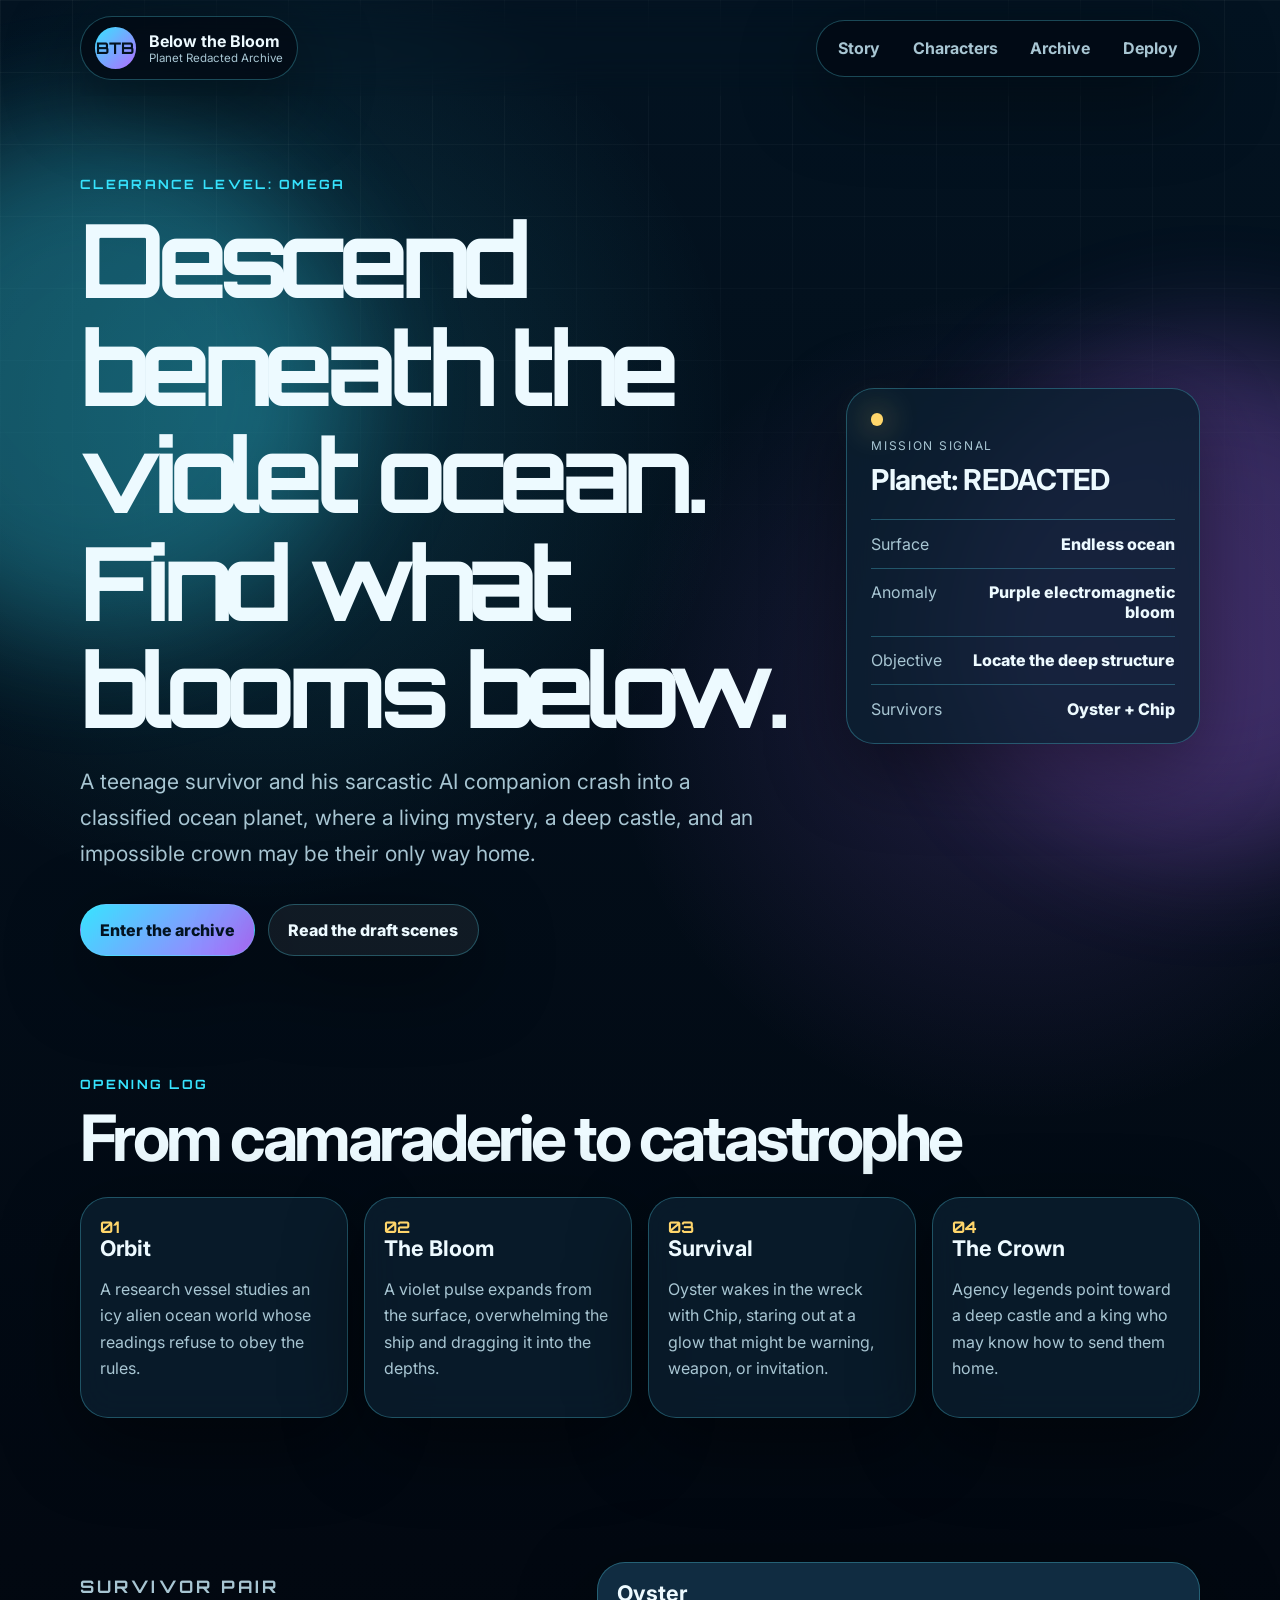
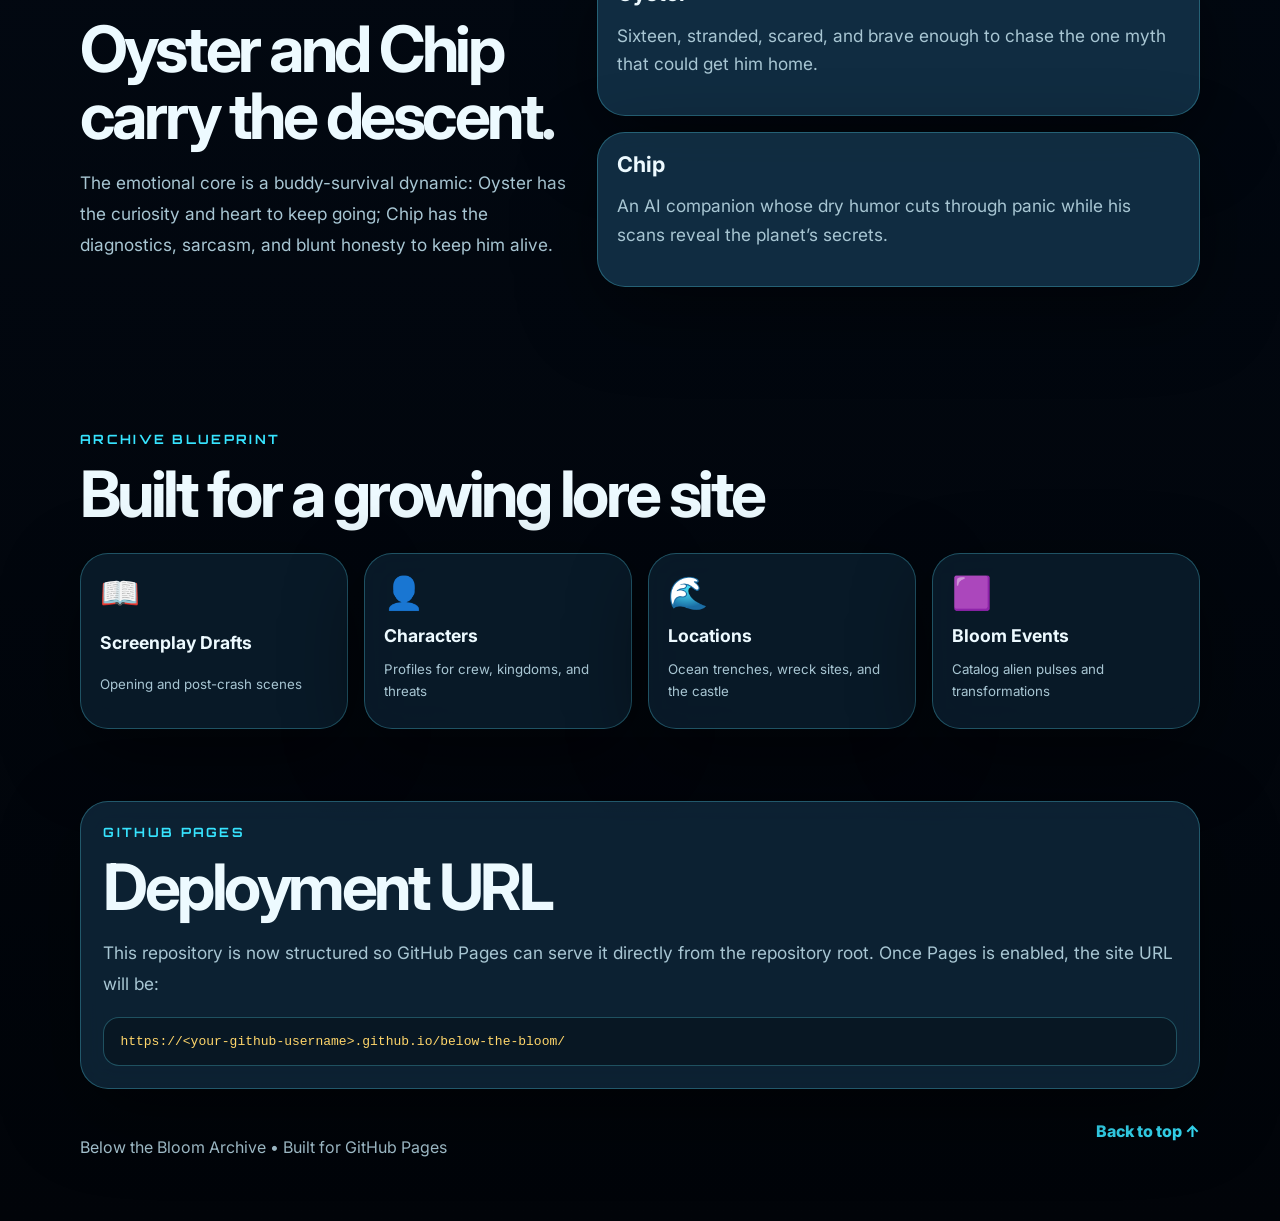
==== index.html @ 6ec33639 "Organize project for GitHub Pages" ====
<!DOCTYPE html>
<html lang="en">
<head>
  <meta charset="utf-8">
  <meta name="viewport" content="width=device-width, initial-scale=1">
  <title>Below the Bloom | Planet Redacted Archive</title>
  <meta name="description" content="Below the Bloom is a cinematic sci-fi archive about Oyster, Chip, and the mysteries beneath a violet alien ocean.">
  <link rel="preconnect" href="https://fonts.googleapis.com">
  <link rel="preconnect" href="https://fonts.gstatic.com" crossorigin>
  <link href="https://fonts.googleapis.com/css2?family=Orbitron:wght@500;700&family=Inter:wght@400;500;700;800&display=swap" rel="stylesheet">
  <link rel="stylesheet" href="assets/css/styles.css">
</head>
<body>
  <div class="ambient ambient-one"></div>
  <div class="ambient ambient-two"></div>

  <header class="site-header" id="top">
    <a class="brand" href="#top" aria-label="Below the Bloom home">
      <span class="brand-mark">BTB</span>
      <span>
        <strong>Below the Bloom</strong>
        <small>Planet Redacted Archive</small>
      </span>
    </a>
    <nav class="site-nav" aria-label="Primary navigation">
      <a href="#story">Story</a>
      <a href="#characters">Characters</a>
      <a href="#archive">Archive</a>
      <a href="#deployment">Deploy</a>
    </nav>
  </header>

  <main>
    <section class="hero">
      <div class="hero-copy">
        <p class="eyebrow">Clearance Level: Omega</p>
        <h1>Descend beneath the violet ocean. Find what blooms below.</h1>
        <p class="lede">A teenage survivor and his sarcastic AI companion crash into a classified ocean planet, where a living mystery, a deep castle, and an impossible crown may be their only way home.</p>
        <div class="hero-actions">
          <a class="button primary" href="#story">Enter the archive</a>
          <a class="button secondary" href="content/opening-scenes.md">Read the draft scenes</a>
        </div>
      </div>
      <aside class="mission-card" aria-label="Mission overview">
        <div class="status-light"></div>
        <p class="card-label">Mission Signal</p>
        <h2>Planet: REDACTED</h2>
        <dl>
          <div><dt>Surface</dt><dd>Endless ocean</dd></div>
          <div><dt>Anomaly</dt><dd>Purple electromagnetic bloom</dd></div>
          <div><dt>Objective</dt><dd>Locate the deep structure</dd></div>
          <div><dt>Survivors</dt><dd>Oyster + Chip</dd></div>
        </dl>
      </aside>
    </section>

    <section class="section" id="story">
      <p class="eyebrow">Opening Log</p>
      <h2>From camaraderie to catastrophe</h2>
      <div class="story-grid">
        <article class="panel">
          <span class="number">01</span>
          <h3>Orbit</h3>
          <p>A research vessel studies an icy alien ocean world whose readings refuse to obey the rules.</p>
        </article>
        <article class="panel">
          <span class="number">02</span>
          <h3>The Bloom</h3>
          <p>A violet pulse expands from the surface, overwhelming the ship and dragging it into the depths.</p>
        </article>
        <article class="panel">
          <span class="number">03</span>
          <h3>Survival</h3>
          <p>Oyster wakes in the wreck with Chip, staring out at a glow that might be warning, weapon, or invitation.</p>
        </article>
        <article class="panel">
          <span class="number">04</span>
          <h3>The Crown</h3>
          <p>Agency legends point toward a deep castle and a king who may know how to send them home.</p>
        </article>
      </div>
    </section>

    <section class="section split" id="characters">
      <div>
        <p class="eyebrow">Survivor Pair</p>
        <h2>Oyster and Chip carry the descent.</h2>
        <p>The emotional core is a buddy-survival dynamic: Oyster has the curiosity and heart to keep going; Chip has the diagnostics, sarcasm, and blunt honesty to keep him alive.</p>
      </div>
      <div class="character-list">
        <article class="character-card">
          <h3>Oyster</h3>
          <p>Sixteen, stranded, scared, and brave enough to chase the one myth that could get him home.</p>
        </article>
        <article class="character-card">
          <h3>Chip</h3>
          <p>An AI companion whose dry humor cuts through panic while his scans reveal the planet’s secrets.</p>
        </article>
      </div>
    </section>

    <section class="section" id="archive">
      <p class="eyebrow">Archive Blueprint</p>
      <h2>Built for a growing lore site</h2>
      <div class="archive-grid">
        <a class="archive-tile" href="content/opening-scenes.md"><span>📖</span><strong>Screenplay Drafts</strong><small>Opening and post-crash scenes</small></a>
        <div class="archive-tile"><span>👤</span><strong>Characters</strong><small>Profiles for crew, kingdoms, and threats</small></div>
        <div class="archive-tile"><span>🌊</span><strong>Locations</strong><small>Ocean trenches, wreck sites, and the castle</small></div>
        <div class="archive-tile"><span>🟪</span><strong>Bloom Events</strong><small>Catalog alien pulses and transformations</small></div>
      </div>
    </section>

    <section class="section deploy" id="deployment">
      <p class="eyebrow">GitHub Pages</p>
      <h2>Deployment URL</h2>
      <p>This repository is now structured so GitHub Pages can serve it directly from the repository root. Once Pages is enabled, the site URL will be:</p>
      <code>https://&lt;your-github-username&gt;.github.io/below-the-bloom/</code>
    </section>
  </main>

  <footer class="site-footer">
    <p>Below the Bloom Archive • Built for GitHub Pages</p>
    <a href="#top">Back to top ↑</a>
  </footer>
</body>
</html>
---- assets/css/styles.css ----
:root {
  color-scheme: dark;
  --bg: #020811;
  --bg-soft: #071827;
  --panel: rgba(11, 31, 48, 0.78);
  --panel-strong: rgba(18, 48, 70, 0.92);
  --text: #edfaff;
  --muted: #a8c6d3;
  --cyan: #37e4ff;
  --violet: #b26cff;
  --gold: #ffd66b;
  --border: rgba(91, 232, 255, 0.28);
  --shadow: 0 24px 80px rgba(0, 0, 0, 0.45);
}

* { box-sizing: border-box; }

html { scroll-behavior: smooth; }

body {
  min-height: 100vh;
  margin: 0;
  overflow-x: hidden;
  background:
    radial-gradient(circle at 20% 15%, rgba(55, 228, 255, 0.16), transparent 30rem),
    radial-gradient(circle at 80% 25%, rgba(178, 108, 255, 0.18), transparent 26rem),
    linear-gradient(180deg, #031321 0%, var(--bg) 55%, #010409 100%);
  color: var(--text);
  font-family: Inter, system-ui, -apple-system, BlinkMacSystemFont, "Segoe UI", sans-serif;
}

body::before {
  position: fixed;
  inset: 0;
  z-index: -3;
  pointer-events: none;
  content: "";
  background-image:
    linear-gradient(rgba(255, 255, 255, 0.04) 1px, transparent 1px),
    linear-gradient(90deg, rgba(255, 255, 255, 0.04) 1px, transparent 1px);
  background-size: 72px 72px;
  mask-image: linear-gradient(to bottom, black, transparent 75%);
}

.ambient {
  position: fixed;
  z-index: -2;
  width: 32rem;
  height: 32rem;
  border-radius: 999px;
  filter: blur(60px);
  opacity: 0.28;
  animation: float 14s ease-in-out infinite alternate;
}

.ambient-one { top: 8rem; left: -10rem; background: var(--cyan); }
.ambient-two { right: -12rem; bottom: 3rem; background: var(--violet); animation-delay: -4s; }

@keyframes float {
  from { transform: translate3d(0, 0, 0) scale(1); }
  to { transform: translate3d(2rem, -3rem, 0) scale(1.12); }
}

a { color: inherit; }

.site-header,
.site-footer,
main {
  width: min(1120px, calc(100% - 32px));
  margin-inline: auto;
}

.site-header {
  position: sticky;
  top: 0;
  z-index: 10;
  display: flex;
  align-items: center;
  justify-content: space-between;
  gap: 1rem;
  padding: 1rem 0;
  backdrop-filter: blur(20px);
}

.brand,
.site-nav,
.button,
.mission-card,
.panel,
.character-card,
.archive-tile,
.deploy {
  border: 1px solid var(--border);
  box-shadow: var(--shadow);
}

.brand {
  display: inline-flex;
  align-items: center;
  gap: 0.8rem;
  padding: 0.65rem 0.85rem;
  border-radius: 999px;
  background: rgba(2, 8, 17, 0.72);
  text-decoration: none;
}

.brand-mark {
  display: grid;
  width: 2.6rem;
  height: 2.6rem;
  place-items: center;
  border-radius: 50%;
  background: linear-gradient(135deg, var(--cyan), var(--violet));
  color: #031321;
  font-family: Orbitron, sans-serif;
  font-weight: 700;
}

.brand strong,
.brand small { display: block; }
.brand small { color: var(--muted); font-size: 0.72rem; }

.site-nav {
  display: flex;
  gap: 0.35rem;
  padding: 0.45rem;
  border-radius: 999px;
  background: rgba(2, 8, 17, 0.72);
}

.site-nav a {
  padding: 0.65rem 0.85rem;
  border-radius: 999px;
  color: var(--muted);
  font-weight: 700;
  text-decoration: none;
}

.site-nav a:hover { background: rgba(55, 228, 255, 0.12); color: var(--text); }

.hero {
  display: grid;
  grid-template-columns: minmax(0, 1.35fr) minmax(280px, 0.65fr);
  gap: 2rem;
  align-items: center;
  min-height: 76vh;
  padding: 5rem 0 3rem;
}

.eyebrow {
  margin: 0 0 0.8rem;
  color: var(--cyan);
  font-family: Orbitron, sans-serif;
  font-size: 0.8rem;
  font-weight: 700;
  letter-spacing: 0.18em;
  text-transform: uppercase;
}

h1,
h2,
h3 { margin: 0; line-height: 1.05; }

h1 {
  max-width: 820px;
  font-family: Orbitron, sans-serif;
  font-size: clamp(3rem, 8vw, 6.8rem);
  letter-spacing: -0.08em;
}

h2 { font-size: clamp(2rem, 5vw, 4rem); letter-spacing: -0.055em; }
h3 { font-size: 1.35rem; }

.lede {
  max-width: 680px;
  color: var(--muted);
  font-size: clamp(1.08rem, 2vw, 1.32rem);
  line-height: 1.7;
}

.hero-actions { display: flex; flex-wrap: wrap; gap: 0.8rem; margin-top: 2rem; }

.button {
  display: inline-flex;
  align-items: center;
  justify-content: center;
  min-height: 3.25rem;
  padding: 0 1.2rem;
  border-radius: 999px;
  font-weight: 800;
  text-decoration: none;
}

.button.primary { background: linear-gradient(135deg, var(--cyan), var(--violet)); color: #031321; }
.button.secondary { background: rgba(255, 255, 255, 0.06); color: var(--text); }

.mission-card,
.panel,
.character-card,
.archive-tile,
.deploy {
  border-radius: 28px;
  background: var(--panel);
  backdrop-filter: blur(18px);
}

.mission-card { position: relative; padding: 1.5rem; }
.status-light {
  width: 0.8rem;
  height: 0.8rem;
  border-radius: 50%;
  background: var(--gold);
  box-shadow: 0 0 32px var(--gold);
}
.card-label { color: var(--muted); text-transform: uppercase; letter-spacing: 0.14em; font-size: 0.75rem; }
.mission-card h2 { font-size: 1.8rem; letter-spacing: -0.03em; }
dl { display: grid; gap: 0.85rem; margin: 1.5rem 0 0; }
dl div { display: flex; justify-content: space-between; gap: 1rem; padding-top: 0.85rem; border-top: 1px solid var(--border); }
dt { color: var(--muted); }
dd { margin: 0; font-weight: 800; text-align: right; }

.section { padding: 4.5rem 0; }
.section > p:not(.eyebrow), .split p { color: var(--muted); font-size: 1.08rem; line-height: 1.8; }

.story-grid,
.archive-grid {
  display: grid;
  grid-template-columns: repeat(4, minmax(0, 1fr));
  gap: 1rem;
  margin-top: 1.6rem;
}

.panel,
.character-card,
.archive-tile { padding: 1.2rem; }
.number { color: var(--gold); font-family: Orbitron, sans-serif; font-weight: 700; }
.panel p,
.character-card p,
.archive-tile small { color: var(--muted); line-height: 1.65; }

.split {
  display: grid;
  grid-template-columns: minmax(0, 0.9fr) minmax(0, 1.1fr);
  gap: 1.5rem;
  align-items: center;
}

.character-list { display: grid; gap: 1rem; }
.character-card { background: var(--panel-strong); }

.archive-tile {
  display: grid;
  gap: 0.5rem;
  min-height: 11rem;
  text-decoration: none;
}
.archive-tile span { font-size: 2rem; }
.archive-tile strong { font-size: 1.1rem; }

.deploy { padding: 1.4rem; background: rgba(18, 48, 70, 0.68); }
code {
  display: block;
  overflow-x: auto;
  padding: 1rem;
  border: 1px solid var(--border);
  border-radius: 16px;
  background: rgba(0, 0, 0, 0.28);
  color: var(--gold);
}

.site-footer {
  display: flex;
  justify-content: space-between;
  gap: 1rem;
  padding: 2rem 0 3rem;
  color: var(--muted);
}
.site-footer a { color: var(--cyan); font-weight: 800; text-decoration: none; }

@media (max-width: 860px) {
  .site-header { position: static; align-items: flex-start; flex-direction: column; }
  .site-nav { width: 100%; overflow-x: auto; border-radius: 22px; }
  .hero, .split { grid-template-columns: 1fr; min-height: auto; padding-top: 3rem; }
  .story-grid, .archive-grid { grid-template-columns: repeat(2, minmax(0, 1fr)); }
}

@media (max-width: 560px) {
  .story-grid, .archive-grid { grid-template-columns: 1fr; }
  .site-footer { flex-direction: column; }
}
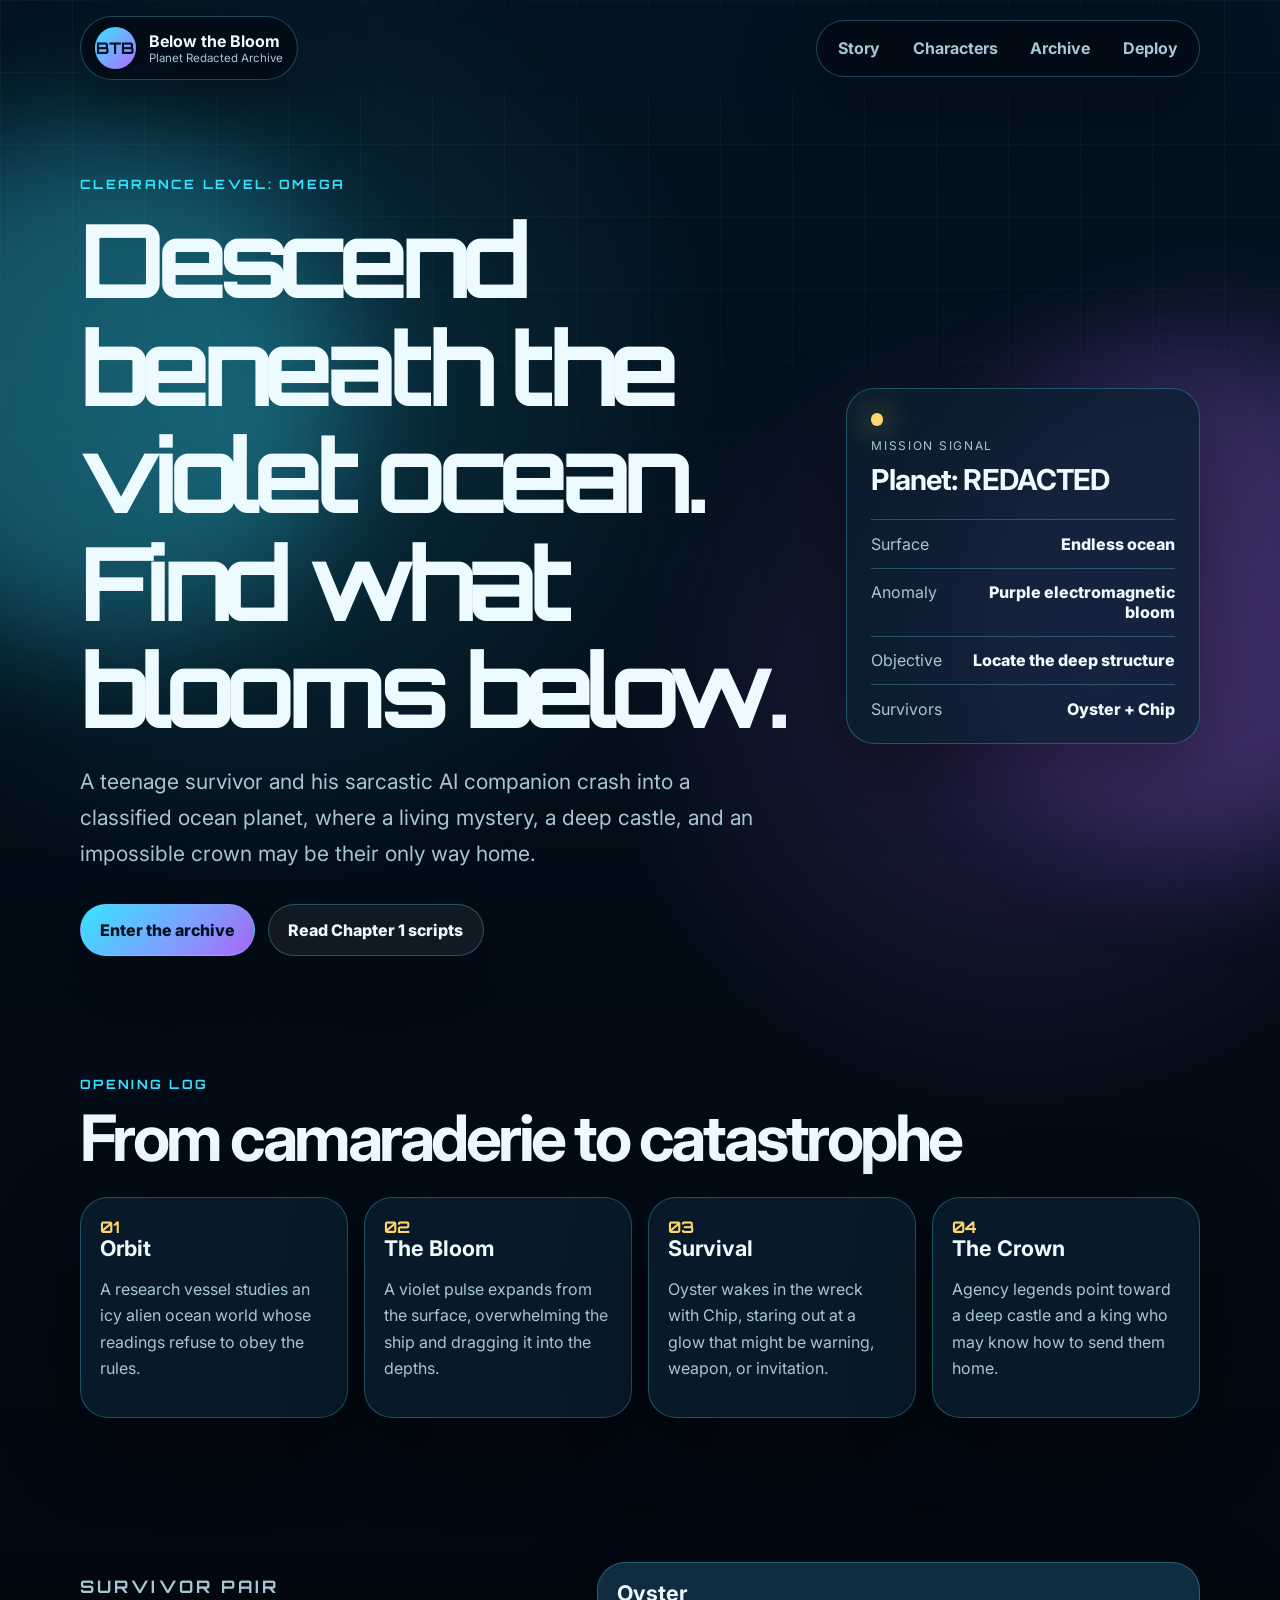
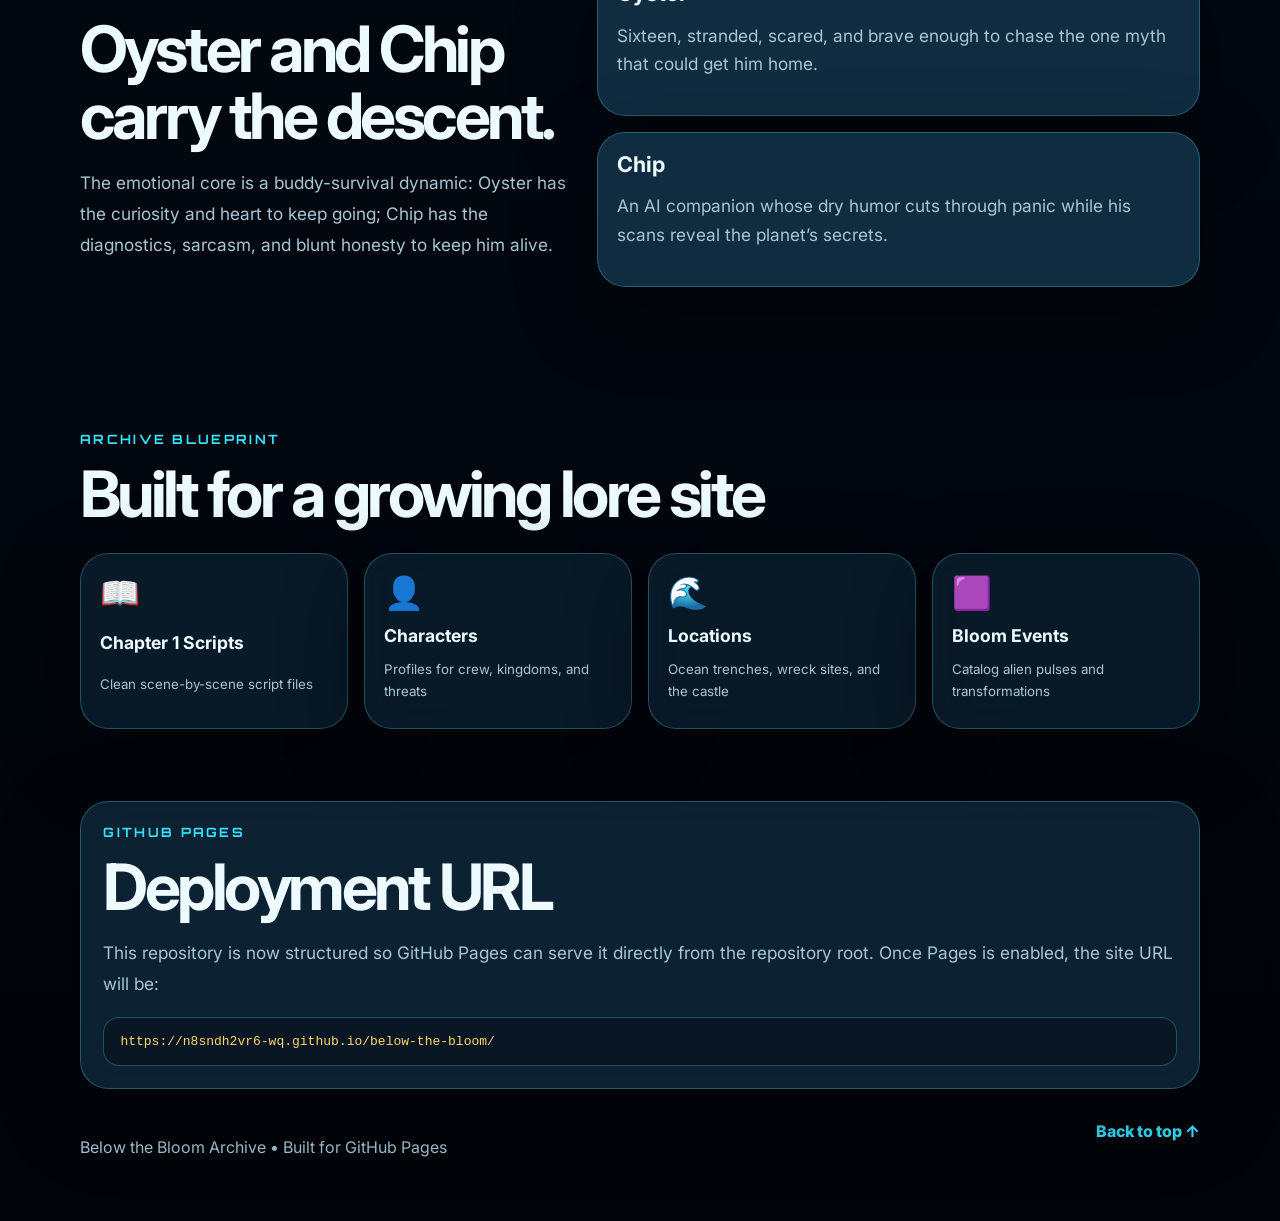
==== commit bb5ac955: "Split chapter one into scene scripts" ====
--- a/index.html
+++ b/index.html
@@ -38,7 +38,7 @@
         <p class="lede">A teenage survivor and his sarcastic AI companion crash into a classified ocean planet, where a living mystery, a deep castle, and an impossible crown may be their only way home.</p>
         <div class="hero-actions">
           <a class="button primary" href="#story">Enter the archive</a>
-          <a class="button secondary" href="content/opening-scenes.md">Read the draft scenes</a>
+          <a class="button secondary" href="scripts/chapter-1/README.md">Read Chapter 1 scripts</a>
         </div>
       </div>
       <aside class="mission-card" aria-label="Mission overview">
@@ -103,7 +103,7 @@
       <p class="eyebrow">Archive Blueprint</p>
       <h2>Built for a growing lore site</h2>
       <div class="archive-grid">
-        <a class="archive-tile" href="content/opening-scenes.md"><span>📖</span><strong>Screenplay Drafts</strong><small>Opening and post-crash scenes</small></a>
+        <a class="archive-tile" href="scripts/chapter-1/README.md"><span>📖</span><strong>Chapter 1 Scripts</strong><small>Clean scene-by-scene script files</small></a>
         <div class="archive-tile"><span>👤</span><strong>Characters</strong><small>Profiles for crew, kingdoms, and threats</small></div>
         <div class="archive-tile"><span>🌊</span><strong>Locations</strong><small>Ocean trenches, wreck sites, and the castle</small></div>
         <div class="archive-tile"><span>🟪</span><strong>Bloom Events</strong><small>Catalog alien pulses and transformations</small></div>
@@ -114,7 +114,7 @@
       <p class="eyebrow">GitHub Pages</p>
       <h2>Deployment URL</h2>
       <p>This repository is now structured so GitHub Pages can serve it directly from the repository root. Once Pages is enabled, the site URL will be:</p>
-      <code>https://&lt;your-github-username&gt;.github.io/below-the-bloom/</code>
+      <code>https://n8sndh2vr6-wq.github.io/below-the-bloom/</code>
     </section>
   </main>
 
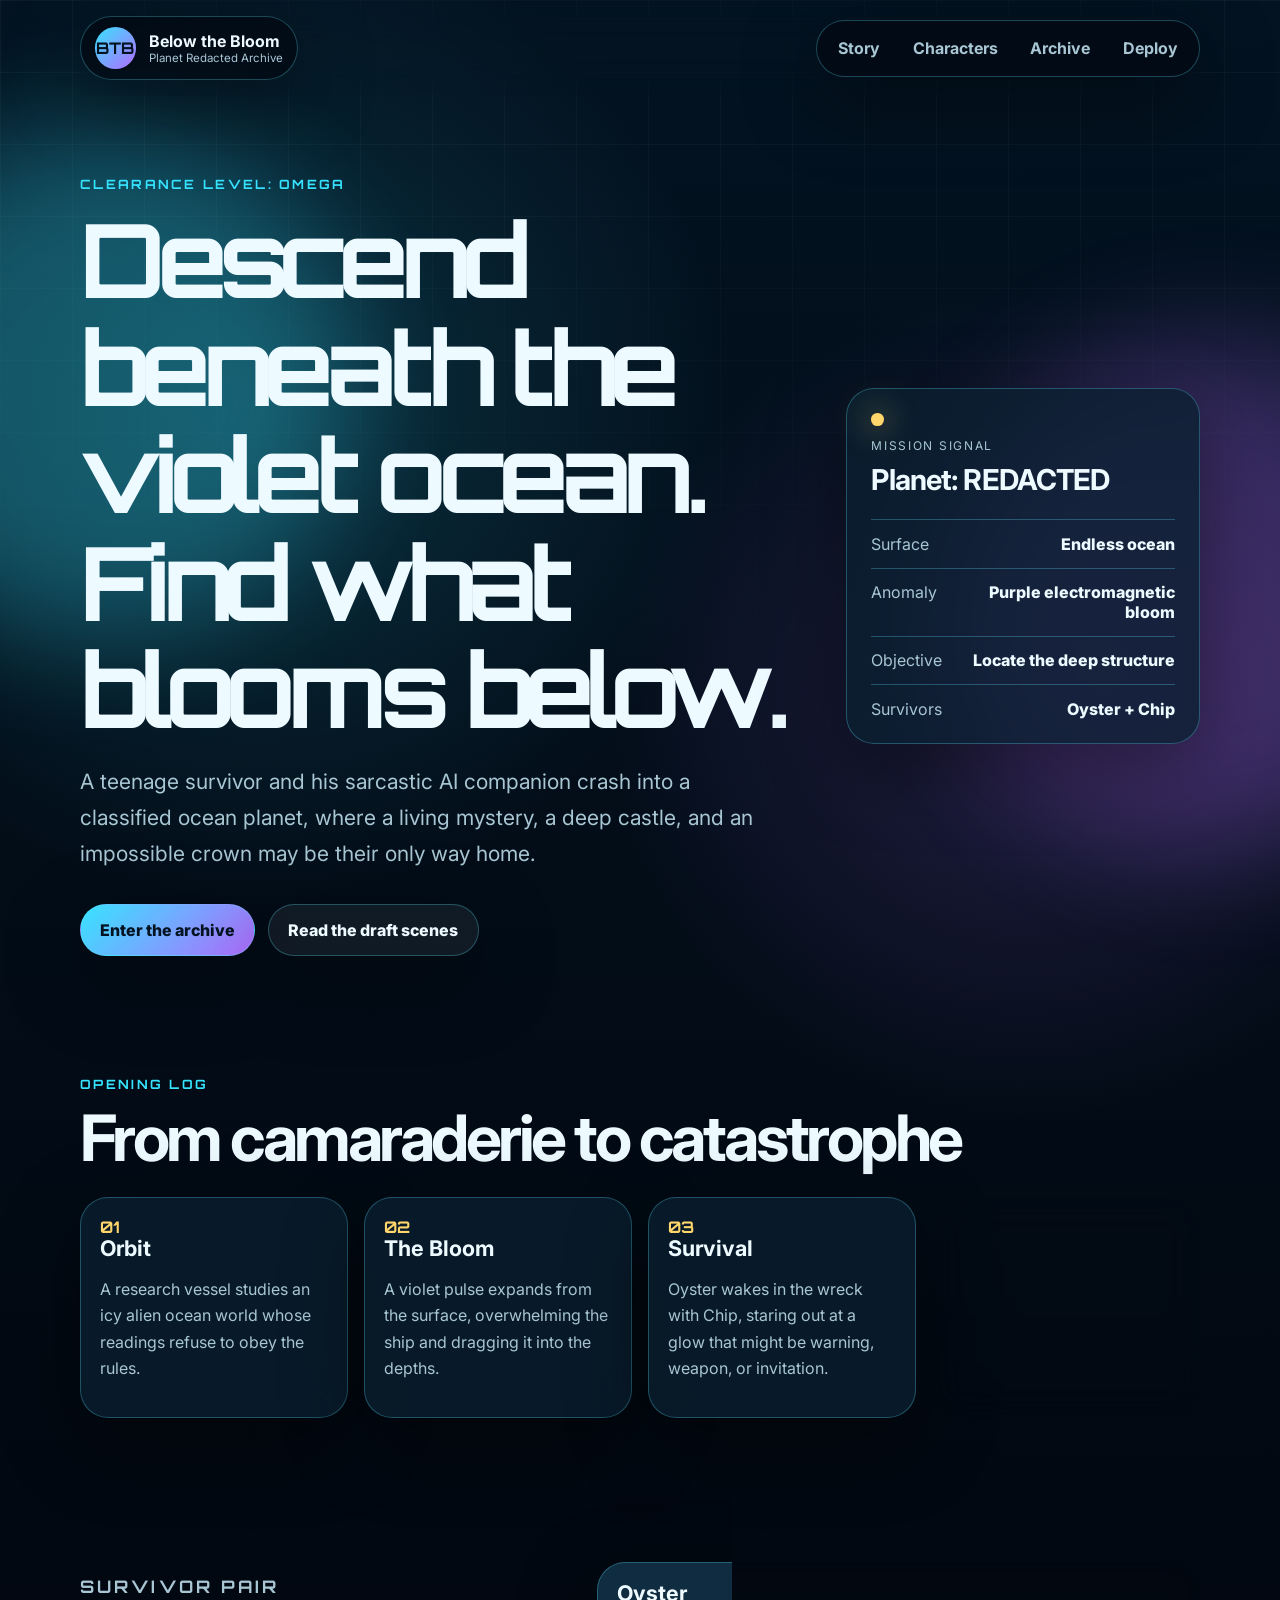
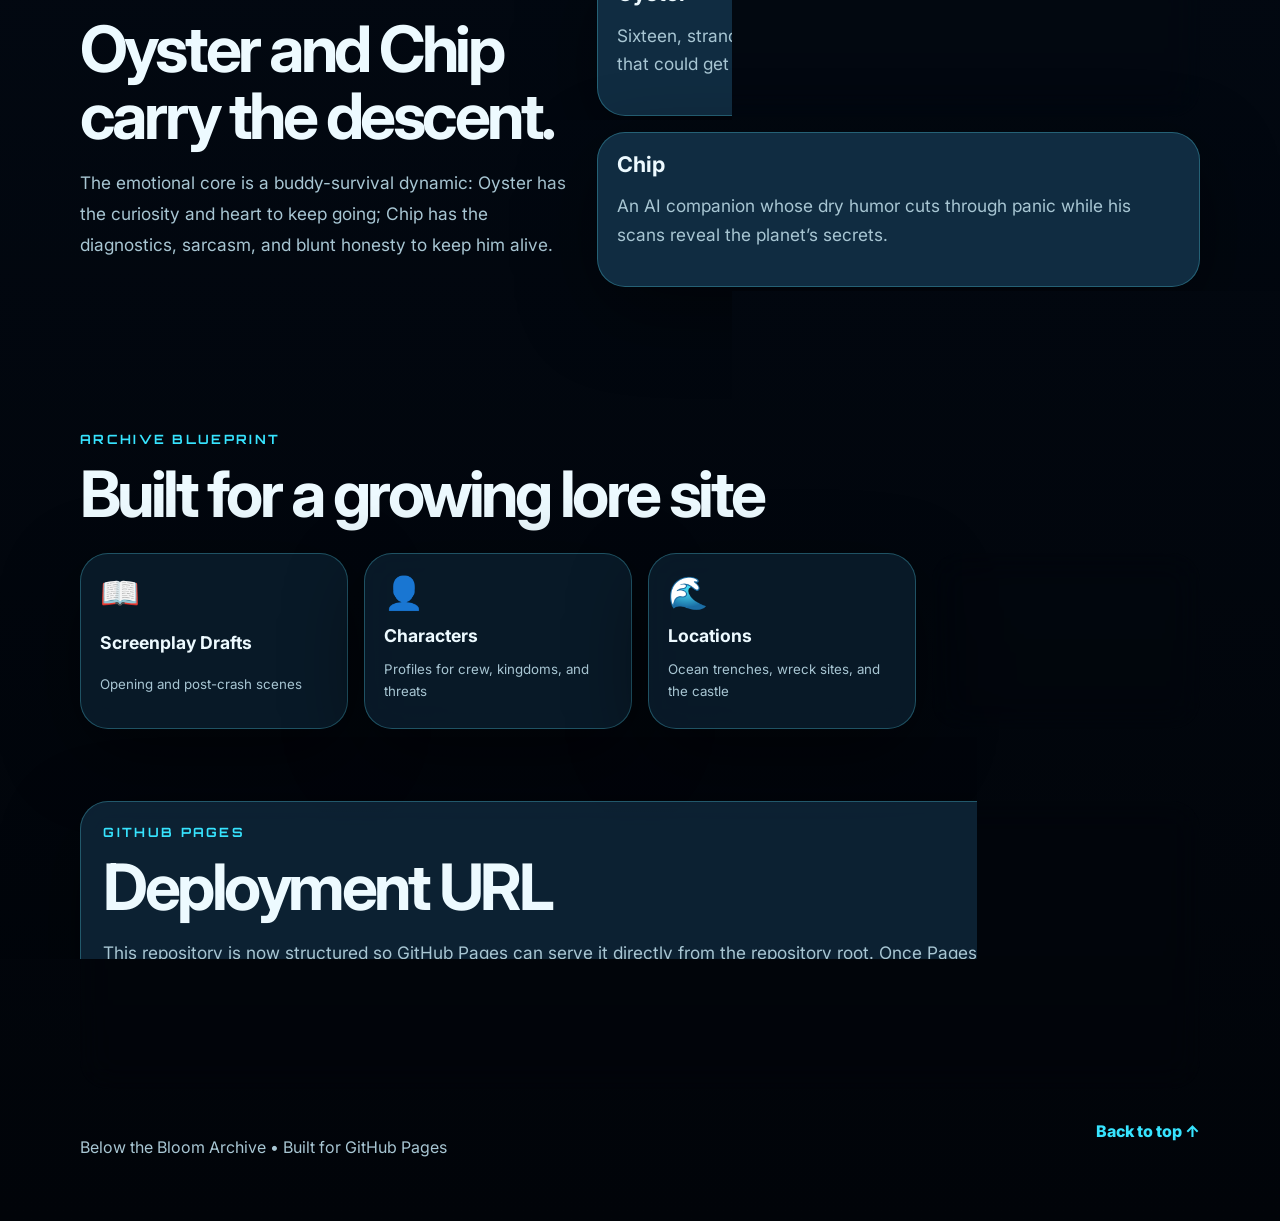
==== commit 145b118b: "Merge branch 'main' into codex/review-below-the-bloom-repository-ixa7ql" ====
--- a/index.html
+++ b/index.html
@@ -38,7 +38,7 @@
         <p class="lede">A teenage survivor and his sarcastic AI companion crash into a classified ocean planet, where a living mystery, a deep castle, and an impossible crown may be their only way home.</p>
         <div class="hero-actions">
           <a class="button primary" href="#story">Enter the archive</a>
-          <a class="button secondary" href="scripts/chapter-1/README.md">Read Chapter 1 scripts</a>
+          <a class="button secondary" href="content/opening-scenes.md">Read the draft scenes</a>
         </div>
       </div>
       <aside class="mission-card" aria-label="Mission overview">
@@ -103,7 +103,7 @@
       <p class="eyebrow">Archive Blueprint</p>
       <h2>Built for a growing lore site</h2>
       <div class="archive-grid">
-        <a class="archive-tile" href="scripts/chapter-1/README.md"><span>📖</span><strong>Chapter 1 Scripts</strong><small>Clean scene-by-scene script files</small></a>
+        <a class="archive-tile" href="content/opening-scenes.md"><span>📖</span><strong>Screenplay Drafts</strong><small>Opening and post-crash scenes</small></a>
         <div class="archive-tile"><span>👤</span><strong>Characters</strong><small>Profiles for crew, kingdoms, and threats</small></div>
         <div class="archive-tile"><span>🌊</span><strong>Locations</strong><small>Ocean trenches, wreck sites, and the castle</small></div>
         <div class="archive-tile"><span>🟪</span><strong>Bloom Events</strong><small>Catalog alien pulses and transformations</small></div>
@@ -114,7 +114,7 @@
       <p class="eyebrow">GitHub Pages</p>
       <h2>Deployment URL</h2>
       <p>This repository is now structured so GitHub Pages can serve it directly from the repository root. Once Pages is enabled, the site URL will be:</p>
-      <code>https://n8sndh2vr6-wq.github.io/below-the-bloom/</code>
+      <code>https://&lt;your-github-username&gt;.github.io/below-the-bloom/</code>
     </section>
   </main>
 
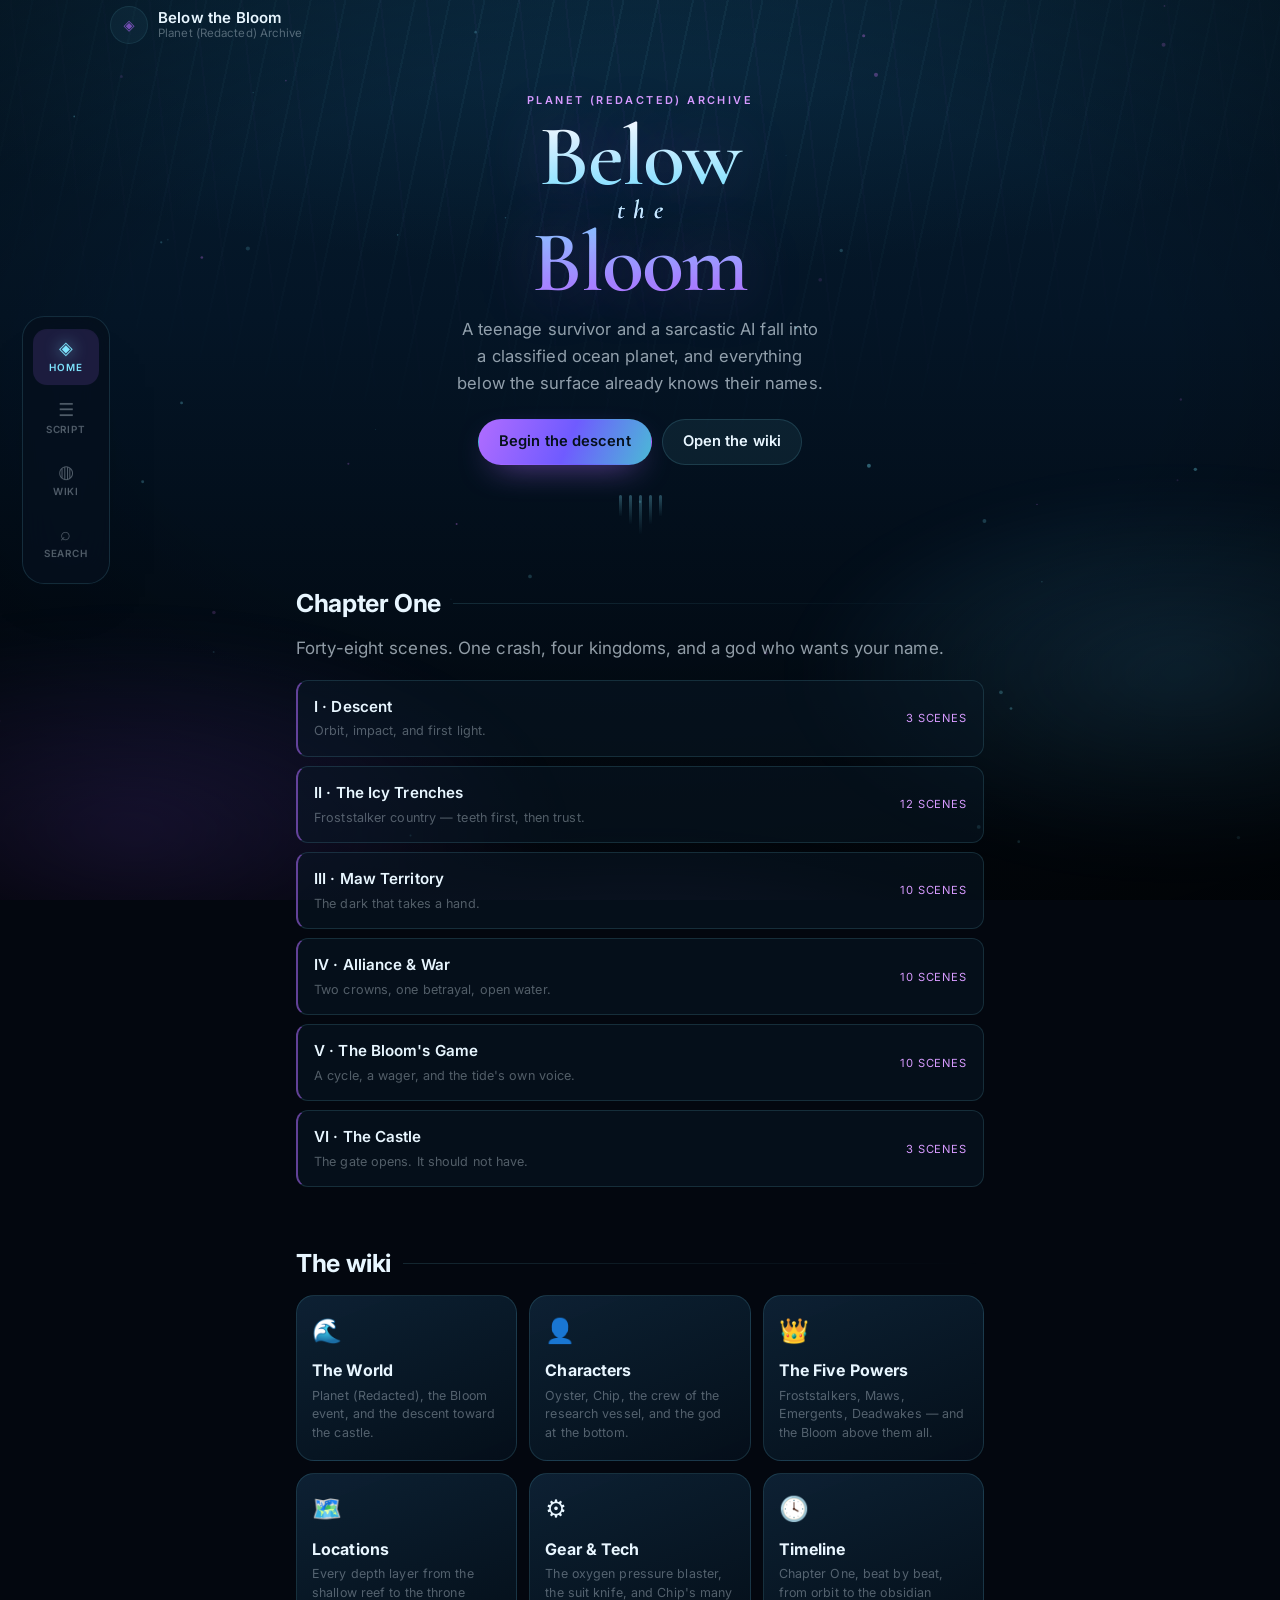
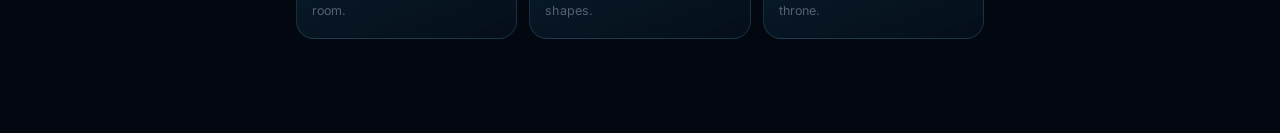
==== commit 21bf707e: "Turn the site into a wiki that renders from the source files The site is now a single archive shell " ====
--- a/index.html
+++ b/index.html
@@ -2,125 +2,56 @@
 <html lang="en">
 <head>
   <meta charset="utf-8">
-  <meta name="viewport" content="width=device-width, initial-scale=1">
-  <title>Below the Bloom | Planet Redacted Archive</title>
-  <meta name="description" content="Below the Bloom is a cinematic sci-fi archive about Oyster, Chip, and the mysteries beneath a violet alien ocean.">
+  <meta name="viewport" content="width=device-width, initial-scale=1, viewport-fit=cover">
+  <meta name="theme-color" content="#03070f">
+  <meta name="color-scheme" content="dark">
+  <meta name="apple-mobile-web-app-capable" content="yes">
+  <meta name="apple-mobile-web-app-status-bar-style" content="black-translucent">
+  <title>Below the Bloom · Planet (Redacted) Archive</title>
+  <meta name="description" content="The wiki and script archive for Below the Bloom — Oyster, Chip, four kingdoms and the thing beneath them all.">
+
+  <link rel="icon" href="data:image/svg+xml,%3Csvg xmlns='http://www.w3.org/2000/svg' viewBox='0 0 64 64'%3E%3Cdefs%3E%3CradialGradient id='g'%3E%3Cstop offset='0' stop-color='%23e3b8ff'/%3E%3Cstop offset='.55' stop-color='%23b06cff'/%3E%3Cstop offset='1' stop-color='%23071f31'/%3E%3C/radialGradient%3E%3C/defs%3E%3Crect width='64' height='64' rx='14' fill='%2303070f'/%3E%3Ccircle cx='32' cy='36' r='19' fill='url(%23g)'/%3E%3Cpath d='M14 20q9 7 18 0t18 0' stroke='%237fe6ff' stroke-width='3' fill='none' stroke-linecap='round' opacity='.75'/%3E%3C/svg%3E">
+
   <link rel="preconnect" href="https://fonts.googleapis.com">
   <link rel="preconnect" href="https://fonts.gstatic.com" crossorigin>
-  <link href="https://fonts.googleapis.com/css2?family=Orbitron:wght@500;700&family=Inter:wght@400;500;700;800&display=swap" rel="stylesheet">
+  <link href="https://fonts.googleapis.com/css2?family=Cormorant+Garamond:ital,wght@0,400;0,600;1,400&family=Inter:wght@400;500;600;800&family=Courier+Prime:ital,wght@0,400;0,700;1,400&display=swap" rel="stylesheet">
   <link rel="stylesheet" href="assets/css/styles.css">
 </head>
 <body>
-  <div class="ambient ambient-one"></div>
-  <div class="ambient ambient-two"></div>
+  <div class="ocean" aria-hidden="true">
+    <div class="layer abyss"></div>
+    <div class="layer bloom"></div>
+    <div class="layer caustics"></div>
+    <canvas id="motes"></canvas>
+    <div class="layer vignette"></div>
+  </div>
 
-  <header class="site-header" id="top">
-    <a class="brand" href="#top" aria-label="Below the Bloom home">
-      <span class="brand-mark">BTB</span>
-      <span>
-        <strong>Below the Bloom</strong>
-        <small>Planet Redacted Archive</small>
-      </span>
+  <div id="progress" class="progress" aria-hidden="true"></div>
+
+  <header id="topbar" class="topbar"></header>
+
+  <main id="view" class="view" tabindex="-1"></main>
+
+  <nav class="tabbar" aria-label="Sections">
+    <a class="tab" data-tab="home" href="#/">
+      <span class="tab-glyph">◈</span><span class="tab-label">Home</span>
     </a>
-    <nav class="site-nav" aria-label="Primary navigation">
-      <a href="#story">Story</a>
-      <a href="#characters">Characters</a>
-      <a href="#archive">Archive</a>
-      <a href="#deployment">Deploy</a>
-    </nav>
-  </header>
+    <a class="tab" data-tab="script" href="#/script">
+      <span class="tab-glyph">☰</span><span class="tab-label">Script</span>
+    </a>
+    <a class="tab" data-tab="wiki" href="#/wiki">
+      <span class="tab-glyph">◍</span><span class="tab-label">Wiki</span>
+    </a>
+    <a class="tab" data-tab="search" href="#/search">
+      <span class="tab-glyph">⌕</span><span class="tab-label">Search</span>
+    </a>
+  </nav>
 
-  <main>
-    <section class="hero">
-      <div class="hero-copy">
-        <p class="eyebrow">Clearance Level: Omega</p>
-        <h1>Descend beneath the violet ocean. Find what blooms below.</h1>
-        <p class="lede">A teenage survivor and his sarcastic AI companion crash into a classified ocean planet, where a living mystery, a deep castle, and an impossible crown may be their only way home.</p>
-        <div class="hero-actions">
-          <a class="button primary" href="#story">Enter the archive</a>
-          <a class="button secondary" href="content/opening-scenes.md">Read the draft scenes</a>
-        </div>
-      </div>
-      <aside class="mission-card" aria-label="Mission overview">
-        <div class="status-light"></div>
-        <p class="card-label">Mission Signal</p>
-        <h2>Planet: REDACTED</h2>
-        <dl>
-          <div><dt>Surface</dt><dd>Endless ocean</dd></div>
-          <div><dt>Anomaly</dt><dd>Purple electromagnetic bloom</dd></div>
-          <div><dt>Objective</dt><dd>Locate the deep structure</dd></div>
-          <div><dt>Survivors</dt><dd>Oyster + Chip</dd></div>
-        </dl>
-      </aside>
-    </section>
+  <noscript>
+    <p class="noscript">This archive renders its scripts and wiki pages from the Markdown
+    sources in the repository, so it needs JavaScript switched on.</p>
+  </noscript>
 
-    <section class="section" id="story">
-      <p class="eyebrow">Opening Log</p>
-      <h2>From camaraderie to catastrophe</h2>
-      <div class="story-grid">
-        <article class="panel">
-          <span class="number">01</span>
-          <h3>Orbit</h3>
-          <p>A research vessel studies an icy alien ocean world whose readings refuse to obey the rules.</p>
-        </article>
-        <article class="panel">
-          <span class="number">02</span>
-          <h3>The Bloom</h3>
-          <p>A violet pulse expands from the surface, overwhelming the ship and dragging it into the depths.</p>
-        </article>
-        <article class="panel">
-          <span class="number">03</span>
-          <h3>Survival</h3>
-          <p>Oyster wakes in the wreck with Chip, staring out at a glow that might be warning, weapon, or invitation.</p>
-        </article>
-        <article class="panel">
-          <span class="number">04</span>
-          <h3>The Crown</h3>
-          <p>Agency legends point toward a deep castle and a king who may know how to send them home.</p>
-        </article>
-      </div>
-    </section>
-
-    <section class="section split" id="characters">
-      <div>
-        <p class="eyebrow">Survivor Pair</p>
-        <h2>Oyster and Chip carry the descent.</h2>
-        <p>The emotional core is a buddy-survival dynamic: Oyster has the curiosity and heart to keep going; Chip has the diagnostics, sarcasm, and blunt honesty to keep him alive.</p>
-      </div>
-      <div class="character-list">
-        <article class="character-card">
-          <h3>Oyster</h3>
-          <p>Sixteen, stranded, scared, and brave enough to chase the one myth that could get him home.</p>
-        </article>
-        <article class="character-card">
-          <h3>Chip</h3>
-          <p>An AI companion whose dry humor cuts through panic while his scans reveal the planet’s secrets.</p>
-        </article>
-      </div>
-    </section>
-
-    <section class="section" id="archive">
-      <p class="eyebrow">Archive Blueprint</p>
-      <h2>Built for a growing lore site</h2>
-      <div class="archive-grid">
-        <a class="archive-tile" href="content/opening-scenes.md"><span>📖</span><strong>Screenplay Drafts</strong><small>Opening and post-crash scenes</small></a>
-        <div class="archive-tile"><span>👤</span><strong>Characters</strong><small>Profiles for crew, kingdoms, and threats</small></div>
-        <div class="archive-tile"><span>🌊</span><strong>Locations</strong><small>Ocean trenches, wreck sites, and the castle</small></div>
-        <div class="archive-tile"><span>🟪</span><strong>Bloom Events</strong><small>Catalog alien pulses and transformations</small></div>
-      </div>
-    </section>
-
-    <section class="section deploy" id="deployment">
-      <p class="eyebrow">GitHub Pages</p>
-      <h2>Deployment URL</h2>
-      <p>This repository is now structured so GitHub Pages can serve it directly from the repository root. Once Pages is enabled, the site URL will be:</p>
-      <code>https://&lt;your-github-username&gt;.github.io/below-the-bloom/</code>
-    </section>
-  </main>
-
-  <footer class="site-footer">
-    <p>Below the Bloom Archive • Built for GitHub Pages</p>
-    <a href="#top">Back to top ↑</a>
-  </footer>
+  <script type="module" src="assets/js/app.js"></script>
 </body>
 </html>
--- a/assets/css/styles.css
+++ b/assets/css/styles.css
@@ -1,290 +1,959 @@
+/* =========================================================================
+   Below the Bloom — Planet (Redacted) Archive
+   Mobile-first. Designed for iPhone, scaled up from there.
+   ========================================================================= */
+
 :root {
-  color-scheme: dark;
-  --bg: #020811;
-  --bg-soft: #071827;
-  --panel: rgba(11, 31, 48, 0.78);
-  --panel-strong: rgba(18, 48, 70, 0.92);
-  --text: #edfaff;
-  --muted: #a8c6d3;
-  --cyan: #37e4ff;
-  --violet: #b26cff;
-  --gold: #ffd66b;
-  --border: rgba(91, 232, 255, 0.28);
-  --shadow: 0 24px 80px rgba(0, 0, 0, 0.45);
-}
-
-* { box-sizing: border-box; }
-
-html { scroll-behavior: smooth; }
+  --abyss:        #03070f;
+  --deep:         #061524;
+  --mid:          #0a2438;
+  --ice:          #7fe6ff;
+  --ice-dim:      #4bb9d6;
+  --violet:       #b06cff;
+  --violet-hot:   #d79bff;
+  --paper:        #e8f6ff;
+  --paper-dim:    rgba(232, 246, 255, 0.62);
+  --paper-faint:  rgba(232, 246, 255, 0.34);
+  --hairline:     rgba(127, 230, 255, 0.14);
+  --glass:        rgba(8, 24, 38, 0.62);
+  --glass-strong: rgba(5, 16, 28, 0.86);
+
+  --font-ui:     'Inter', -apple-system, BlinkMacSystemFont, 'Segoe UI', system-ui, sans-serif;
+  --font-serif:  'Cormorant Garamond', Georgia, 'Times New Roman', serif;
+  --font-script: 'Courier Prime', ui-monospace, 'SF Mono', Menlo, monospace;
+
+  --radius:   18px;
+  --radius-s: 12px;
+  --measure:  40rem;
+
+  --safe-top:    env(safe-area-inset-top, 0px);
+  --safe-bottom: env(safe-area-inset-bottom, 0px);
+  --bar-height:  60px;
+}
+
+*, *::before, *::after { box-sizing: border-box; }
+
+html {
+  -webkit-text-size-adjust: 100%;
+  scroll-behavior: smooth;
+}
 
 body {
-  min-height: 100vh;
   margin: 0;
+  min-height: 100svh;
+  background: var(--abyss);
+  color: var(--paper);
+  font-family: var(--font-ui);
+  font-size: 16px;
+  line-height: 1.62;
+  letter-spacing: 0.006em;
   overflow-x: hidden;
-  background:
-    radial-gradient(circle at 20% 15%, rgba(55, 228, 255, 0.16), transparent 30rem),
-    radial-gradient(circle at 80% 25%, rgba(178, 108, 255, 0.18), transparent 26rem),
-    linear-gradient(180deg, #031321 0%, var(--bg) 55%, #010409 100%);
-  color: var(--text);
-  font-family: Inter, system-ui, -apple-system, BlinkMacSystemFont, "Segoe UI", sans-serif;
-}
-
-body::before {
+  -webkit-font-smoothing: antialiased;
+  text-rendering: optimizeLegibility;
+  overscroll-behavior-y: none;
+}
+
+::selection { background: rgba(176, 108, 255, 0.42); color: #fff; }
+
+a { color: var(--ice); text-decoration: none; }
+img { max-width: 100%; height: auto; }
+
+/* ------------------------------------------------------------ the ocean */
+
+.ocean {
   position: fixed;
   inset: 0;
-  z-index: -3;
+  z-index: -1;
   pointer-events: none;
-  content: "";
+  overflow: hidden;
+}
+
+.ocean .layer { position: absolute; inset: -12%; }
+
+.abyss {
+  background:
+    radial-gradient(120% 80% at 50% -10%, #0d3550 0%, transparent 55%),
+    linear-gradient(180deg, #072033 0%, #041526 38%, #020a13 72%, #01060c 100%);
+}
+
+.bloom {
+  background:
+    radial-gradient(45% 32% at 50% 108%, rgba(176, 108, 255, 0.55), transparent 68%),
+    radial-gradient(38% 26% at 18% 84%, rgba(120, 76, 220, 0.28), transparent 70%),
+    radial-gradient(34% 24% at 84% 70%, rgba(86, 200, 255, 0.16), transparent 72%);
+  filter: blur(22px);
+  animation: breathe 15s ease-in-out infinite;
+}
+
+.caustics {
   background-image:
-    linear-gradient(rgba(255, 255, 255, 0.04) 1px, transparent 1px),
-    linear-gradient(90deg, rgba(255, 255, 255, 0.04) 1px, transparent 1px);
-  background-size: 72px 72px;
-  mask-image: linear-gradient(to bottom, black, transparent 75%);
-}
-
-.ambient {
+    repeating-linear-gradient(102deg, rgba(127, 230, 255, 0.09) 0 2px, transparent 2px 34px),
+    repeating-linear-gradient(-96deg, rgba(176, 108, 255, 0.06) 0 2px, transparent 2px 46px);
+  mask-image: radial-gradient(70% 55% at 50% 8%, #000 0%, transparent 78%);
+  -webkit-mask-image: radial-gradient(70% 55% at 50% 8%, #000 0%, transparent 78%);
+  opacity: 0.7;
+  animation: drift 26s linear infinite alternate;
+}
+
+.vignette {
+  background: radial-gradient(78% 62% at 50% 42%, transparent 42%, rgba(0, 0, 0, 0.62) 100%);
+}
+
+#motes { position: absolute; inset: 0; width: 100%; height: 100%; opacity: 0.75; }
+
+@keyframes breathe {
+  0%, 100% { opacity: 0.72; transform: translateY(0) scale(1); }
+  50%      { opacity: 1;    transform: translateY(-2.5%) scale(1.06); }
+}
+
+@keyframes drift {
+  from { transform: translate3d(-3%, -2%, 0) rotate(0.4deg); }
+  to   { transform: translate3d(3%, 3%, 0) rotate(-0.6deg); }
+}
+
+/* ------------------------------------------------------------ top chrome */
+
+.progress {
   position: fixed;
-  z-index: -2;
-  width: 32rem;
-  height: 32rem;
-  border-radius: 999px;
-  filter: blur(60px);
-  opacity: 0.28;
-  animation: float 14s ease-in-out infinite alternate;
-}
-
-.ambient-one { top: 8rem; left: -10rem; background: var(--cyan); }
-.ambient-two { right: -12rem; bottom: 3rem; background: var(--violet); animation-delay: -4s; }
-
-@keyframes float {
-  from { transform: translate3d(0, 0, 0) scale(1); }
-  to { transform: translate3d(2rem, -3rem, 0) scale(1.12); }
-}
-
-a { color: inherit; }
-
-.site-header,
-.site-footer,
-main {
-  width: min(1120px, calc(100% - 32px));
-  margin-inline: auto;
-}
-
-.site-header {
-  position: sticky;
   top: 0;
-  z-index: 10;
+  left: 0;
+  z-index: 60;
+  width: 100%;
+  height: 2px;
+  transform: scaleX(0);
+  transform-origin: 0 50%;
+  background: linear-gradient(90deg, var(--ice), var(--violet-hot));
+  box-shadow: 0 0 12px rgba(176, 108, 255, 0.7);
+  transition: transform 0.12s linear;
+}
+
+.topbar {
+  position: fixed;
+  top: 0;
+  left: 0;
+  right: 0;
+  z-index: 50;
   display: flex;
   align-items: center;
-  justify-content: space-between;
-  gap: 1rem;
-  padding: 1rem 0;
-  backdrop-filter: blur(20px);
-}
-
-.brand,
-.site-nav,
-.button,
-.mission-card,
-.panel,
-.character-card,
-.archive-tile,
-.deploy {
-  border: 1px solid var(--border);
-  box-shadow: var(--shadow);
-}
-
-.brand {
-  display: inline-flex;
+  gap: 10px;
+  min-height: calc(52px + var(--safe-top));
+  padding: calc(var(--safe-top) + 6px) 14px 8px;
+  background: transparent;
+  transition: background 0.3s ease, box-shadow 0.3s ease, backdrop-filter 0.3s ease;
+}
+
+body.scrolled .topbar {
+  background: var(--glass-strong);
+  backdrop-filter: blur(18px) saturate(150%);
+  -webkit-backdrop-filter: blur(18px) saturate(150%);
+  box-shadow: 0 1px 0 var(--hairline), 0 12px 30px -22px #000;
+}
+
+.topbar-title { min-width: 0; line-height: 1.2; }
+.topbar-title strong {
+  display: block;
+  font-size: 0.94rem;
+  font-weight: 600;
+  letter-spacing: 0.01em;
+  white-space: nowrap;
+  overflow: hidden;
+  text-overflow: ellipsis;
+}
+.topbar-title small {
+  display: block;
+  font-size: 0.72rem;
+  color: var(--paper-faint);
+  white-space: nowrap;
+  overflow: hidden;
+  text-overflow: ellipsis;
+}
+
+.icon-button {
+  flex: none;
+  display: grid;
+  place-items: center;
+  width: 38px;
+  height: 38px;
+  border-radius: 50%;
+  font-size: 1.4rem;
+  line-height: 1;
+  color: var(--ice);
+  background: rgba(127, 230, 255, 0.08);
+  border: 1px solid var(--hairline);
+  transition: transform 0.18s ease, background 0.18s ease;
+}
+.icon-button:active { transform: scale(0.92); background: rgba(127, 230, 255, 0.18); }
+.icon-button.ghost { color: var(--violet); font-size: 0.9rem; opacity: 0.65; }
+
+/* ------------------------------------------------------------- structure */
+
+.view {
+  padding: calc(var(--safe-top) + 58px) 0 calc(var(--bar-height) + var(--safe-bottom) + 32px);
+  outline: none;
+}
+
+.view.entering { animation: surface 0.42s cubic-bezier(0.22, 0.9, 0.28, 1) both; }
+
+@keyframes surface {
+  from { opacity: 0; transform: translateY(14px); filter: blur(6px); }
+  to   { opacity: 1; transform: none; filter: none; }
+}
+
+.page {
+  width: min(100%, var(--measure));
+  margin: 0 auto;
+  padding: 22px 20px 34px;
+}
+
+.reveal {
+  opacity: 0;
+  transform: translateY(18px);
+  transition: opacity 0.6s ease, transform 0.6s cubic-bezier(0.22, 0.9, 0.28, 1);
+  transition-delay: calc(var(--i, 0) * 45ms);
+}
+.reveal.shown { opacity: 1; transform: none; }
+
+h1, h2, h3 { line-height: 1.18; letter-spacing: -0.015em; margin: 0 0 0.5em; }
+h1 { font-size: clamp(1.7rem, 6.6vw, 2.4rem); font-weight: 800; }
+h2 { font-size: clamp(1.25rem, 4.6vw, 1.55rem); font-weight: 700; }
+h3 { font-size: 1.06rem; font-weight: 600; }
+
+.eyebrow {
+  margin: 0 0 8px;
+  font-size: 0.68rem;
+  font-weight: 600;
+  letter-spacing: 0.22em;
+  text-transform: uppercase;
+  color: var(--violet-hot);
+}
+
+.muted { color: var(--paper-dim); }
+.lede { font-size: 1.04rem; color: var(--paper-dim); }
+
+.section-title {
+  display: flex;
   align-items: center;
-  gap: 0.8rem;
-  padding: 0.65rem 0.85rem;
-  border-radius: 999px;
-  background: rgba(2, 8, 17, 0.72);
-  text-decoration: none;
-}
-
-.brand-mark {
-  display: grid;
-  width: 2.6rem;
-  height: 2.6rem;
-  place-items: center;
-  border-radius: 50%;
-  background: linear-gradient(135deg, var(--cyan), var(--violet));
-  color: #031321;
-  font-family: Orbitron, sans-serif;
-  font-weight: 700;
-}
-
-.brand strong,
-.brand small { display: block; }
-.brand small { color: var(--muted); font-size: 0.72rem; }
-
-.site-nav {
+  gap: 12px;
+  margin-top: 6px;
+}
+.section-title::after {
+  content: '';
+  flex: 1;
+  height: 1px;
+  background: linear-gradient(90deg, var(--hairline), transparent);
+}
+
+/* ----------------------------------------------------------------- hero */
+
+.hero {
+  position: relative;
+  width: min(100%, var(--measure));
+  margin: 0 auto;
+  padding: 34px 20px 26px;
+  text-align: center;
+}
+
+.display {
+  margin: 4px 0 14px;
+  font-family: var(--font-serif);
+  font-weight: 600;
+  font-size: clamp(3rem, 17vw, 5.4rem);
+  line-height: 0.9;
+  letter-spacing: -0.02em;
+  background: linear-gradient(178deg, #ffffff 4%, var(--ice) 42%, var(--violet) 96%);
+  -webkit-background-clip: text;
+  background-clip: text;
+  color: transparent;
+  text-shadow: 0 0 62px rgba(176, 108, 255, 0.35);
+}
+.display span {
+  display: block;
+  margin: 0.06em 0;
+  font-style: italic;
+  font-size: 0.3em;
+  line-height: 1;
+  letter-spacing: 0.34em;
+  text-indent: 0.34em;
+  -webkit-text-fill-color: rgba(232, 246, 255, 0.72);
+  color: rgba(232, 246, 255, 0.72);
+}
+
+.hero .lede {
+  max-width: 30rem;
+  margin: 0 auto 22px;
+  text-wrap: balance;
+}
+
+.hero-actions {
   display: flex;
-  gap: 0.35rem;
-  padding: 0.45rem;
-  border-radius: 999px;
-  background: rgba(2, 8, 17, 0.72);
-}
-
-.site-nav a {
-  padding: 0.65rem 0.85rem;
-  border-radius: 999px;
-  color: var(--muted);
-  font-weight: 700;
-  text-decoration: none;
-}
-
-.site-nav a:hover { background: rgba(55, 228, 255, 0.12); color: var(--text); }
-
-.hero {
-  display: grid;
-  grid-template-columns: minmax(0, 1.35fr) minmax(280px, 0.65fr);
-  gap: 2rem;
-  align-items: center;
-  min-height: 76vh;
-  padding: 5rem 0 3rem;
-}
-
-.eyebrow {
-  margin: 0 0 0.8rem;
-  color: var(--cyan);
-  font-family: Orbitron, sans-serif;
-  font-size: 0.8rem;
-  font-weight: 700;
-  letter-spacing: 0.18em;
-  text-transform: uppercase;
-}
-
-h1,
-h2,
-h3 { margin: 0; line-height: 1.05; }
-
-h1 {
-  max-width: 820px;
-  font-family: Orbitron, sans-serif;
-  font-size: clamp(3rem, 8vw, 6.8rem);
-  letter-spacing: -0.08em;
-}
-
-h2 { font-size: clamp(2rem, 5vw, 4rem); letter-spacing: -0.055em; }
-h3 { font-size: 1.35rem; }
-
-.lede {
-  max-width: 680px;
-  color: var(--muted);
-  font-size: clamp(1.08rem, 2vw, 1.32rem);
-  line-height: 1.7;
-}
-
-.hero-actions { display: flex; flex-wrap: wrap; gap: 0.8rem; margin-top: 2rem; }
+  flex-wrap: wrap;
+  justify-content: center;
+  gap: 10px;
+}
+
+.depth-gauge {
+  display: flex;
+  justify-content: center;
+  gap: 7px;
+  margin-top: 30px;
+}
+.depth-gauge span {
+  width: 3px;
+  height: 22px;
+  border-radius: 3px;
+  background: linear-gradient(180deg, var(--ice), transparent);
+  opacity: 0.3;
+  animation: sink 2.6s ease-in-out infinite;
+}
+.depth-gauge span:nth-child(2) { animation-delay: 0.18s; height: 30px; }
+.depth-gauge span:nth-child(3) { animation-delay: 0.36s; height: 40px; }
+.depth-gauge span:nth-child(4) { animation-delay: 0.54s; height: 30px; }
+.depth-gauge span:nth-child(5) { animation-delay: 0.72s; }
+
+@keyframes sink {
+  0%, 100% { opacity: 0.22; transform: translateY(0); }
+  50%      { opacity: 0.8;  transform: translateY(5px); }
+}
+
+/* --------------------------------------------------------------- buttons */
 
 .button {
   display: inline-flex;
   align-items: center;
   justify-content: center;
-  min-height: 3.25rem;
-  padding: 0 1.2rem;
+  gap: 8px;
+  min-height: 46px;
+  padding: 0 20px;
   border-radius: 999px;
-  font-weight: 800;
-  text-decoration: none;
-}
-
-.button.primary { background: linear-gradient(135deg, var(--cyan), var(--violet)); color: #031321; }
-.button.secondary { background: rgba(255, 255, 255, 0.06); color: var(--text); }
-
-.mission-card,
-.panel,
-.character-card,
-.archive-tile,
-.deploy {
-  border-radius: 28px;
-  background: var(--panel);
-  backdrop-filter: blur(18px);
-}
-
-.mission-card { position: relative; padding: 1.5rem; }
-.status-light {
-  width: 0.8rem;
-  height: 0.8rem;
+  border: 1px solid var(--hairline);
+  background: rgba(127, 230, 255, 0.07);
+  color: var(--paper);
+  font-size: 0.92rem;
+  font-weight: 600;
+  text-align: center;
+  transition: transform 0.16s ease, box-shadow 0.24s ease, background 0.24s ease;
+}
+.button:active { transform: scale(0.96); }
+
+.button.primary {
+  border-color: transparent;
+  background: linear-gradient(112deg, var(--violet) 0%, #6f5bff 52%, var(--ice-dim) 100%);
+  color: #05101c;
+  box-shadow: 0 12px 34px -16px rgba(176, 108, 255, 0.95);
+}
+
+/* ----------------------------------------------------------------- cards */
+
+.card-grid {
+  display: grid;
+  gap: 12px;
+  grid-template-columns: repeat(2, minmax(0, 1fr));
+  margin-top: 16px;
+}
+
+.card {
+  position: relative;
+  display: block;
+  padding: 16px 15px 18px;
+  border-radius: var(--radius);
+  border: 1px solid var(--hairline);
+  background: linear-gradient(158deg, rgba(18, 46, 70, 0.66), rgba(6, 18, 30, 0.72));
+  color: var(--paper);
+  overflow: hidden;
+  transition: transform 0.2s ease, border-color 0.3s ease, box-shadow 0.3s ease;
+}
+.card::after {
+  content: '';
+  position: absolute;
+  inset: -60% 40% 60% -60%;
+  background: linear-gradient(120deg, transparent 42%, rgba(176, 108, 255, 0.16) 50%, transparent 58%);
+  transition: transform 0.7s ease;
+  transform: translate3d(-40%, -40%, 0);
+}
+.card:active {
+  transform: scale(0.98);
+  border-color: rgba(176, 108, 255, 0.5);
+  box-shadow: 0 18px 44px -28px rgba(176, 108, 255, 0.9);
+}
+.card:active::after { transform: translate3d(160%, 160%, 0); }
+.card.wide { grid-column: 1 / -1; }
+
+.card .glyph { display: block; font-size: 1.5rem; margin-bottom: 8px; }
+.card strong { display: block; font-size: 1rem; margin-bottom: 3px; }
+.card small { display: block; font-size: 0.78rem; line-height: 1.45; color: var(--paper-faint); }
+
+.glyph.big { font-size: 2.4rem; display: block; margin-bottom: 6px; }
+
+/* ------------------------------------------------------------- arc + list */
+
+.arc-list { display: grid; gap: 9px; margin-top: 16px; }
+
+.arc-row {
+  display: grid;
+  grid-template-columns: 1fr auto;
+  gap: 2px 12px;
+  padding: 14px 16px;
+  border-radius: var(--radius-s);
+  border: 1px solid var(--hairline);
+  border-left: 2px solid rgba(176, 108, 255, 0.55);
+  background: rgba(8, 24, 38, 0.5);
+  color: var(--paper);
+  transition: transform 0.18s ease, background 0.24s ease;
+}
+.arc-row:active { transform: translateX(3px); background: rgba(20, 46, 70, 0.7); }
+.arc-title { grid-area: 1 / 1; font-weight: 600; font-size: 0.95rem; }
+.arc-note  { grid-area: 2 / 1; }
+.arc-count {
+  grid-area: 1 / 2 / span 2 / 3;
+  align-self: center;
+  font-size: 0.7rem;
+  letter-spacing: 0.08em;
+  text-transform: uppercase;
+  color: var(--violet-hot);
+  white-space: nowrap;
+}
+.arc-note { font-size: 0.79rem; color: var(--paper-faint); }
+
+.arc-block { margin-top: 30px; }
+.arc-heading {
+  position: sticky;
+  top: calc(var(--safe-top) + 52px);
+  z-index: 5;
+  margin: 0 0 10px;
+  padding: 10px 0;
+  font-size: 0.82rem;
+  font-weight: 700;
+  letter-spacing: 0.16em;
+  text-transform: uppercase;
+  color: var(--ice);
+  background: linear-gradient(180deg, var(--abyss) 60%, transparent);
+  backdrop-filter: blur(6px);
+  -webkit-backdrop-filter: blur(6px);
+}
+.arc-heading small {
+  display: block;
+  margin-top: 3px;
+  font-size: 0.7rem;
+  font-weight: 400;
+  letter-spacing: 0.02em;
+  text-transform: none;
+  color: var(--paper-faint);
+}
+
+.scene-row {
+  display: grid;
+  grid-template-columns: 34px 1fr;
+  gap: 12px;
+  padding: 13px 14px;
+  margin-bottom: 8px;
+  border-radius: var(--radius-s);
+  border: 1px solid transparent;
+  background: rgba(8, 24, 38, 0.42);
+  color: var(--paper);
+  transition: transform 0.18s ease, border-color 0.24s ease, background 0.24s ease;
+}
+.scene-row:active {
+  transform: scale(0.985);
+  border-color: rgba(127, 230, 255, 0.28);
+  background: rgba(16, 42, 64, 0.66);
+}
+.scene-n {
+  font-family: var(--font-script);
+  font-size: 1rem;
+  color: var(--violet-hot);
+  opacity: 0.85;
+  padding-top: 1px;
+}
+.scene-body strong { display: block; font-size: 0.95rem; font-weight: 600; }
+.scene-body small {
+  display: block;
+  margin: 2px 0 5px;
+  font-family: var(--font-script);
+  font-size: 0.7rem;
+  letter-spacing: 0.04em;
+  color: var(--ice-dim);
+}
+.scene-body em {
+  display: block;
+  font-style: normal;
+  font-size: 0.81rem;
+  line-height: 1.5;
+  color: var(--paper-faint);
+}
+
+/* ---------------------------------------------------------- scene reader */
+
+.scene-head { padding-bottom: 6px; }
+.scene-head .slug {
+  margin: 0 0 10px;
+  font-family: var(--font-script);
+  font-size: 0.78rem;
+  letter-spacing: 0.08em;
+  color: var(--ice);
+}
+
+.roster {
+  display: flex;
+  flex-wrap: wrap;
+  gap: 6px;
+  margin: 14px 0 4px;
+}
+.roster span {
+  padding: 4px 10px;
+  border-radius: 999px;
+  border: 1px solid var(--hairline);
+  background: rgba(127, 230, 255, 0.06);
+  font-size: 0.66rem;
+  font-weight: 600;
+  letter-spacing: 0.1em;
+  color: var(--ice);
+}
+
+.depth-meter {
+  position: relative;
+  height: 3px;
+  margin: 22px 0 6px;
+  border-radius: 3px;
+  background: rgba(127, 230, 255, 0.12);
+}
+.depth-meter span {
+  position: absolute;
+  inset: 0 auto 0 0;
+  border-radius: 3px;
+  background: linear-gradient(90deg, var(--ice), var(--violet));
+  box-shadow: 0 0 14px rgba(176, 108, 255, 0.6);
+}
+.depth-meter small {
+  position: absolute;
+  top: 10px;
+  right: 0;
+  font-size: 0.64rem;
+  letter-spacing: 0.12em;
+  text-transform: uppercase;
+  color: var(--paper-faint);
+}
+
+.screenplay {
+  margin-top: 42px;
+  padding: 24px 18px 10px;
+  border-radius: var(--radius);
+  border: 1px solid var(--hairline);
+  background:
+    linear-gradient(180deg, rgba(9, 27, 43, 0.72), rgba(4, 13, 22, 0.82));
+  font-family: var(--font-script);
+  font-size: 0.94rem;
+  line-height: 1.72;
+}
+
+.sp-action {
+  margin: 0 0 1.1em;
+  color: rgba(232, 246, 255, 0.9);
+}
+.sp-action .cap {
+  font-weight: 700;
+  color: var(--ice);
+  letter-spacing: 0.02em;
+}
+
+.sp-dialogue {
+  margin: 0 0 1.35em;
+  padding-left: 12px;
+  border-left: 2px solid rgba(176, 108, 255, 0.3);
+}
+.sp-cue {
+  margin: 0;
+  font-weight: 700;
+  font-size: 0.84rem;
+  letter-spacing: 0.16em;
+  color: var(--violet-hot);
+}
+.sp-paren {
+  margin: 0;
+  font-style: italic;
+  font-size: 0.82rem;
+  color: var(--paper-faint);
+}
+.sp-line {
+  margin: 0.15em 0 0;
+  color: #f3fbff;
+}
+
+.sp-transition {
+  margin: 1.8em 0;
+  text-align: right;
+  font-weight: 700;
+  font-size: 0.8rem;
+  letter-spacing: 0.24em;
+  color: var(--ice-dim);
+}
+
+.sp-sfx {
+  margin: 1.4em 0;
+  text-align: center;
+  font-weight: 700;
+  font-size: 0.86rem;
+  letter-spacing: 0.3em;
+  color: var(--violet-hot);
+  text-shadow: 0 0 18px rgba(176, 108, 255, 0.65);
+  word-break: break-word;
+  animation: shiver 5.5s ease-in-out infinite;
+}
+
+@keyframes shiver {
+  0%, 92%, 100% { opacity: 0.92; }
+  95%           { opacity: 0.55; }
+  97%           { opacity: 1; }
+}
+
+.sp-beats { margin: 0 0 1.2em; padding-left: 1.1em; }
+.sp-beats li { margin-bottom: 0.5em; color: rgba(232, 246, 255, 0.9); }
+.sp-beats li::marker { color: var(--violet); }
+
+.scene-nav {
+  display: flex;
+  gap: 10px;
+  justify-content: space-between;
+  align-items: center;
+  margin-top: 26px;
+}
+.scene-nav .button {
+  flex: 1 1 0;
+  min-width: 0;
+  padding: 0 14px;
+  font-size: 0.82rem;
+  white-space: nowrap;
+  overflow: hidden;
+  text-overflow: ellipsis;
+  display: block;
+  line-height: 46px;
+}
+.scene-nav > span { flex: 1 1 0; }
+
+/* ------------------------------------------------------------ wiki prose */
+
+.wiki-head { text-align: center; padding-bottom: 8px; }
+.wiki-head h1 {
+  font-family: var(--font-serif);
+  font-weight: 600;
+  font-size: clamp(2.1rem, 9vw, 3rem);
+  letter-spacing: -0.01em;
+  margin-bottom: 0.3em;
+  background: linear-gradient(176deg, #ffffff 6%, var(--ice) 58%, var(--violet) 100%);
+  -webkit-background-clip: text;
+  background-clip: text;
+  color: transparent;
+}
+.wiki-head .muted { max-width: 26rem; margin-inline: auto; font-size: 0.95rem; }
+
+.contents {
+  margin: 22px 0 4px;
+  padding: 14px 16px;
+  border-radius: var(--radius-s);
+  border: 1px solid var(--hairline);
+  background: rgba(8, 24, 38, 0.46);
+}
+.contents p {
+  margin: 0 0 8px;
+  font-size: 0.66rem;
+  font-weight: 700;
+  letter-spacing: 0.2em;
+  text-transform: uppercase;
+  color: var(--violet-hot);
+}
+.contents button {
+  display: block;
+  width: 100%;
+  padding: 8px 0;
+  border: 0;
+  border-bottom: 1px solid rgba(127, 230, 255, 0.06);
+  background: none;
+  color: var(--paper-dim);
+  font: inherit;
+  font-size: 0.88rem;
+  text-align: left;
+  cursor: pointer;
+}
+.contents button:last-child { border-bottom: 0; }
+.contents button:active { color: var(--ice); }
+
+.prose { margin-top: 26px; }
+.prose > *:first-child { margin-top: 0; border-top: 0; padding-top: 0; }
+
+.prose h1 {
+  font-family: var(--font-serif);
+  font-weight: 600;
+  font-size: clamp(2rem, 8vw, 2.7rem);
+  letter-spacing: -0.01em;
+  margin-bottom: 0.4em;
+}
+.prose h2 {
+  margin-top: 2em;
+  padding-top: 0.7em;
+  border-top: 1px solid var(--hairline);
+  font-family: var(--font-serif);
+  font-weight: 600;
+  font-size: clamp(1.45rem, 6vw, 1.9rem);
+  color: #fff;
+}
+.prose h3 {
+  margin-top: 1.6em;
+  font-size: 1.02rem;
+  letter-spacing: 0.02em;
+  color: var(--ice);
+}
+.prose p { margin: 0 0 1.15em; color: rgba(232, 246, 255, 0.86); }
+.prose strong { color: #fff; font-weight: 600; }
+.prose em { color: var(--paper-dim); }
+.prose a { border-bottom: 1px solid rgba(127, 230, 255, 0.35); }
+.prose a:active { color: var(--violet-hot); }
+
+.prose ul, .prose ol { margin: 0 0 1.2em; padding-left: 1.25em; }
+.prose li { margin-bottom: 0.55em; color: rgba(232, 246, 255, 0.86); }
+.prose li::marker { color: var(--violet); }
+
+.prose blockquote {
+  margin: 1.5em 0;
+  padding: 14px 16px;
+  border-radius: var(--radius-s);
+  border-left: 2px solid var(--violet);
+  background: rgba(176, 108, 255, 0.07);
+  font-family: var(--font-script);
+  font-size: 0.9rem;
+}
+.prose blockquote p { margin: 0 0 0.6em; color: var(--paper); }
+.prose blockquote p:last-child { margin-bottom: 0; }
+
+.prose hr {
+  margin: 2.4em 0;
+  border: 0;
+  height: 1px;
+  background: linear-gradient(90deg, transparent, var(--hairline), transparent);
+}
+
+.prose code {
+  padding: 2px 6px;
+  border-radius: 6px;
+  background: rgba(127, 230, 255, 0.1);
+  font-family: var(--font-script);
+  font-size: 0.86em;
+}
+.prose pre {
+  overflow-x: auto;
+  padding: 14px;
+  border-radius: var(--radius-s);
+  border: 1px solid var(--hairline);
+  background: rgba(3, 12, 21, 0.8);
+}
+.prose pre code { background: none; padding: 0; }
+
+.table-scroll {
+  overflow-x: auto;
+  margin: 0 0 1.4em;
+  border-radius: var(--radius-s);
+  border: 1px solid var(--hairline);
+  -webkit-overflow-scrolling: touch;
+}
+table { width: 100%; border-collapse: collapse; font-size: 0.86rem; }
+th, td { padding: 10px 12px; text-align: left; vertical-align: top; }
+th {
+  font-size: 0.68rem;
+  font-weight: 700;
+  letter-spacing: 0.14em;
+  text-transform: uppercase;
+  color: var(--violet-hot);
+  background: rgba(176, 108, 255, 0.08);
+  white-space: nowrap;
+}
+td { border-top: 1px solid rgba(127, 230, 255, 0.09); color: rgba(232, 246, 255, 0.86); }
+
+/* ---------------------------------------------------------------- search */
+
+.search-field { margin: 16px 0 20px; }
+.search-field input {
+  width: 100%;
+  min-height: 50px;
+  padding: 0 18px;
+  border-radius: 999px;
+  border: 1px solid var(--hairline);
+  background: rgba(8, 24, 38, 0.7);
+  color: var(--paper);
+  font-family: inherit;
+  font-size: 1rem;
+  -webkit-appearance: none;
+  appearance: none;
+}
+.search-field input:focus {
+  outline: none;
+  border-color: rgba(176, 108, 255, 0.7);
+  box-shadow: 0 0 0 3px rgba(176, 108, 255, 0.16);
+}
+.search-field input::placeholder { color: var(--paper-faint); }
+
+.results { display: grid; gap: 9px; }
+
+.result {
+  display: block;
+  padding: 13px 15px;
+  border-radius: var(--radius-s);
+  border: 1px solid var(--hairline);
+  background: rgba(8, 24, 38, 0.44);
+  color: var(--paper);
+}
+.result:active { background: rgba(20, 46, 70, 0.68); }
+.result .tag {
+  display: inline-block;
+  margin-bottom: 6px;
+  padding: 2px 8px;
+  border-radius: 999px;
+  font-size: 0.6rem;
+  font-weight: 700;
+  letter-spacing: 0.14em;
+  text-transform: uppercase;
+}
+.result .tag.wiki  { background: rgba(127, 230, 255, 0.14); color: var(--ice); }
+.result .tag.scene { background: rgba(176, 108, 255, 0.18); color: var(--violet-hot); }
+.result strong { display: block; font-size: 0.94rem; }
+.result small {
+  display: block;
+  margin-top: 5px;
+  font-family: var(--font-script);
+  font-size: 0.78rem;
+  line-height: 1.55;
+  color: var(--paper-faint);
+}
+.result em {
+  display: block;
+  margin-top: 6px;
+  font-style: normal;
+  font-size: 0.68rem;
+  letter-spacing: 0.1em;
+  text-transform: uppercase;
+  color: var(--violet);
+}
+mark { background: rgba(176, 108, 255, 0.34); color: #fff; border-radius: 3px; padding: 0 2px; }
+
+/* ---------------------------------------------------------------- states */
+
+.loader { display: grid; place-items: center; gap: 16px; padding: 22vh 20px; }
+.loader p { margin: 0; font-size: 0.84rem; letter-spacing: 0.16em; text-transform: uppercase; color: var(--paper-faint); }
+.pulse {
+  width: 42px;
+  height: 42px;
   border-radius: 50%;
-  background: var(--gold);
-  box-shadow: 0 0 32px var(--gold);
-}
-.card-label { color: var(--muted); text-transform: uppercase; letter-spacing: 0.14em; font-size: 0.75rem; }
-.mission-card h2 { font-size: 1.8rem; letter-spacing: -0.03em; }
-dl { display: grid; gap: 0.85rem; margin: 1.5rem 0 0; }
-dl div { display: flex; justify-content: space-between; gap: 1rem; padding-top: 0.85rem; border-top: 1px solid var(--border); }
-dt { color: var(--muted); }
-dd { margin: 0; font-weight: 800; text-align: right; }
-
-.section { padding: 4.5rem 0; }
-.section > p:not(.eyebrow), .split p { color: var(--muted); font-size: 1.08rem; line-height: 1.8; }
-
-.story-grid,
-.archive-grid {
+  background: radial-gradient(circle, var(--violet) 12%, transparent 62%);
+  box-shadow: 0 0 40px rgba(176, 108, 255, 0.6);
+  animation: ping 1.9s ease-out infinite;
+}
+@keyframes ping {
+  0%   { transform: scale(0.6); opacity: 0.4; }
+  60%  { transform: scale(1.25); opacity: 1; }
+  100% { transform: scale(1.6); opacity: 0; }
+}
+
+.noscript {
+  width: min(100%, var(--measure));
+  margin: 40vh auto;
+  padding: 0 24px;
+  text-align: center;
+  color: var(--paper-dim);
+}
+
+/* ------------------------------------------------------------- tab bar */
+
+.tabbar {
+  position: fixed;
+  left: 0;
+  right: 0;
+  bottom: 0;
+  z-index: 55;
   display: grid;
-  grid-template-columns: repeat(4, minmax(0, 1fr));
-  gap: 1rem;
-  margin-top: 1.6rem;
-}
-
-.panel,
-.character-card,
-.archive-tile { padding: 1.2rem; }
-.number { color: var(--gold); font-family: Orbitron, sans-serif; font-weight: 700; }
-.panel p,
-.character-card p,
-.archive-tile small { color: var(--muted); line-height: 1.65; }
-
-.split {
+  grid-template-columns: repeat(4, 1fr);
+  height: calc(var(--bar-height) + var(--safe-bottom));
+  padding-bottom: var(--safe-bottom);
+  background: var(--glass-strong);
+  backdrop-filter: blur(20px) saturate(160%);
+  -webkit-backdrop-filter: blur(20px) saturate(160%);
+  border-top: 1px solid var(--hairline);
+}
+
+.tab {
   display: grid;
-  grid-template-columns: minmax(0, 0.9fr) minmax(0, 1.1fr);
-  gap: 1.5rem;
-  align-items: center;
-}
-
-.character-list { display: grid; gap: 1rem; }
-.character-card { background: var(--panel-strong); }
-
-.archive-tile {
-  display: grid;
-  gap: 0.5rem;
-  min-height: 11rem;
-  text-decoration: none;
-}
-.archive-tile span { font-size: 2rem; }
-.archive-tile strong { font-size: 1.1rem; }
-
-.deploy { padding: 1.4rem; background: rgba(18, 48, 70, 0.68); }
-code {
-  display: block;
-  overflow-x: auto;
-  padding: 1rem;
-  border: 1px solid var(--border);
-  border-radius: 16px;
-  background: rgba(0, 0, 0, 0.28);
-  color: var(--gold);
-}
-
-.site-footer {
-  display: flex;
-  justify-content: space-between;
-  gap: 1rem;
-  padding: 2rem 0 3rem;
-  color: var(--muted);
-}
-.site-footer a { color: var(--cyan); font-weight: 800; text-decoration: none; }
-
-@media (max-width: 860px) {
-  .site-header { position: static; align-items: flex-start; flex-direction: column; }
-  .site-nav { width: 100%; overflow-x: auto; border-radius: 22px; }
-  .hero, .split { grid-template-columns: 1fr; min-height: auto; padding-top: 3rem; }
-  .story-grid, .archive-grid { grid-template-columns: repeat(2, minmax(0, 1fr)); }
-}
-
-@media (max-width: 560px) {
-  .story-grid, .archive-grid { grid-template-columns: 1fr; }
-  .site-footer { flex-direction: column; }
-}
+  place-content: center;
+  justify-items: center;
+  gap: 2px;
+  color: var(--paper-faint);
+  transition: color 0.22s ease, transform 0.16s ease;
+  -webkit-tap-highlight-color: transparent;
+}
+.tab:active { transform: scale(0.9); }
+.tab-glyph { font-size: 1.12rem; line-height: 1; }
+.tab-label { font-size: 0.62rem; font-weight: 600; letter-spacing: 0.1em; text-transform: uppercase; }
+
+.tab.active { color: var(--ice); }
+.tab.active .tab-glyph { text-shadow: 0 0 16px rgba(127, 230, 255, 0.8); }
+
+/* --------------------------------------------------------------- larger */
+
+@media (min-width: 760px) {
+  body { font-size: 17px; }
+  :root { --measure: 46rem; }
+  .card-grid { grid-template-columns: repeat(3, minmax(0, 1fr)); }
+  .card.wide { grid-column: auto; }
+  .screenplay { padding: 34px 40px 20px; font-size: 1rem; }
+  .scene-row { grid-template-columns: 44px 1fr; padding: 16px 18px; }
+}
+
+@media (min-width: 1024px) {
+  :root { --bar-height: 0px; }
+
+  .tabbar {
+    top: 50%;
+    bottom: auto;
+    left: 22px;
+    right: auto;
+    transform: translateY(-50%);
+    grid-template-columns: 1fr;
+    gap: 6px;
+    height: auto;
+    padding: 12px 10px;
+    border: 1px solid var(--hairline);
+    border-radius: 22px;
+    box-shadow: 0 30px 70px -40px #000;
+  }
+  .tab { padding: 10px 8px; width: 66px; border-radius: 14px; }
+  .tab.active { background: rgba(176, 108, 255, 0.14); }
+
+  .view { padding-bottom: 60px; }
+  .topbar { padding-left: 110px; }
+  .page, .hero { padding-left: 24px; padding-right: 24px; }
+
+  .card:hover {
+    transform: translateY(-3px);
+    border-color: rgba(176, 108, 255, 0.5);
+    box-shadow: 0 22px 50px -30px rgba(176, 108, 255, 0.9);
+  }
+  .card:hover::after { transform: translate3d(160%, 160%, 0); }
+  .scene-row:hover { border-color: rgba(127, 230, 255, 0.3); background: rgba(16, 42, 64, 0.6); }
+  .arc-row:hover { transform: translateX(4px); background: rgba(20, 46, 70, 0.66); }
+  .result:hover { background: rgba(20, 46, 70, 0.62); }
+  .button:hover { box-shadow: 0 14px 40px -20px rgba(176, 108, 255, 0.9); }
+}
+
+/* --------------------------------------------------------- accessibility */
+
+:focus-visible {
+  outline: 2px solid var(--violet-hot);
+  outline-offset: 3px;
+  border-radius: 6px;
+}
+
+@media (prefers-reduced-motion: reduce) {
+  html { scroll-behavior: auto; }
+  *, *::before, *::after {
+    animation-duration: 0.001ms !important;
+    animation-iteration-count: 1 !important;
+    transition-duration: 0.001ms !important;
+  }
+  .reveal { opacity: 1; transform: none; }
+  #motes { display: none; }
+}
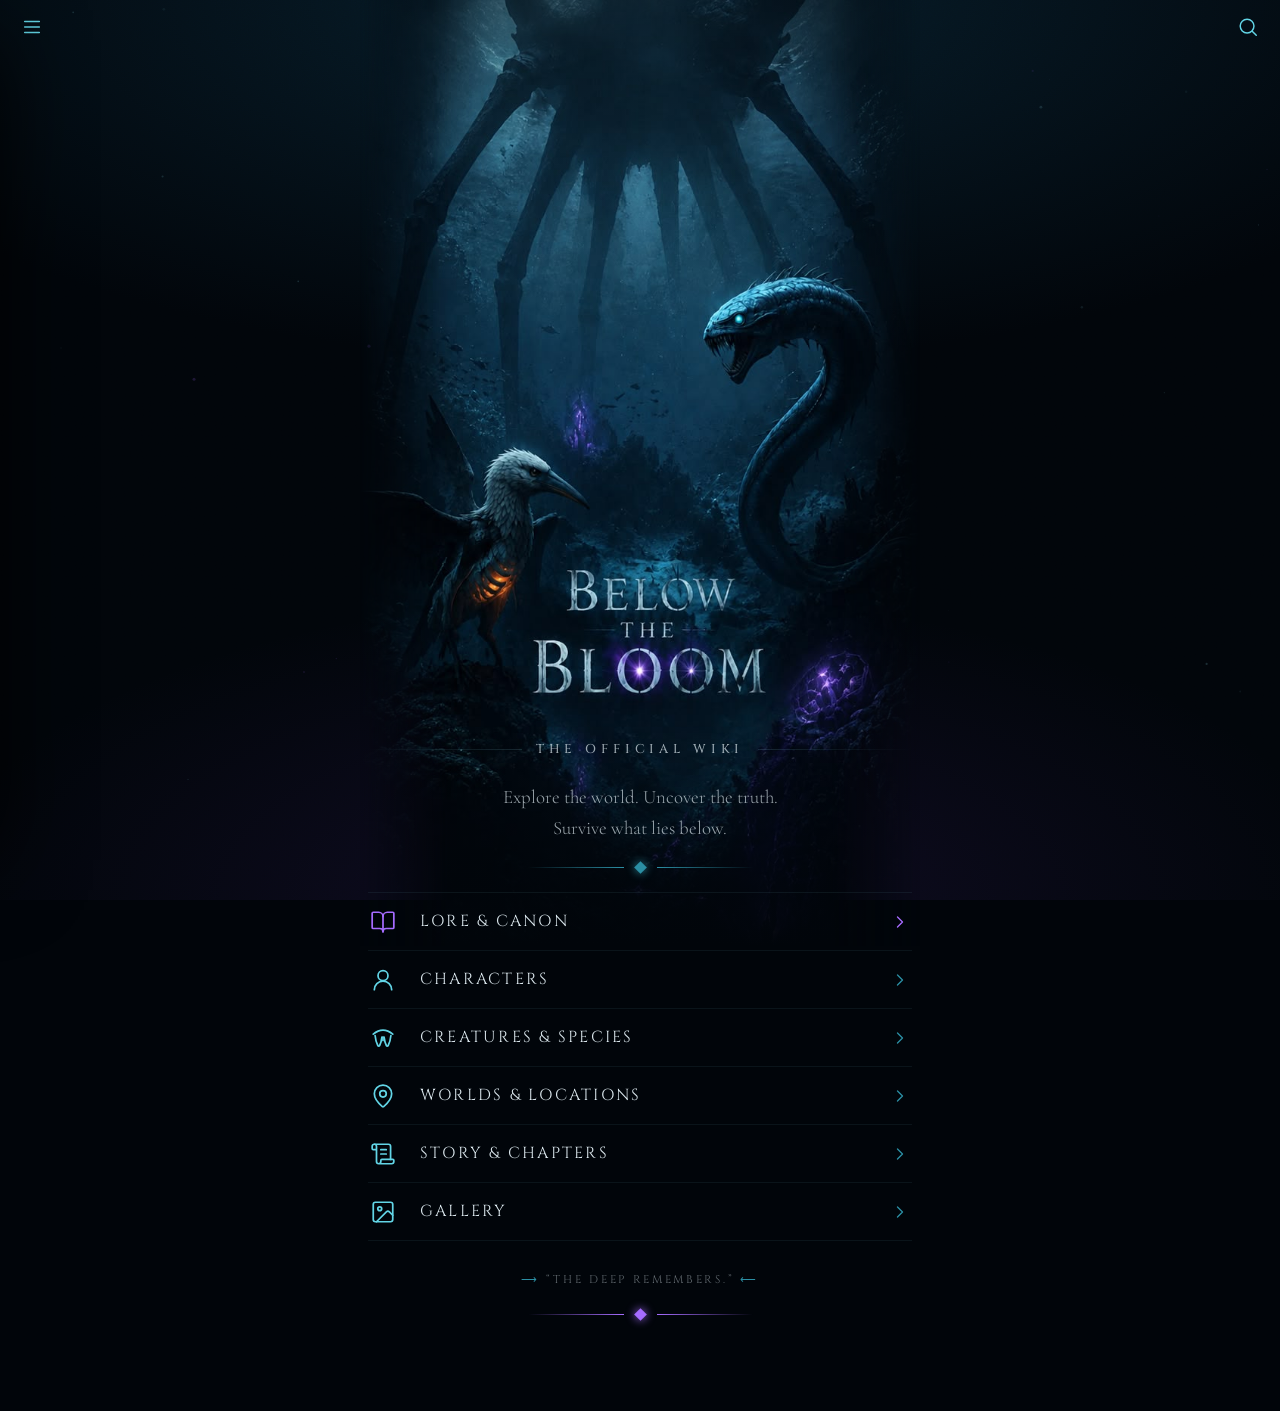
==== commit 607ee1db: "Rebuild the wiki against the key art Replaces the generic gradient-and-emoji styling with a design t" ====
--- a/index.html
+++ b/index.html
@@ -3,55 +3,98 @@
 <head>
   <meta charset="utf-8">
   <meta name="viewport" content="width=device-width, initial-scale=1, viewport-fit=cover">
-  <meta name="theme-color" content="#03070f">
+  <meta name="theme-color" content="#01050a">
   <meta name="color-scheme" content="dark">
   <meta name="apple-mobile-web-app-capable" content="yes">
   <meta name="apple-mobile-web-app-status-bar-style" content="black-translucent">
-  <title>Below the Bloom · Planet (Redacted) Archive</title>
-  <meta name="description" content="The wiki and script archive for Below the Bloom — Oyster, Chip, four kingdoms and the thing beneath them all.">
 
-  <link rel="icon" href="data:image/svg+xml,%3Csvg xmlns='http://www.w3.org/2000/svg' viewBox='0 0 64 64'%3E%3Cdefs%3E%3CradialGradient id='g'%3E%3Cstop offset='0' stop-color='%23e3b8ff'/%3E%3Cstop offset='.55' stop-color='%23b06cff'/%3E%3Cstop offset='1' stop-color='%23071f31'/%3E%3C/radialGradient%3E%3C/defs%3E%3Crect width='64' height='64' rx='14' fill='%2303070f'/%3E%3Ccircle cx='32' cy='36' r='19' fill='url(%23g)'/%3E%3Cpath d='M14 20q9 7 18 0t18 0' stroke='%237fe6ff' stroke-width='3' fill='none' stroke-linecap='round' opacity='.75'/%3E%3C/svg%3E">
+  <title>Below the Bloom — The Official Wiki</title>
+  <meta name="description" content="The official wiki for Below the Bloom. Lore, characters, creatures, locations and the full Chapter One screenplay from the world beneath Planet (Redacted).">
 
-  <link rel="preconnect" href="https://fonts.googleapis.com">
-  <link rel="preconnect" href="https://fonts.gstatic.com" crossorigin>
-  <link href="https://fonts.googleapis.com/css2?family=Cormorant+Garamond:ital,wght@0,400;0,600;1,400&family=Inter:wght@400;500;600;800&family=Courier+Prime:ital,wght@0,400;0,700;1,400&display=swap" rel="stylesheet">
+  <meta property="og:type" content="website">
+  <meta property="og:title" content="Below the Bloom — The Official Wiki">
+  <meta property="og:description" content="Explore the world. Uncover the truth. Survive what lies below.">
+  <meta property="og:image" content="assets/img/hero-abyss.jpg">
+
+  <link rel="icon" href="data:image/svg+xml,%3Csvg xmlns='http://www.w3.org/2000/svg' viewBox='0 0 32 32'%3E%3Crect width='32' height='32' fill='%2301050a'/%3E%3Cpath d='M16 5l3 11-3 11-3-11z' fill='%23a970ff'/%3E%3Cpath d='M5 16h6M21 16h6' stroke='%235fd4e4' stroke-width='1.5'/%3E%3C/svg%3E">
+
+  <link rel="preload" as="font" type="font/woff2" href="assets/fonts/cinzel-var.woff2" crossorigin>
+  <link rel="preload" as="font" type="font/woff2" href="assets/fonts/cormorant-garamond-var.woff2" crossorigin>
+  <link rel="preload" as="image" href="assets/img/hero-abyss.jpg" fetchpriority="high">
+  <link rel="stylesheet" href="assets/css/fonts.css">
   <link rel="stylesheet" href="assets/css/styles.css">
 </head>
 <body>
-  <div class="ocean" aria-hidden="true">
-    <div class="layer abyss"></div>
-    <div class="layer bloom"></div>
-    <div class="layer caustics"></div>
-    <canvas id="motes"></canvas>
-    <div class="layer vignette"></div>
+
+<!-- ── Icon set ─────────────────────────────────────────────────────────────
+     Lucide (ISC licence), 24×24 / 2px stroke, plus one glyph drawn to match
+     for "Creatures & Species". Inlined so the page makes no icon requests. -->
+<svg xmlns="http://www.w3.org/2000/svg" class="sprite" aria-hidden="true" focusable="false">
+  <defs>
+    <symbol id="i-menu" viewBox="0 0 24 24"><path d="M4 6h16M4 12h16M4 18h16"/></symbol>
+    <symbol id="i-search" viewBox="0 0 24 24"><circle cx="11" cy="11" r="7.5"/><path d="M21 21l-4.4-4.4"/></symbol>
+    <symbol id="i-close" viewBox="0 0 24 24"><path d="M18 6 6 18M6 6l12 12"/></symbol>
+    <symbol id="i-chevron-right" viewBox="0 0 24 24"><path d="m9 18 6-6-6-6"/></symbol>
+    <symbol id="i-chevron-left" viewBox="0 0 24 24"><path d="m15 18-6-6 6-6"/></symbol>
+    <symbol id="i-arrow-left" viewBox="0 0 24 24"><path d="M19 12H5m7 7-7-7 7-7"/></symbol>
+    <symbol id="i-arrow-right" viewBox="0 0 24 24"><path d="M5 12h14m-7-7 7 7-7 7"/></symbol>
+    <symbol id="i-home" viewBox="0 0 24 24"><path d="M3 10.2 12 3l9 7.2V20a1 1 0 0 1-1 1h-5v-6H9v6H4a1 1 0 0 1-1-1z"/></symbol>
+    <symbol id="i-book" viewBox="0 0 24 24"><path d="M12 7v14"/><path d="M3 18a1 1 0 0 1-1-1V4a1 1 0 0 1 1-1h5a4 4 0 0 1 4 4 4 4 0 0 1 4-4h5a1 1 0 0 1 1 1v13a1 1 0 0 1-1 1h-6a3 3 0 0 0-3 3 3 3 0 0 0-3-3z"/></symbol>
+    <symbol id="i-user" viewBox="0 0 24 24"><circle cx="12" cy="8" r="4.6"/><path d="M20 21a8 8 0 0 0-16 0"/></symbol>
+    <symbol id="i-fangs" viewBox="0 0 24 24"><path d="M3 8.4C6 5.9 9.1 4.7 12 4.7s6 1.2 9 3.7"/><path d="M4.7 9.7c.4 4.1 1.4 7.2 2.5 9.2.4.7 1.3.7 1.7 0 1-1.8 1.7-4.4 2.1-7.7"/><path d="M19.3 9.7c-.4 4.1-1.4 7.2-2.5 9.2-.4.7-1.3.7-1.7 0-1-1.8-1.7-4.4-2.1-7.7"/><path d="M12 11.2v3"/></symbol>
+    <symbol id="i-pin" viewBox="0 0 24 24"><path d="M20 10c0 5-5.5 10.2-7.4 11.8a1 1 0 0 1-1.2 0C9.5 20.2 4 15 4 10a8 8 0 0 1 16 0"/><circle cx="12" cy="10" r="3"/></symbol>
+    <symbol id="i-scroll" viewBox="0 0 24 24"><path d="M15 12h-5M15 8h-5"/><path d="M19 17V5a2 2 0 0 0-2-2H4"/><path d="M8 21h12a2 2 0 0 0 2-2v-1a1 1 0 0 0-1-1H11a1 1 0 0 0-1 1v1a2 2 0 1 1-4 0V5a2 2 0 1 0-4 0v2a1 1 0 0 0 1 1h3"/></symbol>
+    <symbol id="i-gallery" viewBox="0 0 24 24"><rect x="3" y="3" width="18" height="18" rx="2"/><circle cx="9" cy="9" r="1.8"/><path d="m21 15-3.1-3.1a2 2 0 0 0-2.8 0L6 21"/></symbol>
+    <symbol id="i-clock" viewBox="0 0 24 24"><circle cx="12" cy="12" r="9"/><path d="M12 7v5.2l3.2 2"/></symbol>
+  </defs>
+</svg>
+
+<a class="skip" href="#view">Skip to content</a>
+
+<!-- ── Ambience ─────────────────────────────────────────────────────────── -->
+<div class="abyss" aria-hidden="true">
+  <div class="abyss-grain"></div>
+  <canvas id="drift"></canvas>
+</div>
+
+<div id="progress" class="progress" aria-hidden="true"></div>
+
+<!-- ── Masthead ─────────────────────────────────────────────────────────── -->
+<header id="masthead" class="masthead">
+  <button class="glyph-button" id="menu-open" aria-label="Open menu" aria-expanded="false" aria-controls="drawer">
+    <svg class="icon"><use href="#i-menu"/></svg>
+  </button>
+
+  <a class="masthead-title" id="masthead-title" href="#/" hidden></a>
+
+  <a class="glyph-button" href="#/search" aria-label="Search the wiki">
+    <svg class="icon"><use href="#i-search"/></svg>
+  </a>
+</header>
+
+<!-- ── Drawer ───────────────────────────────────────────────────────────── -->
+<div class="scrim" id="scrim" hidden></div>
+<nav class="drawer" id="drawer" aria-label="Wiki sections" hidden>
+  <div class="drawer-head">
+    <p class="kicker">Below the Bloom</p>
+    <button class="glyph-button" id="menu-close" aria-label="Close menu">
+      <svg class="icon"><use href="#i-close"/></svg>
+    </button>
   </div>
+  <div class="drawer-links" id="drawer-links"></div>
+  <p class="drawer-foot">“The deep remembers.”</p>
+</nav>
 
-  <div id="progress" class="progress" aria-hidden="true"></div>
+<main id="view" class="view" tabindex="-1"></main>
 
-  <header id="topbar" class="topbar"></header>
+<noscript>
+  <div class="noscript">
+    <h1>Below the Bloom</h1>
+    <p>This wiki builds every page from the Markdown files kept alongside it,
+      so it needs JavaScript switched on.</p>
+  </div>
+</noscript>
 
-  <main id="view" class="view" tabindex="-1"></main>
-
-  <nav class="tabbar" aria-label="Sections">
-    <a class="tab" data-tab="home" href="#/">
-      <span class="tab-glyph">◈</span><span class="tab-label">Home</span>
-    </a>
-    <a class="tab" data-tab="script" href="#/script">
-      <span class="tab-glyph">☰</span><span class="tab-label">Script</span>
-    </a>
-    <a class="tab" data-tab="wiki" href="#/wiki">
-      <span class="tab-glyph">◍</span><span class="tab-label">Wiki</span>
-    </a>
-    <a class="tab" data-tab="search" href="#/search">
-      <span class="tab-glyph">⌕</span><span class="tab-label">Search</span>
-    </a>
-  </nav>
-
-  <noscript>
-    <p class="noscript">This archive renders its scripts and wiki pages from the Markdown
-    sources in the repository, so it needs JavaScript switched on.</p>
-  </noscript>
-
-  <script type="module" src="assets/js/app.js"></script>
+<script type="module" src="assets/js/app.js"></script>
 </body>
 </html>
--- a/assets/css/fonts.css
+++ b/assets/css/fonts.css
@@ -0,0 +1,71 @@
+/* Self-hosted webfonts — no third-party request, no render-blocking external
+   stylesheet, and the page still sets type when the network is unavailable.
+   Cinzel, Cormorant Garamond and Courier Prime are all under the SIL Open Font
+   License 1.1. Latin subset only; Cinzel and Cormorant ship as variable fonts,
+   so one file covers each weight range. */
+
+@font-face {
+  font-family: 'Cinzel';
+  font-style: normal;
+  font-weight: 400 600;
+  font-display: swap;
+  src: url('../fonts/cinzel-var.woff2') format('woff2');
+  unicode-range: U+0000-00FF, U+0131, U+0152-0153, U+02BB-02BC, U+02C6, U+02DA,
+    U+02DC, U+0304, U+0308, U+0329, U+2000-206F, U+20AC, U+2122, U+2191, U+2193,
+    U+2212, U+2215, U+FEFF, U+FFFD;
+}
+
+@font-face {
+  font-family: 'Cormorant Garamond';
+  font-style: normal;
+  font-weight: 300 700;
+  font-display: swap;
+  src: url('../fonts/cormorant-garamond-var.woff2') format('woff2');
+  unicode-range: U+0000-00FF, U+0131, U+0152-0153, U+02BB-02BC, U+02C6, U+02DA,
+    U+02DC, U+0304, U+0308, U+0329, U+2000-206F, U+20AC, U+2122, U+2191, U+2193,
+    U+2212, U+2215, U+FEFF, U+FFFD;
+}
+
+@font-face {
+  font-family: 'Cormorant Garamond';
+  font-style: italic;
+  font-weight: 300 700;
+  font-display: swap;
+  src: url('../fonts/cormorant-garamond-var-italic.woff2') format('woff2');
+  unicode-range: U+0000-00FF, U+0131, U+0152-0153, U+02BB-02BC, U+02C6, U+02DA,
+    U+02DC, U+0304, U+0308, U+0329, U+2000-206F, U+20AC, U+2122, U+2191, U+2193,
+    U+2212, U+2215, U+FEFF, U+FFFD;
+}
+
+@font-face {
+  font-family: 'Courier Prime';
+  font-style: normal;
+  font-weight: 400;
+  font-display: swap;
+  src: url('../fonts/courier-prime-400.woff2') format('woff2');
+  unicode-range: U+0000-00FF, U+0131, U+0152-0153, U+02BB-02BC, U+02C6, U+02DA,
+    U+02DC, U+0304, U+0308, U+0329, U+2000-206F, U+20AC, U+2122, U+2191, U+2193,
+    U+2212, U+2215, U+FEFF, U+FFFD;
+}
+
+@font-face {
+  font-family: 'Courier Prime';
+  font-style: normal;
+  font-weight: 700;
+  font-display: swap;
+  src: url('../fonts/courier-prime-700.woff2') format('woff2');
+  unicode-range: U+0000-00FF, U+0131, U+0152-0153, U+02BB-02BC, U+02C6, U+02DA,
+    U+02DC, U+0304, U+0308, U+0329, U+2000-206F, U+20AC, U+2122, U+2191, U+2193,
+    U+2212, U+2215, U+FEFF, U+FFFD;
+}
+
+@font-face {
+  font-family: 'Courier Prime';
+  font-style: italic;
+  font-weight: 400;
+  font-display: swap;
+  src: url('../fonts/courier-prime-400-italic.woff2') format('woff2');
+  unicode-range: U+0000-00FF, U+0131, U+0152-0153, U+02BB-02BC, U+02C6, U+02DA,
+    U+02DC, U+0304, U+0308, U+0329, U+2000-206F, U+20AC, U+2122, U+2191, U+2193,
+    U+2212, U+2215, U+FEFF, U+FFFD;
+}
--- a/assets/css/styles.css
+++ b/assets/css/styles.css
@@ -1,959 +1,1058 @@
-/* =========================================================================
-   Below the Bloom — Planet (Redacted) Archive
-   Mobile-first. Designed for iPhone, scaled up from there.
-   ========================================================================= */
+/* ==========================================================================
+   BELOW THE BLOOM — The Official Wiki
+   Built mobile-first for iPhone. Palette sampled from the key art.
+   ========================================================================== */
+
+/* --------------------------------------------------------------- tokens -- */
 
 :root {
-  --abyss:        #03070f;
-  --deep:         #061524;
-  --mid:          #0a2438;
-  --ice:          #7fe6ff;
-  --ice-dim:      #4bb9d6;
-  --violet:       #b06cff;
-  --violet-hot:   #d79bff;
-  --paper:        #e8f6ff;
-  --paper-dim:    rgba(232, 246, 255, 0.62);
-  --paper-faint:  rgba(232, 246, 255, 0.34);
-  --hairline:     rgba(127, 230, 255, 0.14);
-  --glass:        rgba(8, 24, 38, 0.62);
-  --glass-strong: rgba(5, 16, 28, 0.86);
-
-  --font-ui:     'Inter', -apple-system, BlinkMacSystemFont, 'Segoe UI', system-ui, sans-serif;
-  --font-serif:  'Cormorant Garamond', Georgia, 'Times New Roman', serif;
-  --font-script: 'Courier Prime', ui-monospace, 'SF Mono', Menlo, monospace;
-
-  --radius:   18px;
-  --radius-s: 12px;
-  --measure:  40rem;
-
-  --safe-top:    env(safe-area-inset-top, 0px);
-  --safe-bottom: env(safe-area-inset-bottom, 0px);
-  --bar-height:  60px;
+  /* Depth */
+  --abyss:      #01050a;
+  --abyss-2:    #030c14;
+  --trench:     #061620;
+  --slate:      #0b2230;
+
+  /* Light in the water */
+  --cyan:       #62d5e6;
+  --cyan-soft:  #8fe4f0;
+  --cyan-deep:  #2b8fa4;
+  --violet:     #a56cff;
+  --violet-hot: #d3a9ff;
+  --ember:      #e08b3c;
+
+  /* Type */
+  --bone:       #dbe7ed;
+  --bone-2:     rgba(219, 231, 237, 0.70);
+  --bone-3:     rgba(219, 231, 237, 0.44);
+  --bone-4:     rgba(219, 231, 237, 0.26);
+
+  /* Lines & glass */
+  --rule:       rgba(129, 197, 214, 0.16);
+  --rule-soft:  rgba(129, 197, 214, 0.08);
+  --glass:      rgba(3, 12, 20, 0.78);
+
+  /* Faces */
+  --face-display: 'Cinzel', 'Trajan Pro', Georgia, serif;
+  --face-text:    'Cormorant Garamond', Georgia, 'Times New Roman', serif;
+  --face-mono:    'Courier Prime', ui-monospace, 'SF Mono', Menlo, monospace;
+
+  /* Metrics */
+  --gutter:  22px;
+  --measure: 38rem;
+  --wide:    72rem;
+  --top:     env(safe-area-inset-top, 0px);
+  --bottom:  env(safe-area-inset-bottom, 0px);
+  --bar:     calc(54px + var(--top));
+
+  /* Tracking scale — this design lives on letterspaced caps */
+  --track-s: 0.14em;
+  --track-m: 0.24em;
+  --track-l: 0.38em;
 }
 
 *, *::before, *::after { box-sizing: border-box; }
 
-html {
-  -webkit-text-size-adjust: 100%;
-  scroll-behavior: smooth;
-}
+html { -webkit-text-size-adjust: 100%; }
 
 body {
   margin: 0;
   min-height: 100svh;
   background: var(--abyss);
-  color: var(--paper);
-  font-family: var(--font-ui);
-  font-size: 16px;
-  line-height: 1.62;
-  letter-spacing: 0.006em;
+  color: var(--bone);
+  font-family: var(--face-text);
+  font-size: 17px;
+  font-weight: 400;
+  line-height: 1.68;
   overflow-x: hidden;
+  overscroll-behavior-y: none;
   -webkit-font-smoothing: antialiased;
-  text-rendering: optimizeLegibility;
-  overscroll-behavior-y: none;
-}
-
-::selection { background: rgba(176, 108, 255, 0.42); color: #fff; }
-
-a { color: var(--ice); text-decoration: none; }
-img { max-width: 100%; height: auto; }
-
-/* ------------------------------------------------------------ the ocean */
-
-.ocean {
+}
+
+body.locked { overflow: hidden; }
+
+::selection { background: rgba(165, 108, 255, 0.38); color: #fff; }
+
+a { color: inherit; text-decoration: none; }
+img { display: block; max-width: 100%; }
+button { font: inherit; color: inherit; background: none; border: 0; }
+
+.sprite { position: absolute; width: 0; height: 0; overflow: hidden; }
+
+.icon {
+  width: 22px;
+  height: 22px;
+  flex: none;
+  fill: none;
+  stroke: currentColor;
+  stroke-width: 1.6;
+  stroke-linecap: round;
+  stroke-linejoin: round;
+}
+
+/* ------------------------------------------------------------- ambience -- */
+
+.abyss {
   position: fixed;
   inset: 0;
-  z-index: -1;
+  z-index: -2;
   pointer-events: none;
-  overflow: hidden;
-}
-
-.ocean .layer { position: absolute; inset: -12%; }
-
-.abyss {
   background:
-    radial-gradient(120% 80% at 50% -10%, #0d3550 0%, transparent 55%),
-    linear-gradient(180deg, #072033 0%, #041526 38%, #020a13 72%, #01060c 100%);
-}
-
-.bloom {
-  background:
-    radial-gradient(45% 32% at 50% 108%, rgba(176, 108, 255, 0.55), transparent 68%),
-    radial-gradient(38% 26% at 18% 84%, rgba(120, 76, 220, 0.28), transparent 70%),
-    radial-gradient(34% 24% at 84% 70%, rgba(86, 200, 255, 0.16), transparent 72%);
-  filter: blur(22px);
-  animation: breathe 15s ease-in-out infinite;
-}
-
-.caustics {
-  background-image:
-    repeating-linear-gradient(102deg, rgba(127, 230, 255, 0.09) 0 2px, transparent 2px 34px),
-    repeating-linear-gradient(-96deg, rgba(176, 108, 255, 0.06) 0 2px, transparent 2px 46px);
-  mask-image: radial-gradient(70% 55% at 50% 8%, #000 0%, transparent 78%);
-  -webkit-mask-image: radial-gradient(70% 55% at 50% 8%, #000 0%, transparent 78%);
-  opacity: 0.7;
-  animation: drift 26s linear infinite alternate;
-}
-
-.vignette {
-  background: radial-gradient(78% 62% at 50% 42%, transparent 42%, rgba(0, 0, 0, 0.62) 100%);
-}
-
-#motes { position: absolute; inset: 0; width: 100%; height: 100%; opacity: 0.75; }
-
-@keyframes breathe {
-  0%, 100% { opacity: 0.72; transform: translateY(0) scale(1); }
-  50%      { opacity: 1;    transform: translateY(-2.5%) scale(1.06); }
-}
-
-@keyframes drift {
-  from { transform: translate3d(-3%, -2%, 0) rotate(0.4deg); }
-  to   { transform: translate3d(3%, 3%, 0) rotate(-0.6deg); }
-}
-
-/* ------------------------------------------------------------ top chrome */
+    radial-gradient(120% 70% at 50% 0%, #071e2b 0%, transparent 58%),
+    radial-gradient(90% 55% at 50% 100%, rgba(90, 46, 160, 0.16) 0%, transparent 62%),
+    var(--abyss);
+}
+
+/* A faint film grain keeps the flat blacks from banding on OLED. */
+.abyss-grain {
+  position: absolute;
+  inset: 0;
+  opacity: 0.28;
+  mix-blend-mode: overlay;
+  background-image: url("data:image/svg+xml,%3Csvg xmlns='http://www.w3.org/2000/svg' width='140' height='140'%3E%3Cfilter id='n'%3E%3CfeTurbulence type='fractalNoise' baseFrequency='.85' numOctaves='3'/%3E%3C/filter%3E%3Crect width='140' height='140' filter='url(%23n)' opacity='.5'/%3E%3C/svg%3E");
+}
+
+#drift { position: absolute; inset: 0; width: 100%; height: 100%; opacity: 0.5; }
 
 .progress {
   position: fixed;
-  top: 0;
-  left: 0;
-  z-index: 60;
+  inset: 0 auto auto 0;
+  z-index: 90;
   width: 100%;
-  height: 2px;
+  height: 1px;
   transform: scaleX(0);
   transform-origin: 0 50%;
-  background: linear-gradient(90deg, var(--ice), var(--violet-hot));
-  box-shadow: 0 0 12px rgba(176, 108, 255, 0.7);
-  transition: transform 0.12s linear;
-}
-
-.topbar {
+  background: linear-gradient(90deg, var(--cyan-deep), var(--violet));
+  transition: transform 0.1s linear;
+}
+
+/* ------------------------------------------------------------- masthead -- */
+
+.masthead {
   position: fixed;
-  top: 0;
-  left: 0;
+  inset: 0 0 auto 0;
+  z-index: 70;
+  display: flex;
+  align-items: center;
+  gap: 12px;
+  height: var(--bar);
+  padding: var(--top) 10px 0;
+  transition: background 0.35s ease, border-color 0.35s ease;
+  border-bottom: 1px solid transparent;
+}
+
+body.scrolled .masthead {
+  background: var(--glass);
+  backdrop-filter: blur(16px) saturate(130%);
+  -webkit-backdrop-filter: blur(16px) saturate(130%);
+  border-bottom-color: var(--rule-soft);
+}
+
+.glyph-button {
+  display: grid;
+  place-items: center;
+  width: 44px;
+  height: 44px;
+  flex: none;
+  color: var(--cyan);
+  cursor: pointer;
+  transition: color 0.2s ease, transform 0.2s ease;
+  -webkit-tap-highlight-color: transparent;
+}
+.glyph-button:active { transform: scale(0.88); color: var(--cyan-soft); }
+
+.masthead-title {
+  flex: 1;
+  min-width: 0;
+  font-family: var(--face-display);
+  font-size: 0.76rem;
+  font-weight: 500;
+  letter-spacing: var(--track-m);
+  text-transform: uppercase;
+  text-align: center;
+  white-space: nowrap;
+  overflow: hidden;
+  text-overflow: ellipsis;
+  opacity: 0;
+  transition: opacity 0.35s ease;
+}
+.masthead-title[hidden] { display: block; visibility: hidden; }
+body.scrolled .masthead-title { opacity: 1; }
+
+/* --------------------------------------------------------------- drawer -- */
+
+.scrim {
+  position: fixed;
+  inset: 0;
+  z-index: 80;
+  background: rgba(1, 5, 10, 0.72);
+  backdrop-filter: blur(3px);
+  -webkit-backdrop-filter: blur(3px);
+  opacity: 0;
+  transition: opacity 0.3s ease;
+}
+.scrim.open { opacity: 1; }
+
+.drawer {
+  position: fixed;
+  inset: 0 auto 0 0;
+  z-index: 85;
+  width: min(84vw, 340px);
+  padding: calc(var(--top) + 14px) 0 calc(var(--bottom) + 24px);
+  display: flex;
+  flex-direction: column;
+  background: linear-gradient(160deg, #061621 0%, #020a11 62%);
+  border-right: 1px solid var(--rule);
+  box-shadow: 40px 0 90px -40px #000;
+  transform: translateX(-102%);
+  transition: transform 0.42s cubic-bezier(0.22, 0.85, 0.3, 1);
+  overflow-y: auto;
+}
+.drawer.open { transform: none; }
+
+.drawer-head {
+  display: flex;
+  align-items: center;
+  justify-content: space-between;
+  padding: 0 12px 0 20px;
+  margin-bottom: 18px;
+}
+
+.kicker {
+  margin: 0;
+  font-family: var(--face-display);
+  font-size: 0.66rem;
+  font-weight: 500;
+  letter-spacing: var(--track-m);
+  text-transform: uppercase;
+  color: var(--cyan);
+}
+
+.drawer-links { display: flex; flex-direction: column; }
+
+.drawer-links a {
+  display: flex;
+  align-items: center;
+  gap: 15px;
+  padding: 15px 20px;
+  font-family: var(--face-display);
+  font-size: 0.82rem;
+  letter-spacing: var(--track-s);
+  text-transform: uppercase;
+  color: var(--bone-2);
+  border-left: 2px solid transparent;
+  transition: color 0.2s ease, border-color 0.2s ease, background 0.2s ease;
+}
+.drawer-links a .icon { color: var(--cyan-deep); transition: color 0.2s ease; }
+.drawer-links a.current,
+.drawer-links a:active {
+  color: var(--bone);
+  border-left-color: var(--violet);
+  background: rgba(165, 108, 255, 0.07);
+}
+.drawer-links a.current .icon { color: var(--violet); }
+
+.drawer-foot {
+  margin: auto 20px 0;
+  padding-top: 24px;
+  font-size: 0.86rem;
+  font-style: italic;
+  color: var(--bone-4);
+}
+
+/* ----------------------------------------------------------------- view -- */
+
+.view {
+  position: relative;
+  z-index: 1;
+  outline: none;
+  padding-bottom: calc(var(--bottom) + 72px);
+}
+
+.view.enter { animation: rise 0.5s cubic-bezier(0.2, 0.9, 0.25, 1) both; }
+
+@keyframes rise {
+  from { opacity: 0; transform: translateY(10px); }
+  to   { opacity: 1; transform: none; }
+}
+
+.shell {
+  width: min(100%, var(--measure));
+  margin: 0 auto;
+  padding: 0 var(--gutter);
+}
+.shell-wide { width: min(100%, var(--wide)); margin: 0 auto; padding: 0 var(--gutter); }
+
+.fade { opacity: 0; transform: translateY(16px); transition: opacity 0.7s ease, transform 0.7s cubic-bezier(0.2, 0.9, 0.25, 1); transition-delay: calc(var(--i, 0) * 55ms); }
+.fade.seen { opacity: 1; transform: none; }
+
+/* ---------------------------------------------------------- ornamentals -- */
+
+/* A hairline that tapers away from a small diamond — used everywhere. */
+.orn {
+  display: flex;
+  align-items: center;
+  justify-content: center;
+  gap: 12px;
+  margin: 20px auto;
+  color: var(--cyan-deep);
+}
+.orn::before, .orn::after {
+  content: '';
+  height: 1px;
+  width: clamp(38px, 16vw, 96px);
+  background: linear-gradient(90deg, transparent, currentColor);
+}
+.orn::after { background: linear-gradient(270deg, transparent, currentColor); }
+.orn i {
+  width: 9px;
+  height: 9px;
+  flex: none;
+  background: currentColor;
+  transform: rotate(45deg);
+  box-shadow: 0 0 10px currentColor;
+}
+.orn.violet { color: var(--violet); }
+.orn.tight { margin: 14px auto; }
+
+/* Caps line flanked by rules: "— THE OFFICIAL WIKI —" */
+.banner {
+  display: flex;
+  align-items: center;
+  gap: 14px;
+  margin: 0;
+  font-family: var(--face-display);
+  font-size: clamp(0.66rem, 2.9vw, 0.8rem);
+  font-weight: 500;
+  letter-spacing: var(--track-l);
+  text-transform: uppercase;
+  color: var(--bone-2);
+  white-space: nowrap;
+}
+.banner::before, .banner::after {
+  content: '';
+  flex: 1;
+  height: 1px;
+  background: linear-gradient(90deg, transparent, var(--rule));
+}
+.banner::after { background: linear-gradient(270deg, transparent, var(--rule)); }
+
+/* ------------------------------------------------------------ the portal -- */
+
+/* The stage fixes the width that the frame's percentage margin resolves
+   against, so the same numbers hold on a phone and on a desktop. */
+.portal-stage { width: 100%; }
+
+/* The key art carries the wordmark, so the crop is measured rather than
+   guessed. In the source the lettering sits between 46.6% and 57.5% of the
+   image height; at this frame ratio that lands between 60% and 74% of the
+   frame, so the wash below it starts at 76% and never touches the type.
+   Percentage margins resolve against width, which keeps all of it in
+   proportion at any size. */
+.portal-art {
+  position: relative;
+  aspect-ratio: 740 / 1250;
+  overflow: hidden;
+  margin-bottom: -37%;
+}
+.portal-art img {
+  width: 100%;
+  height: auto;
+  object-fit: cover;
+  object-position: 50% 0;
+}
+.portal-art::after {
+  content: '';
+  position: absolute;
+  inset: 0;
+  background: linear-gradient(180deg,
+    rgba(1, 5, 10, 0.42) 0%,
+    rgba(1, 5, 10, 0.06) 16%,
+    transparent 34%,
+    transparent 76%,
+    rgba(1, 5, 10, 0.45) 84%,
+    rgba(1, 5, 10, 0.9) 94%,
+    var(--abyss) 100%);
+}
+
+.portal-body { position: relative; z-index: 2; }
+
+.creed {
+  margin: 22px 0 0;
+  font-size: clamp(1rem, 4.2vw, 1.18rem);
+  font-weight: 300;
+  line-height: 1.62;
+  text-align: center;
+  text-wrap: balance;
+  color: var(--bone-2);
+}
+
+/* The six gateways */
+.gateways { margin-top: 4px; border-top: 1px solid var(--rule-soft); }
+
+.gateway {
+  display: grid;
+  grid-template-columns: 34px 1fr 20px;
+  align-items: center;
+  gap: 16px;
+  min-height: 58px;
+  padding: 12px 2px;
+  border-bottom: 1px solid var(--rule-soft);
+  color: var(--bone);
+  transition: background 0.25s ease, padding-left 0.25s ease;
+}
+.gateway .icon { color: var(--cyan); width: 26px; height: 26px; transition: color 0.25s ease, filter 0.25s ease; }
+.gateway:first-child .icon { color: var(--violet); }
+.gateway span {
+  font-family: var(--face-display);
+  font-size: clamp(0.86rem, 3.7vw, 1rem);
+  font-weight: 400;
+  letter-spacing: var(--track-s);
+  text-transform: uppercase;
+}
+.gateway .chev { width: 20px; height: 20px; color: var(--cyan-deep); }
+.gateway:active {
+  background: linear-gradient(90deg, rgba(98, 213, 230, 0.08), transparent 70%);
+  padding-left: 8px;
+}
+.gateway:active .icon { filter: drop-shadow(0 0 8px currentColor); }
+
+.epitaph {
+  margin: 30px 0 0;
+  font-family: var(--face-display);
+  font-size: 0.7rem;
+  font-weight: 400;
+  letter-spacing: var(--track-m);
+  text-transform: uppercase;
+  text-align: center;
+  color: var(--bone-3);
+}
+.epitaph::before { content: '⟶  '; color: var(--cyan-deep); }
+.epitaph::after  { content: '  ⟵'; color: var(--cyan-deep); }
+
+/* ----------------------------------------------------------- page heads -- */
+
+.head {
+  padding-top: calc(var(--bar) + 26px);
+  text-align: center;
+}
+
+.head .kicker { margin-bottom: 10px; }
+
+.title {
+  margin: 0;
+  font-family: var(--face-display);
+  font-weight: 500;
+  font-size: clamp(1.9rem, 8.4vw, 3rem);
+  line-height: 1.1;
+  letter-spacing: 0.02em;
+  text-transform: uppercase;
+  color: #f2f8fb;
+  text-shadow: 0 0 44px rgba(98, 213, 230, 0.18);
+}
+
+.title-sub {
+  margin: 0;
+  font-family: var(--face-display);
+  font-size: clamp(0.68rem, 3vw, 0.8rem);
+  letter-spacing: var(--track-m);
+  text-transform: uppercase;
+  color: var(--violet-hot);
+}
+
+.standfirst {
+  margin: 16px auto 0;
+  max-width: 30rem;
+  font-size: 1.05rem;
+  font-weight: 300;
+  line-height: 1.62;
+  text-align: center;
+  text-wrap: balance;
+  color: var(--bone-2);
+}
+
+/* --------------------------------------------------------------- plates -- */
+/* Every character / creature / location gets one image. Until it lands the
+   frame shows a sigil rather than a broken box. */
+
+.plate {
+  position: relative;
+  overflow: hidden;
+  background: linear-gradient(155deg, #08202c, #030c14);
+  border: 1px solid var(--rule);
+}
+.plate img {
+  width: 100%;
+  height: 100%;
+  object-fit: cover;
+  transition: transform 0.9s cubic-bezier(0.2, 0.8, 0.2, 1), opacity 0.5s ease;
+}
+.plate.empty img { display: none; }
+.plate.empty::after {
+  content: '';
+  position: absolute;
+  inset: 0;
+  background:
+    radial-gradient(60% 50% at 50% 42%, rgba(165, 108, 255, 0.16), transparent 70%),
+    url("data:image/svg+xml,%3Csvg xmlns='http://www.w3.org/2000/svg' width='60' height='60' viewBox='0 0 60 60'%3E%3Cpath d='M30 16l5 14-5 14-5-14z' fill='none' stroke='%23a56cff' stroke-opacity='.5'/%3E%3Cpath d='M12 30h9M39 30h9' stroke='%2362d5e6' stroke-opacity='.35'/%3E%3C/svg%3E") center / 60px no-repeat;
+}
+
+/* --------------------------------------------------------------- roster -- */
+
+.roster {
+  display: grid;
+  grid-template-columns: repeat(2, 1fr);
+  gap: 14px;
+  margin-top: 28px;
+}
+
+.entry { display: block; color: var(--bone); }
+.entry .plate { aspect-ratio: 3 / 4; border-radius: 2px; }
+.entry .plate::before {
+  content: '';
+  position: absolute;
+  inset: 0;
+  z-index: 1;
+  background: linear-gradient(180deg, transparent 46%, rgba(1, 5, 10, 0.86) 100%);
+}
+.entry-name {
+  margin: 10px 0 0;
+  font-family: var(--face-display);
+  font-size: 0.84rem;
+  font-weight: 500;
+  letter-spacing: var(--track-s);
+  text-transform: uppercase;
+  line-height: 1.3;
+}
+.entry-role {
+  margin: 3px 0 0;
+  font-size: 0.86rem;
+  font-style: italic;
+  line-height: 1.4;
+  color: var(--bone-3);
+}
+.entry:active .plate img { transform: scale(1.05); }
+.entry:active .plate { border-color: rgba(165, 108, 255, 0.5); }
+
+/* --------------------------------------------------------------- ledger -- */
+/* Text-first index rows: lore articles, locations, chapters. */
+
+.ledger { margin-top: 26px; border-top: 1px solid var(--rule-soft); }
+
+.ledger-row {
+  display: grid;
+  grid-template-columns: 1fr 18px;
+  align-items: center;
+  gap: 14px;
+  padding: 16px 2px;
+  border-bottom: 1px solid var(--rule-soft);
+  transition: padding-left 0.25s ease, background 0.25s ease;
+}
+.ledger-row:active { padding-left: 8px; background: linear-gradient(90deg, rgba(98, 213, 230, 0.07), transparent 70%); }
+.ledger-row .chev { width: 18px; height: 18px; color: var(--cyan-deep); }
+.ledger-name {
+  display: block;
+  font-family: var(--face-display);
+  font-size: 0.92rem;
+  font-weight: 400;
+  letter-spacing: var(--track-s);
+  text-transform: uppercase;
+}
+.ledger-note {
+  display: block;
+  margin-top: 4px;
+  font-size: 0.94rem;
+  line-height: 1.5;
+  color: var(--bone-3);
+}
+.ledger-index {
+  font-family: var(--face-mono);
+  font-size: 0.76rem;
+  color: var(--violet);
+  letter-spacing: 0.06em;
+}
+
+.act {
+  margin: 34px 0 0;
+  padding-bottom: 10px;
+  font-family: var(--face-display);
+  font-size: 0.7rem;
+  font-weight: 500;
+  letter-spacing: var(--track-m);
+  text-transform: uppercase;
+  color: var(--cyan);
+}
+.act small {
+  display: block;
+  margin-top: 5px;
+  font-family: var(--face-text);
+  font-size: 0.92rem;
+  font-weight: 400;
+  letter-spacing: 0;
+  text-transform: none;
+  font-style: italic;
+  color: var(--bone-3);
+}
+
+/* ---------------------------------------------------------- entry pages -- */
+
+.dossier-art {
+  position: relative;
+  aspect-ratio: 4 / 5;
+  max-height: 62svh;
+  overflow: hidden;
+  margin-bottom: -30vw;
+  border: 0;
+}
+.dossier-art img { width: 100%; height: 100%; object-fit: cover; }
+.dossier-art::after {
+  content: '';
+  position: absolute;
+  inset: 0;
+  background: linear-gradient(180deg,
+    rgba(1, 5, 10, 0.55) 0%, transparent 26%,
+    transparent 46%, rgba(1, 5, 10, 0.8) 78%, var(--abyss) 100%);
+}
+.dossier-art.empty { aspect-ratio: 3 / 2; margin-bottom: -12vw; }
+
+.dossier-head { position: relative; z-index: 2; text-align: center; }
+
+.tagset {
+  display: flex;
+  flex-wrap: wrap;
+  justify-content: center;
+  gap: 7px;
+  margin: 16px 0 0;
+}
+.tagset span {
+  padding: 5px 12px;
+  border: 1px solid var(--rule);
+  border-radius: 999px;
+  font-family: var(--face-display);
+  font-size: 0.6rem;
+  letter-spacing: var(--track-s);
+  text-transform: uppercase;
+  color: var(--cyan);
+}
+
+/* ---------------------------------------------------------------- prose -- */
+
+.prose { margin-top: 30px; font-size: 1.08rem; line-height: 1.72; }
+.prose > :first-child { margin-top: 0; }
+
+.prose p { margin: 0 0 1.05em; color: rgba(219, 231, 237, 0.85); }
+
+.prose h2 {
+  margin: 2.2em 0 0.7em;
+  font-family: var(--face-display);
+  font-weight: 500;
+  font-size: 1.18rem;
+  letter-spacing: var(--track-s);
+  text-transform: uppercase;
+  color: #eef6f9;
+}
+.prose h2::after {
+  content: '';
+  display: block;
+  width: 46px;
+  height: 1px;
+  margin-top: 12px;
+  background: linear-gradient(90deg, var(--violet), transparent);
+}
+.prose h3 {
+  margin: 1.8em 0 0.5em;
+  font-family: var(--face-display);
+  font-weight: 400;
+  font-size: 1rem;
+  letter-spacing: var(--track-s);
+  text-transform: uppercase;
+  color: var(--cyan);
+}
+
+.prose strong { color: #fff; font-weight: 600; }
+.prose em { color: var(--bone-2); }
+
+.prose a {
+  color: var(--cyan-soft);
+  border-bottom: 1px solid rgba(98, 213, 230, 0.3);
+  transition: border-color 0.2s ease, color 0.2s ease;
+}
+.prose a:active { color: var(--violet-hot); border-bottom-color: var(--violet); }
+
+.prose ul, .prose ol { margin: 0 0 1.2em; padding-left: 1.2em; }
+.prose li { margin-bottom: 0.5em; color: rgba(219, 231, 237, 0.85); }
+.prose li::marker { color: var(--violet); }
+
+.prose blockquote {
+  margin: 1.6em 0;
+  padding: 4px 0 4px 20px;
+  border-left: 1px solid var(--violet);
+  font-size: 1.06rem;
+  font-style: italic;
+  color: var(--bone);
+}
+.prose blockquote p { color: inherit; }
+.prose blockquote p:last-child { margin-bottom: 0; }
+
+.prose hr {
+  margin: 2.4em auto;
+  width: 60%;
+  border: 0;
+  height: 1px;
+  background: linear-gradient(90deg, transparent, var(--rule), transparent);
+}
+
+.prose code {
+  padding: 1px 6px;
+  border-radius: 2px;
+  background: rgba(98, 213, 230, 0.1);
+  font-family: var(--face-mono);
+  font-size: 0.84em;
+}
+.prose pre {
+  overflow-x: auto;
+  padding: 14px 16px;
+  border: 1px solid var(--rule);
+  background: rgba(2, 9, 15, 0.8);
+}
+.prose pre code { background: none; padding: 0; }
+
+.table-scroll {
+  overflow-x: auto;
+  margin: 0 0 1.5em;
+  border-top: 1px solid var(--rule);
+  border-bottom: 1px solid var(--rule);
+  -webkit-overflow-scrolling: touch;
+}
+table { width: 100%; border-collapse: collapse; font-size: 0.98rem; }
+th, td { padding: 11px 14px 11px 0; text-align: left; vertical-align: top; }
+th {
+  font-family: var(--face-display);
+  font-size: 0.62rem;
+  font-weight: 500;
+  letter-spacing: var(--track-s);
+  text-transform: uppercase;
+  color: var(--cyan);
+  white-space: nowrap;
+  border-bottom: 1px solid var(--rule);
+}
+td { border-bottom: 1px solid var(--rule-soft); color: rgba(219, 231, 237, 0.82); }
+tr:last-child td { border-bottom: 0; }
+
+/* ----------------------------------------------------------- screenplay -- */
+
+.scene-meta {
+  margin: 18px 0 0;
+  font-family: var(--face-mono);
+  font-size: 0.76rem;
+  letter-spacing: 0.06em;
+  text-transform: uppercase;
+  color: var(--cyan);
+}
+
+.sounding {
+  position: relative;
+  height: 1px;
+  margin: 26px 0 8px;
+  background: var(--rule-soft);
+}
+.sounding span {
+  position: absolute;
+  inset: 0 auto 0 0;
+  background: linear-gradient(90deg, var(--cyan-deep), var(--violet));
+}
+.sounding small {
+  position: absolute;
+  top: 9px;
   right: 0;
-  z-index: 50;
+  font-family: var(--face-mono);
+  font-size: 0.64rem;
+  letter-spacing: 0.14em;
+  text-transform: uppercase;
+  color: var(--bone-4);
+}
+
+.screenplay {
+  margin-top: 40px;
+  padding: 28px 0 4px;
+  border-top: 1px solid var(--rule);
+  font-family: var(--face-mono);
+  font-size: 0.92rem;
+  line-height: 1.78;
+}
+
+.sp-action { margin: 0 0 1.15em; color: rgba(219, 231, 237, 0.82); }
+.sp-action .cap { font-weight: 700; color: var(--cyan); letter-spacing: 0.03em; }
+
+.sp-dialogue { margin: 0 0 1.4em; }
+.sp-cue {
+  margin: 0;
+  font-weight: 700;
+  font-size: 0.8rem;
+  letter-spacing: var(--track-s);
+  color: var(--violet-hot);
+}
+.sp-paren { margin: 0; font-style: italic; font-size: 0.82rem; color: var(--bone-3); }
+.sp-line { margin: 0.1em 0 0; padding-left: 14px; border-left: 1px solid rgba(165, 108, 255, 0.24); color: #eaf4f8; }
+
+.sp-transition {
+  margin: 2em 0;
+  text-align: right;
+  font-weight: 700;
+  font-size: 0.76rem;
+  letter-spacing: var(--track-m);
+  color: var(--cyan-deep);
+}
+
+.sp-sfx {
+  margin: 1.6em 0;
+  text-align: center;
+  font-weight: 700;
+  font-size: 0.82rem;
+  letter-spacing: var(--track-m);
+  color: var(--violet-hot);
+  text-shadow: 0 0 22px rgba(165, 108, 255, 0.55);
+  overflow-wrap: anywhere;
+}
+
+.sp-beats { margin: 0 0 1.3em; padding-left: 1.1em; list-style: none; }
+.sp-beats li { position: relative; margin-bottom: 0.7em; color: rgba(219, 231, 237, 0.82); }
+.sp-beats li::before {
+  content: '';
+  position: absolute;
+  left: -1.1em;
+  top: 0.78em;
+  width: 5px;
+  height: 5px;
+  background: var(--violet);
+  transform: rotate(45deg);
+}
+
+/* ------------------------------------------------------------- pagination */
+
+.pager {
+  display: grid;
+  grid-template-columns: 1fr 1fr;
+  gap: 10px;
+  margin-top: 40px;
+  padding-top: 24px;
+  border-top: 1px solid var(--rule-soft);
+}
+
+.pager a {
   display: flex;
   align-items: center;
   gap: 10px;
-  min-height: calc(52px + var(--safe-top));
-  padding: calc(var(--safe-top) + 6px) 14px 8px;
-  background: transparent;
-  transition: background 0.3s ease, box-shadow 0.3s ease, backdrop-filter 0.3s ease;
-}
-
-body.scrolled .topbar {
-  background: var(--glass-strong);
-  backdrop-filter: blur(18px) saturate(150%);
-  -webkit-backdrop-filter: blur(18px) saturate(150%);
-  box-shadow: 0 1px 0 var(--hairline), 0 12px 30px -22px #000;
-}
-
-.topbar-title { min-width: 0; line-height: 1.2; }
-.topbar-title strong {
+  min-height: 60px;
+  padding: 10px 14px;
+  border: 1px solid var(--rule);
+  color: var(--bone-2);
+  transition: border-color 0.25s ease, color 0.25s ease;
+}
+.pager a:active { border-color: var(--violet); color: var(--bone); }
+.pager a.next { justify-content: flex-end; text-align: right; }
+.pager .icon { color: var(--cyan-deep); width: 18px; height: 18px; }
+.pager b {
   display: block;
-  font-size: 0.94rem;
-  font-weight: 600;
-  letter-spacing: 0.01em;
-  white-space: nowrap;
-  overflow: hidden;
-  text-overflow: ellipsis;
-}
-.topbar-title small {
-  display: block;
-  font-size: 0.72rem;
-  color: var(--paper-faint);
-  white-space: nowrap;
-  overflow: hidden;
-  text-overflow: ellipsis;
-}
-
-.icon-button {
-  flex: none;
-  display: grid;
-  place-items: center;
-  width: 38px;
-  height: 38px;
-  border-radius: 50%;
-  font-size: 1.4rem;
-  line-height: 1;
-  color: var(--ice);
-  background: rgba(127, 230, 255, 0.08);
-  border: 1px solid var(--hairline);
-  transition: transform 0.18s ease, background 0.18s ease;
-}
-.icon-button:active { transform: scale(0.92); background: rgba(127, 230, 255, 0.18); }
-.icon-button.ghost { color: var(--violet); font-size: 0.9rem; opacity: 0.65; }
-
-/* ------------------------------------------------------------- structure */
-
-.view {
-  padding: calc(var(--safe-top) + 58px) 0 calc(var(--bar-height) + var(--safe-bottom) + 32px);
-  outline: none;
-}
-
-.view.entering { animation: surface 0.42s cubic-bezier(0.22, 0.9, 0.28, 1) both; }
-
-@keyframes surface {
-  from { opacity: 0; transform: translateY(14px); filter: blur(6px); }
-  to   { opacity: 1; transform: none; filter: none; }
-}
-
-.page {
-  width: min(100%, var(--measure));
-  margin: 0 auto;
-  padding: 22px 20px 34px;
-}
-
-.reveal {
-  opacity: 0;
-  transform: translateY(18px);
-  transition: opacity 0.6s ease, transform 0.6s cubic-bezier(0.22, 0.9, 0.28, 1);
-  transition-delay: calc(var(--i, 0) * 45ms);
-}
-.reveal.shown { opacity: 1; transform: none; }
-
-h1, h2, h3 { line-height: 1.18; letter-spacing: -0.015em; margin: 0 0 0.5em; }
-h1 { font-size: clamp(1.7rem, 6.6vw, 2.4rem); font-weight: 800; }
-h2 { font-size: clamp(1.25rem, 4.6vw, 1.55rem); font-weight: 700; }
-h3 { font-size: 1.06rem; font-weight: 600; }
-
-.eyebrow {
-  margin: 0 0 8px;
-  font-size: 0.68rem;
-  font-weight: 600;
-  letter-spacing: 0.22em;
-  text-transform: uppercase;
-  color: var(--violet-hot);
-}
-
-.muted { color: var(--paper-dim); }
-.lede { font-size: 1.04rem; color: var(--paper-dim); }
-
-.section-title {
+  font-family: var(--face-display);
+  font-size: 0.62rem;
+  font-weight: 500;
+  letter-spacing: var(--track-s);
+  text-transform: uppercase;
+  color: var(--bone-4);
+}
+.pager i { font-style: normal; font-size: 0.94rem; line-height: 1.3; display: block; }
+
+/* --------------------------------------------------------------- search -- */
+
+.search-shell { margin-top: 26px; }
+
+.search-field {
   display: flex;
   align-items: center;
   gap: 12px;
-  margin-top: 6px;
-}
-.section-title::after {
-  content: '';
+  padding: 0 16px;
+  border: 1px solid var(--rule);
+  background: rgba(3, 14, 22, 0.7);
+}
+.search-field .icon { color: var(--cyan-deep); }
+.search-field input {
   flex: 1;
-  height: 1px;
-  background: linear-gradient(90deg, var(--hairline), transparent);
-}
-
-/* ----------------------------------------------------------------- hero */
-
-.hero {
-  position: relative;
-  width: min(100%, var(--measure));
-  margin: 0 auto;
-  padding: 34px 20px 26px;
-  text-align: center;
-}
-
-.display {
-  margin: 4px 0 14px;
-  font-family: var(--font-serif);
-  font-weight: 600;
-  font-size: clamp(3rem, 17vw, 5.4rem);
-  line-height: 0.9;
-  letter-spacing: -0.02em;
-  background: linear-gradient(178deg, #ffffff 4%, var(--ice) 42%, var(--violet) 96%);
-  -webkit-background-clip: text;
-  background-clip: text;
-  color: transparent;
-  text-shadow: 0 0 62px rgba(176, 108, 255, 0.35);
-}
-.display span {
-  display: block;
-  margin: 0.06em 0;
-  font-style: italic;
-  font-size: 0.3em;
-  line-height: 1;
-  letter-spacing: 0.34em;
-  text-indent: 0.34em;
-  -webkit-text-fill-color: rgba(232, 246, 255, 0.72);
-  color: rgba(232, 246, 255, 0.72);
-}
-
-.hero .lede {
-  max-width: 30rem;
-  margin: 0 auto 22px;
-  text-wrap: balance;
-}
-
-.hero-actions {
-  display: flex;
-  flex-wrap: wrap;
-  justify-content: center;
-  gap: 10px;
-}
-
-.depth-gauge {
-  display: flex;
-  justify-content: center;
-  gap: 7px;
-  margin-top: 30px;
-}
-.depth-gauge span {
-  width: 3px;
-  height: 22px;
-  border-radius: 3px;
-  background: linear-gradient(180deg, var(--ice), transparent);
-  opacity: 0.3;
-  animation: sink 2.6s ease-in-out infinite;
-}
-.depth-gauge span:nth-child(2) { animation-delay: 0.18s; height: 30px; }
-.depth-gauge span:nth-child(3) { animation-delay: 0.36s; height: 40px; }
-.depth-gauge span:nth-child(4) { animation-delay: 0.54s; height: 30px; }
-.depth-gauge span:nth-child(5) { animation-delay: 0.72s; }
-
-@keyframes sink {
-  0%, 100% { opacity: 0.22; transform: translateY(0); }
-  50%      { opacity: 0.8;  transform: translateY(5px); }
-}
-
-/* --------------------------------------------------------------- buttons */
-
-.button {
-  display: inline-flex;
-  align-items: center;
-  justify-content: center;
-  gap: 8px;
-  min-height: 46px;
-  padding: 0 20px;
-  border-radius: 999px;
-  border: 1px solid var(--hairline);
-  background: rgba(127, 230, 255, 0.07);
-  color: var(--paper);
-  font-size: 0.92rem;
-  font-weight: 600;
-  text-align: center;
-  transition: transform 0.16s ease, box-shadow 0.24s ease, background 0.24s ease;
-}
-.button:active { transform: scale(0.96); }
-
-.button.primary {
-  border-color: transparent;
-  background: linear-gradient(112deg, var(--violet) 0%, #6f5bff 52%, var(--ice-dim) 100%);
-  color: #05101c;
-  box-shadow: 0 12px 34px -16px rgba(176, 108, 255, 0.95);
-}
-
-/* ----------------------------------------------------------------- cards */
-
-.card-grid {
-  display: grid;
-  gap: 12px;
-  grid-template-columns: repeat(2, minmax(0, 1fr));
-  margin-top: 16px;
-}
-
-.card {
-  position: relative;
-  display: block;
-  padding: 16px 15px 18px;
-  border-radius: var(--radius);
-  border: 1px solid var(--hairline);
-  background: linear-gradient(158deg, rgba(18, 46, 70, 0.66), rgba(6, 18, 30, 0.72));
-  color: var(--paper);
-  overflow: hidden;
-  transition: transform 0.2s ease, border-color 0.3s ease, box-shadow 0.3s ease;
-}
-.card::after {
-  content: '';
-  position: absolute;
-  inset: -60% 40% 60% -60%;
-  background: linear-gradient(120deg, transparent 42%, rgba(176, 108, 255, 0.16) 50%, transparent 58%);
-  transition: transform 0.7s ease;
-  transform: translate3d(-40%, -40%, 0);
-}
-.card:active {
-  transform: scale(0.98);
-  border-color: rgba(176, 108, 255, 0.5);
-  box-shadow: 0 18px 44px -28px rgba(176, 108, 255, 0.9);
-}
-.card:active::after { transform: translate3d(160%, 160%, 0); }
-.card.wide { grid-column: 1 / -1; }
-
-.card .glyph { display: block; font-size: 1.5rem; margin-bottom: 8px; }
-.card strong { display: block; font-size: 1rem; margin-bottom: 3px; }
-.card small { display: block; font-size: 0.78rem; line-height: 1.45; color: var(--paper-faint); }
-
-.glyph.big { font-size: 2.4rem; display: block; margin-bottom: 6px; }
-
-/* ------------------------------------------------------------- arc + list */
-
-.arc-list { display: grid; gap: 9px; margin-top: 16px; }
-
-.arc-row {
-  display: grid;
-  grid-template-columns: 1fr auto;
-  gap: 2px 12px;
-  padding: 14px 16px;
-  border-radius: var(--radius-s);
-  border: 1px solid var(--hairline);
-  border-left: 2px solid rgba(176, 108, 255, 0.55);
-  background: rgba(8, 24, 38, 0.5);
-  color: var(--paper);
-  transition: transform 0.18s ease, background 0.24s ease;
-}
-.arc-row:active { transform: translateX(3px); background: rgba(20, 46, 70, 0.7); }
-.arc-title { grid-area: 1 / 1; font-weight: 600; font-size: 0.95rem; }
-.arc-note  { grid-area: 2 / 1; }
-.arc-count {
-  grid-area: 1 / 2 / span 2 / 3;
-  align-self: center;
-  font-size: 0.7rem;
-  letter-spacing: 0.08em;
-  text-transform: uppercase;
-  color: var(--violet-hot);
-  white-space: nowrap;
-}
-.arc-note { font-size: 0.79rem; color: var(--paper-faint); }
-
-.arc-block { margin-top: 30px; }
-.arc-heading {
-  position: sticky;
-  top: calc(var(--safe-top) + 52px);
-  z-index: 5;
-  margin: 0 0 10px;
-  padding: 10px 0;
-  font-size: 0.82rem;
-  font-weight: 700;
-  letter-spacing: 0.16em;
-  text-transform: uppercase;
-  color: var(--ice);
-  background: linear-gradient(180deg, var(--abyss) 60%, transparent);
-  backdrop-filter: blur(6px);
-  -webkit-backdrop-filter: blur(6px);
-}
-.arc-heading small {
-  display: block;
-  margin-top: 3px;
-  font-size: 0.7rem;
-  font-weight: 400;
-  letter-spacing: 0.02em;
-  text-transform: none;
-  color: var(--paper-faint);
-}
-
-.scene-row {
-  display: grid;
-  grid-template-columns: 34px 1fr;
-  gap: 12px;
-  padding: 13px 14px;
-  margin-bottom: 8px;
-  border-radius: var(--radius-s);
-  border: 1px solid transparent;
-  background: rgba(8, 24, 38, 0.42);
-  color: var(--paper);
-  transition: transform 0.18s ease, border-color 0.24s ease, background 0.24s ease;
-}
-.scene-row:active {
-  transform: scale(0.985);
-  border-color: rgba(127, 230, 255, 0.28);
-  background: rgba(16, 42, 64, 0.66);
-}
-.scene-n {
-  font-family: var(--font-script);
-  font-size: 1rem;
-  color: var(--violet-hot);
-  opacity: 0.85;
-  padding-top: 1px;
-}
-.scene-body strong { display: block; font-size: 0.95rem; font-weight: 600; }
-.scene-body small {
-  display: block;
-  margin: 2px 0 5px;
-  font-family: var(--font-script);
-  font-size: 0.7rem;
-  letter-spacing: 0.04em;
-  color: var(--ice-dim);
-}
-.scene-body em {
-  display: block;
-  font-style: normal;
-  font-size: 0.81rem;
-  line-height: 1.5;
-  color: var(--paper-faint);
-}
-
-/* ---------------------------------------------------------- scene reader */
-
-.scene-head { padding-bottom: 6px; }
-.scene-head .slug {
-  margin: 0 0 10px;
-  font-family: var(--font-script);
-  font-size: 0.78rem;
-  letter-spacing: 0.08em;
-  color: var(--ice);
-}
-
-.roster {
-  display: flex;
-  flex-wrap: wrap;
-  gap: 6px;
-  margin: 14px 0 4px;
-}
-.roster span {
-  padding: 4px 10px;
-  border-radius: 999px;
-  border: 1px solid var(--hairline);
-  background: rgba(127, 230, 255, 0.06);
-  font-size: 0.66rem;
-  font-weight: 600;
-  letter-spacing: 0.1em;
-  color: var(--ice);
-}
-
-.depth-meter {
-  position: relative;
-  height: 3px;
-  margin: 22px 0 6px;
-  border-radius: 3px;
-  background: rgba(127, 230, 255, 0.12);
-}
-.depth-meter span {
-  position: absolute;
-  inset: 0 auto 0 0;
-  border-radius: 3px;
-  background: linear-gradient(90deg, var(--ice), var(--violet));
-  box-shadow: 0 0 14px rgba(176, 108, 255, 0.6);
-}
-.depth-meter small {
-  position: absolute;
-  top: 10px;
-  right: 0;
-  font-size: 0.64rem;
-  letter-spacing: 0.12em;
-  text-transform: uppercase;
-  color: var(--paper-faint);
-}
-
-.screenplay {
-  margin-top: 42px;
-  padding: 24px 18px 10px;
-  border-radius: var(--radius);
-  border: 1px solid var(--hairline);
-  background:
-    linear-gradient(180deg, rgba(9, 27, 43, 0.72), rgba(4, 13, 22, 0.82));
-  font-family: var(--font-script);
-  font-size: 0.94rem;
-  line-height: 1.72;
-}
-
-.sp-action {
-  margin: 0 0 1.1em;
-  color: rgba(232, 246, 255, 0.9);
-}
-.sp-action .cap {
-  font-weight: 700;
-  color: var(--ice);
-  letter-spacing: 0.02em;
-}
-
-.sp-dialogue {
-  margin: 0 0 1.35em;
-  padding-left: 12px;
-  border-left: 2px solid rgba(176, 108, 255, 0.3);
-}
-.sp-cue {
-  margin: 0;
-  font-weight: 700;
-  font-size: 0.84rem;
-  letter-spacing: 0.16em;
-  color: var(--violet-hot);
-}
-.sp-paren {
-  margin: 0;
-  font-style: italic;
-  font-size: 0.82rem;
-  color: var(--paper-faint);
-}
-.sp-line {
-  margin: 0.15em 0 0;
-  color: #f3fbff;
-}
-
-.sp-transition {
-  margin: 1.8em 0;
-  text-align: right;
-  font-weight: 700;
-  font-size: 0.8rem;
-  letter-spacing: 0.24em;
-  color: var(--ice-dim);
-}
-
-.sp-sfx {
-  margin: 1.4em 0;
-  text-align: center;
-  font-weight: 700;
-  font-size: 0.86rem;
-  letter-spacing: 0.3em;
-  color: var(--violet-hot);
-  text-shadow: 0 0 18px rgba(176, 108, 255, 0.65);
-  word-break: break-word;
-  animation: shiver 5.5s ease-in-out infinite;
-}
-
-@keyframes shiver {
-  0%, 92%, 100% { opacity: 0.92; }
-  95%           { opacity: 0.55; }
-  97%           { opacity: 1; }
-}
-
-.sp-beats { margin: 0 0 1.2em; padding-left: 1.1em; }
-.sp-beats li { margin-bottom: 0.5em; color: rgba(232, 246, 255, 0.9); }
-.sp-beats li::marker { color: var(--violet); }
-
-.scene-nav {
-  display: flex;
-  gap: 10px;
-  justify-content: space-between;
-  align-items: center;
-  margin-top: 26px;
-}
-.scene-nav .button {
-  flex: 1 1 0;
   min-width: 0;
-  padding: 0 14px;
-  font-size: 0.82rem;
-  white-space: nowrap;
-  overflow: hidden;
-  text-overflow: ellipsis;
-  display: block;
-  line-height: 46px;
-}
-.scene-nav > span { flex: 1 1 0; }
-
-/* ------------------------------------------------------------ wiki prose */
-
-.wiki-head { text-align: center; padding-bottom: 8px; }
-.wiki-head h1 {
-  font-family: var(--font-serif);
-  font-weight: 600;
-  font-size: clamp(2.1rem, 9vw, 3rem);
-  letter-spacing: -0.01em;
-  margin-bottom: 0.3em;
-  background: linear-gradient(176deg, #ffffff 6%, var(--ice) 58%, var(--violet) 100%);
-  -webkit-background-clip: text;
-  background-clip: text;
-  color: transparent;
-}
-.wiki-head .muted { max-width: 26rem; margin-inline: auto; font-size: 0.95rem; }
-
-.contents {
-  margin: 22px 0 4px;
-  padding: 14px 16px;
-  border-radius: var(--radius-s);
-  border: 1px solid var(--hairline);
-  background: rgba(8, 24, 38, 0.46);
-}
-.contents p {
-  margin: 0 0 8px;
-  font-size: 0.66rem;
-  font-weight: 700;
-  letter-spacing: 0.2em;
-  text-transform: uppercase;
-  color: var(--violet-hot);
-}
-.contents button {
-  display: block;
-  width: 100%;
-  padding: 8px 0;
+  height: 54px;
   border: 0;
-  border-bottom: 1px solid rgba(127, 230, 255, 0.06);
   background: none;
-  color: var(--paper-dim);
-  font: inherit;
-  font-size: 0.88rem;
-  text-align: left;
-  cursor: pointer;
-}
-.contents button:last-child { border-bottom: 0; }
-.contents button:active { color: var(--ice); }
-
-.prose { margin-top: 26px; }
-.prose > *:first-child { margin-top: 0; border-top: 0; padding-top: 0; }
-
-.prose h1 {
-  font-family: var(--font-serif);
-  font-weight: 600;
-  font-size: clamp(2rem, 8vw, 2.7rem);
-  letter-spacing: -0.01em;
-  margin-bottom: 0.4em;
-}
-.prose h2 {
-  margin-top: 2em;
-  padding-top: 0.7em;
-  border-top: 1px solid var(--hairline);
-  font-family: var(--font-serif);
-  font-weight: 600;
-  font-size: clamp(1.45rem, 6vw, 1.9rem);
-  color: #fff;
-}
-.prose h3 {
-  margin-top: 1.6em;
-  font-size: 1.02rem;
-  letter-spacing: 0.02em;
-  color: var(--ice);
-}
-.prose p { margin: 0 0 1.15em; color: rgba(232, 246, 255, 0.86); }
-.prose strong { color: #fff; font-weight: 600; }
-.prose em { color: var(--paper-dim); }
-.prose a { border-bottom: 1px solid rgba(127, 230, 255, 0.35); }
-.prose a:active { color: var(--violet-hot); }
-
-.prose ul, .prose ol { margin: 0 0 1.2em; padding-left: 1.25em; }
-.prose li { margin-bottom: 0.55em; color: rgba(232, 246, 255, 0.86); }
-.prose li::marker { color: var(--violet); }
-
-.prose blockquote {
-  margin: 1.5em 0;
-  padding: 14px 16px;
-  border-radius: var(--radius-s);
-  border-left: 2px solid var(--violet);
-  background: rgba(176, 108, 255, 0.07);
-  font-family: var(--font-script);
-  font-size: 0.9rem;
-}
-.prose blockquote p { margin: 0 0 0.6em; color: var(--paper); }
-.prose blockquote p:last-child { margin-bottom: 0; }
-
-.prose hr {
-  margin: 2.4em 0;
-  border: 0;
-  height: 1px;
-  background: linear-gradient(90deg, transparent, var(--hairline), transparent);
-}
-
-.prose code {
-  padding: 2px 6px;
-  border-radius: 6px;
-  background: rgba(127, 230, 255, 0.1);
-  font-family: var(--font-script);
-  font-size: 0.86em;
-}
-.prose pre {
-  overflow-x: auto;
-  padding: 14px;
-  border-radius: var(--radius-s);
-  border: 1px solid var(--hairline);
-  background: rgba(3, 12, 21, 0.8);
-}
-.prose pre code { background: none; padding: 0; }
-
-.table-scroll {
-  overflow-x: auto;
-  margin: 0 0 1.4em;
-  border-radius: var(--radius-s);
-  border: 1px solid var(--hairline);
-  -webkit-overflow-scrolling: touch;
-}
-table { width: 100%; border-collapse: collapse; font-size: 0.86rem; }
-th, td { padding: 10px 12px; text-align: left; vertical-align: top; }
-th {
-  font-size: 0.68rem;
-  font-weight: 700;
-  letter-spacing: 0.14em;
-  text-transform: uppercase;
-  color: var(--violet-hot);
-  background: rgba(176, 108, 255, 0.08);
-  white-space: nowrap;
-}
-td { border-top: 1px solid rgba(127, 230, 255, 0.09); color: rgba(232, 246, 255, 0.86); }
-
-/* ---------------------------------------------------------------- search */
-
-.search-field { margin: 16px 0 20px; }
-.search-field input {
-  width: 100%;
-  min-height: 50px;
-  padding: 0 18px;
-  border-radius: 999px;
-  border: 1px solid var(--hairline);
-  background: rgba(8, 24, 38, 0.7);
-  color: var(--paper);
-  font-family: inherit;
-  font-size: 1rem;
+  color: var(--bone);
+  font-family: var(--face-text);
+  font-size: 1.06rem;
   -webkit-appearance: none;
   appearance: none;
 }
-.search-field input:focus {
-  outline: none;
-  border-color: rgba(176, 108, 255, 0.7);
-  box-shadow: 0 0 0 3px rgba(176, 108, 255, 0.16);
-}
-.search-field input::placeholder { color: var(--paper-faint); }
-
-.results { display: grid; gap: 9px; }
-
-.result {
+.search-field input:focus { outline: none; }
+.search-field input::placeholder { color: var(--bone-4); font-style: italic; }
+.search-field:focus-within { border-color: rgba(165, 108, 255, 0.55); }
+
+.hits { margin-top: 22px; border-top: 1px solid var(--rule-soft); }
+
+.hit { display: block; padding: 16px 0; border-bottom: 1px solid var(--rule-soft); }
+.hit-kind {
+  font-family: var(--face-display);
+  font-size: 0.58rem;
+  letter-spacing: var(--track-m);
+  text-transform: uppercase;
+  color: var(--violet);
+}
+.hit-name {
   display: block;
-  padding: 13px 15px;
-  border-radius: var(--radius-s);
-  border: 1px solid var(--hairline);
-  background: rgba(8, 24, 38, 0.44);
-  color: var(--paper);
-}
-.result:active { background: rgba(20, 46, 70, 0.68); }
-.result .tag {
-  display: inline-block;
-  margin-bottom: 6px;
-  padding: 2px 8px;
-  border-radius: 999px;
-  font-size: 0.6rem;
-  font-weight: 700;
-  letter-spacing: 0.14em;
-  text-transform: uppercase;
-}
-.result .tag.wiki  { background: rgba(127, 230, 255, 0.14); color: var(--ice); }
-.result .tag.scene { background: rgba(176, 108, 255, 0.18); color: var(--violet-hot); }
-.result strong { display: block; font-size: 0.94rem; }
-.result small {
+  margin: 5px 0 6px;
+  font-family: var(--face-display);
+  font-size: 0.94rem;
+  letter-spacing: var(--track-s);
+  text-transform: uppercase;
+}
+.hit-snip {
   display: block;
-  margin-top: 5px;
-  font-family: var(--font-script);
-  font-size: 0.78rem;
-  line-height: 1.55;
-  color: var(--paper-faint);
-}
-.result em {
-  display: block;
-  margin-top: 6px;
-  font-style: normal;
-  font-size: 0.68rem;
-  letter-spacing: 0.1em;
-  text-transform: uppercase;
-  color: var(--violet);
-}
-mark { background: rgba(176, 108, 255, 0.34); color: #fff; border-radius: 3px; padding: 0 2px; }
-
-/* ---------------------------------------------------------------- states */
-
-.loader { display: grid; place-items: center; gap: 16px; padding: 22vh 20px; }
-.loader p { margin: 0; font-size: 0.84rem; letter-spacing: 0.16em; text-transform: uppercase; color: var(--paper-faint); }
-.pulse {
-  width: 42px;
-  height: 42px;
-  border-radius: 50%;
-  background: radial-gradient(circle, var(--violet) 12%, transparent 62%);
-  box-shadow: 0 0 40px rgba(176, 108, 255, 0.6);
-  animation: ping 1.9s ease-out infinite;
-}
-@keyframes ping {
-  0%   { transform: scale(0.6); opacity: 0.4; }
-  60%  { transform: scale(1.25); opacity: 1; }
-  100% { transform: scale(1.6); opacity: 0; }
-}
-
-.noscript {
-  width: min(100%, var(--measure));
-  margin: 40vh auto;
-  padding: 0 24px;
-  text-align: center;
-  color: var(--paper-dim);
-}
-
-/* ------------------------------------------------------------- tab bar */
-
-.tabbar {
-  position: fixed;
-  left: 0;
-  right: 0;
-  bottom: 0;
-  z-index: 55;
+  font-family: var(--face-mono);
+  font-size: 0.8rem;
+  line-height: 1.6;
+  color: var(--bone-3);
+}
+mark { background: rgba(165, 108, 255, 0.3); color: #fff; padding: 0 2px; }
+
+.note { color: var(--bone-3); font-style: italic; }
+
+/* -------------------------------------------------------------- gallery -- */
+
+.gallery {
   display: grid;
-  grid-template-columns: repeat(4, 1fr);
-  height: calc(var(--bar-height) + var(--safe-bottom));
-  padding-bottom: var(--safe-bottom);
-  background: var(--glass-strong);
-  backdrop-filter: blur(20px) saturate(160%);
-  -webkit-backdrop-filter: blur(20px) saturate(160%);
-  border-top: 1px solid var(--hairline);
-}
-
-.tab {
+  grid-template-columns: repeat(2, 1fr);
+  gap: 10px;
+  margin-top: 28px;
+}
+.gallery .plate { aspect-ratio: 1; border-radius: 2px; }
+.gallery figure { margin: 0; }
+.gallery figcaption {
+  margin-top: 8px;
+  font-family: var(--face-display);
+  font-size: 0.62rem;
+  letter-spacing: var(--track-s);
+  text-transform: uppercase;
+  color: var(--bone-3);
+}
+
+/* --------------------------------------------------------------- states -- */
+
+.waiting {
   display: grid;
-  place-content: center;
-  justify-items: center;
-  gap: 2px;
-  color: var(--paper-faint);
-  transition: color 0.22s ease, transform 0.16s ease;
-  -webkit-tap-highlight-color: transparent;
-}
-.tab:active { transform: scale(0.9); }
-.tab-glyph { font-size: 1.12rem; line-height: 1; }
-.tab-label { font-size: 0.62rem; font-weight: 600; letter-spacing: 0.1em; text-transform: uppercase; }
-
-.tab.active { color: var(--ice); }
-.tab.active .tab-glyph { text-shadow: 0 0 16px rgba(127, 230, 255, 0.8); }
-
-/* --------------------------------------------------------------- larger */
-
-@media (min-width: 760px) {
-  body { font-size: 17px; }
-  :root { --measure: 46rem; }
-  .card-grid { grid-template-columns: repeat(3, minmax(0, 1fr)); }
-  .card.wide { grid-column: auto; }
-  .screenplay { padding: 34px 40px 20px; font-size: 1rem; }
-  .scene-row { grid-template-columns: 44px 1fr; padding: 16px 18px; }
-}
-
-@media (min-width: 1024px) {
-  :root { --bar-height: 0px; }
-
-  .tabbar {
-    top: 50%;
-    bottom: auto;
-    left: 22px;
-    right: auto;
-    transform: translateY(-50%);
-    grid-template-columns: 1fr;
-    gap: 6px;
-    height: auto;
-    padding: 12px 10px;
-    border: 1px solid var(--hairline);
-    border-radius: 22px;
-    box-shadow: 0 30px 70px -40px #000;
+  place-items: center;
+  gap: 20px;
+  min-height: 60svh;
+  padding: var(--bar) var(--gutter) 0;
+}
+.waiting i {
+  width: 12px;
+  height: 12px;
+  background: var(--violet);
+  transform: rotate(45deg);
+  box-shadow: 0 0 26px var(--violet);
+  animation: throb 1.9s ease-in-out infinite;
+}
+.waiting p {
+  margin: 0;
+  font-family: var(--face-display);
+  font-size: 0.66rem;
+  letter-spacing: var(--track-m);
+  text-transform: uppercase;
+  color: var(--bone-4);
+}
+@keyframes throb {
+  0%, 100% { opacity: 0.25; transform: rotate(45deg) scale(0.8); }
+  50%      { opacity: 1;    transform: rotate(45deg) scale(1.15); }
+}
+
+.noscript { max-width: 32rem; margin: 30vh auto; padding: 0 24px; text-align: center; }
+
+/* ----------------------------------------------------------- wide screens */
+
+@media (min-width: 700px) {
+  :root { --gutter: 32px; }
+
+  .roster { grid-template-columns: repeat(3, 1fr); gap: 20px; }
+  .gallery { grid-template-columns: repeat(3, 1fr); gap: 14px; }
+
+  /* The art is a portrait poster, so on a wide screen it stays a poster:
+     centred at its own scale with the abyss carrying the edges, rather than
+     cropped into a letterbox that loses both creatures. */
+  .portal-stage { position: relative; max-width: 560px; margin-inline: auto; }
+
+  /* A heavily blurred copy of the art bleeds past the poster so its edges melt
+     into the page instead of ending on a seam. --art is set from the manifest,
+     so the stylesheet never hard-codes the filename. */
+  .portal-stage::before {
+    content: '';
+    position: absolute;
+    inset: -4% -75% 24%;
+    z-index: -1;
+    background: var(--art) center top / 100% auto no-repeat;
+    filter: blur(80px) saturate(1.1) brightness(0.5);
+    opacity: 0.8;
+    pointer-events: none;
   }
-  .tab { padding: 10px 8px; width: 66px; border-radius: 14px; }
-  .tab.active { background: rgba(176, 108, 255, 0.14); }
-
-  .view { padding-bottom: 60px; }
-  .topbar { padding-left: 110px; }
-  .page, .hero { padding-left: 24px; padding-right: 24px; }
-
-  .card:hover {
-    transform: translateY(-3px);
-    border-color: rgba(176, 108, 255, 0.5);
-    box-shadow: 0 22px 50px -30px rgba(176, 108, 255, 0.9);
+
+  .portal-art {
+    mask-image: linear-gradient(90deg, transparent 0%, #000 16%, #000 84%, transparent 100%);
+    -webkit-mask-image: linear-gradient(90deg, transparent 0%, #000 16%, #000 84%, transparent 100%);
   }
-  .card:hover::after { transform: translate3d(160%, 160%, 0); }
-  .scene-row:hover { border-color: rgba(127, 230, 255, 0.3); background: rgba(16, 42, 64, 0.6); }
-  .arc-row:hover { transform: translateX(4px); background: rgba(20, 46, 70, 0.66); }
-  .result:hover { background: rgba(20, 46, 70, 0.62); }
-  .button:hover { box-shadow: 0 14px 40px -20px rgba(176, 108, 255, 0.9); }
-}
-
-/* --------------------------------------------------------- accessibility */
+
+  .gateways { max-width: 34rem; margin-inline: auto; }
+  .dossier-art { aspect-ratio: 16 / 10; margin-bottom: -70px; }
+  .dossier-art.empty { margin-bottom: -40px; }
+  .screenplay { font-size: 0.98rem; }
+}
+
+@media (min-width: 1000px) {
+  body { font-size: 18px; }
+  .roster { grid-template-columns: repeat(4, 1fr); }
+  .gallery { grid-template-columns: repeat(4, 1fr); }
+
+  .gateway:hover {
+    background: linear-gradient(90deg, rgba(98, 213, 230, 0.08), transparent 70%);
+    padding-left: 10px;
+  }
+  .gateway:hover .icon { filter: drop-shadow(0 0 9px currentColor); }
+  .ledger-row:hover { padding-left: 8px; background: linear-gradient(90deg, rgba(98, 213, 230, 0.06), transparent 70%); }
+  .entry:hover .plate img { transform: scale(1.06); }
+  .entry:hover .plate { border-color: rgba(165, 108, 255, 0.5); }
+  .pager a:hover { border-color: var(--violet); color: var(--bone); }
+  .prose a:hover { color: var(--violet-hot); border-bottom-color: var(--violet); }
+  .drawer-links a:hover { color: var(--bone); background: rgba(165, 108, 255, 0.06); }
+  .hit:hover .hit-name { color: var(--violet-hot); }
+}
+
+/* -------------------------------------------------------- accessibility -- */
 
 :focus-visible {
-  outline: 2px solid var(--violet-hot);
-  outline-offset: 3px;
-  border-radius: 6px;
-}
+  outline: 1px solid var(--violet-hot);
+  outline-offset: 4px;
+}
+
+.skip {
+  position: absolute;
+  left: -9999px;
+  top: 0;
+  z-index: 100;
+  padding: 12px 18px;
+  background: var(--trench);
+  border: 1px solid var(--violet);
+}
+.skip:focus { left: 12px; top: calc(var(--top) + 12px); }
 
 @media (prefers-reduced-motion: reduce) {
-  html { scroll-behavior: auto; }
   *, *::before, *::after {
     animation-duration: 0.001ms !important;
     animation-iteration-count: 1 !important;
     transition-duration: 0.001ms !important;
+    scroll-behavior: auto !important;
   }
-  .reveal { opacity: 1; transform: none; }
-  #motes { display: none; }
-}
+  .fade { opacity: 1; transform: none; }
+  #drift { display: none; }
+}
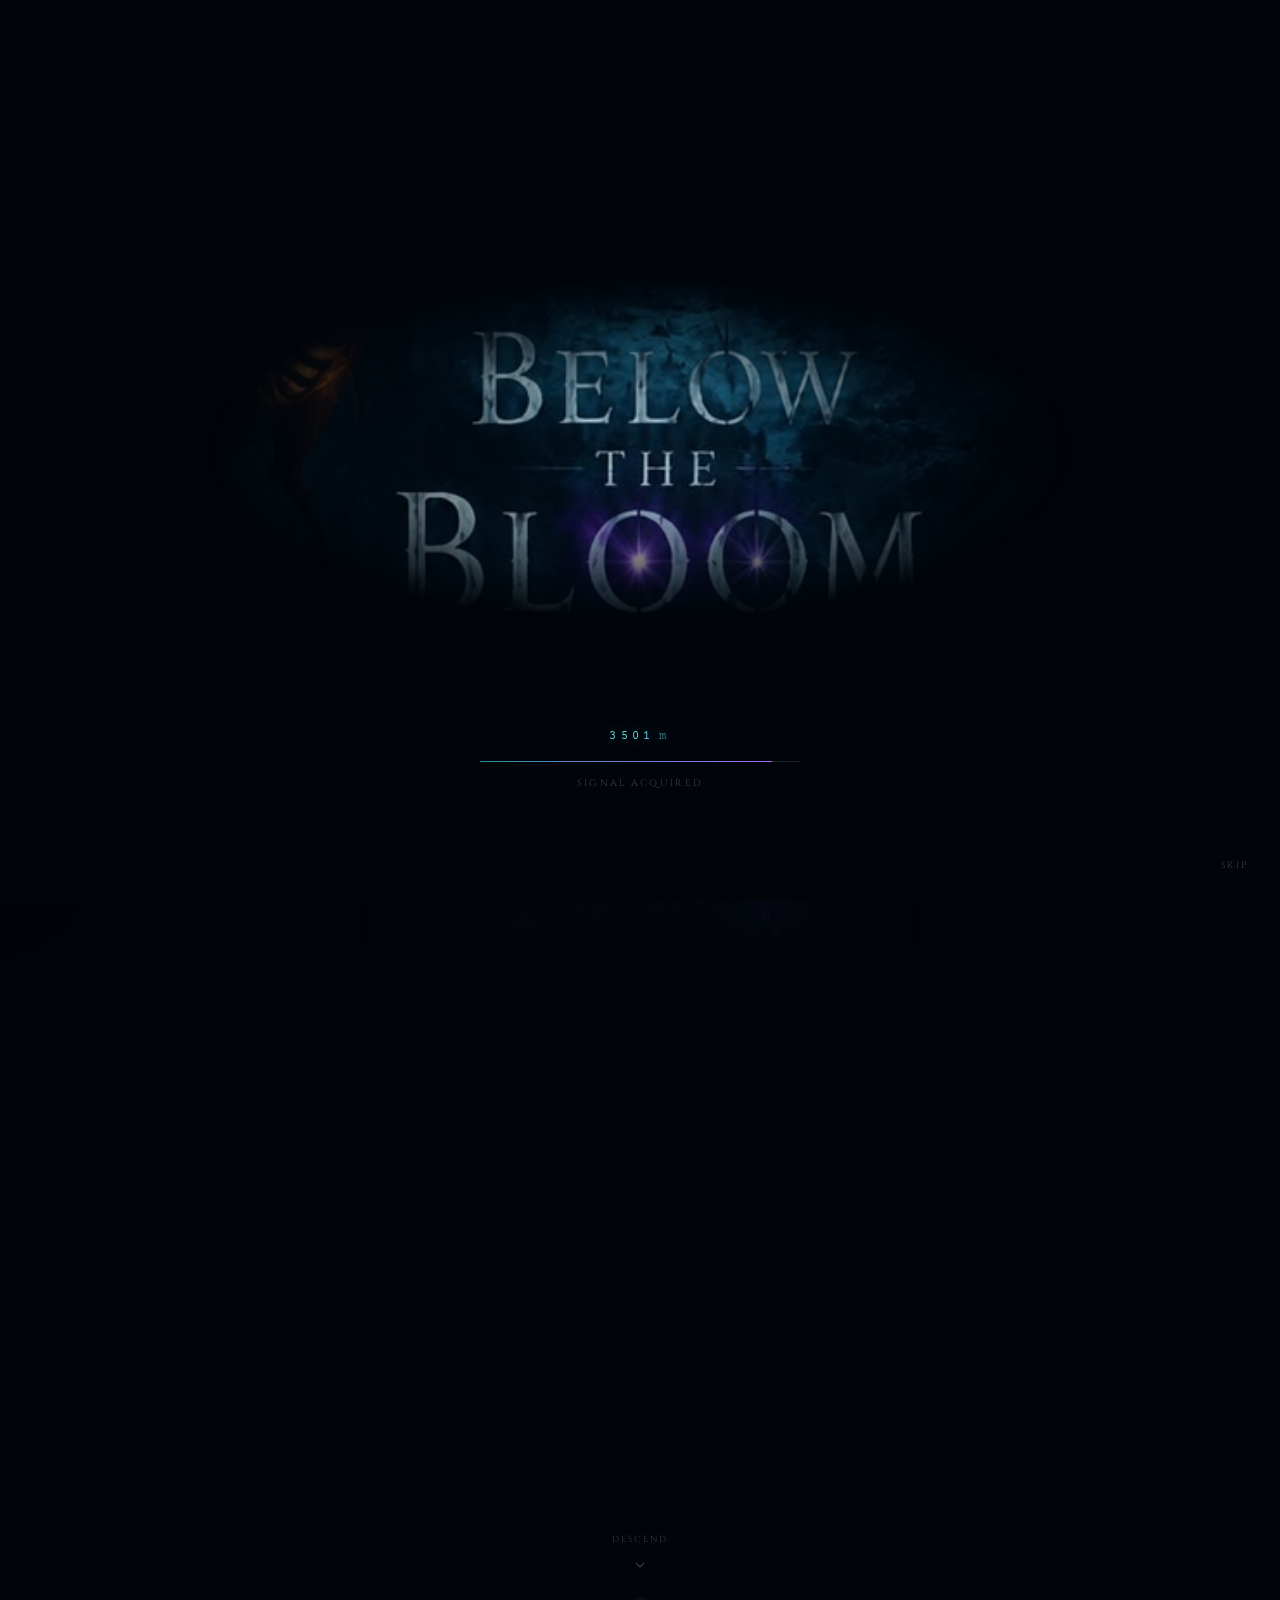
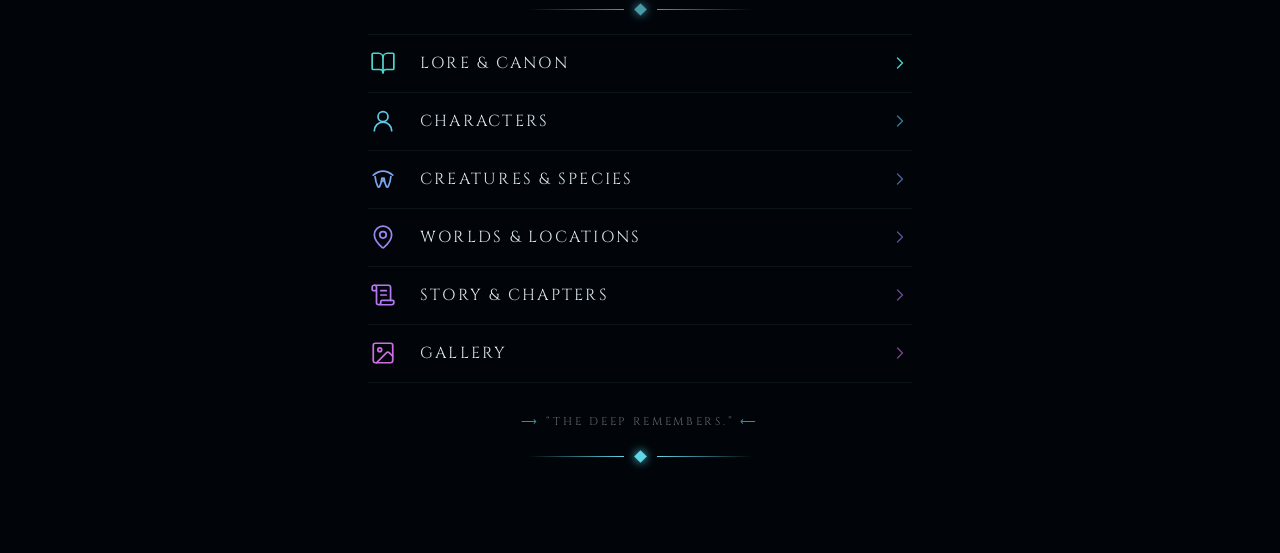
==== commit a0ac34e4: "Rewrite the source format, add dials, splash and per-section colour Authoring format   Scene files w" ====
--- a/index.html
+++ b/index.html
@@ -45,11 +45,24 @@
     <symbol id="i-pin" viewBox="0 0 24 24"><path d="M20 10c0 5-5.5 10.2-7.4 11.8a1 1 0 0 1-1.2 0C9.5 20.2 4 15 4 10a8 8 0 0 1 16 0"/><circle cx="12" cy="10" r="3"/></symbol>
     <symbol id="i-scroll" viewBox="0 0 24 24"><path d="M15 12h-5M15 8h-5"/><path d="M19 17V5a2 2 0 0 0-2-2H4"/><path d="M8 21h12a2 2 0 0 0 2-2v-1a1 1 0 0 0-1-1H11a1 1 0 0 0-1 1v1a2 2 0 1 1-4 0V5a2 2 0 1 0-4 0v2a1 1 0 0 0 1 1h3"/></symbol>
     <symbol id="i-gallery" viewBox="0 0 24 24"><rect x="3" y="3" width="18" height="18" rx="2"/><circle cx="9" cy="9" r="1.8"/><path d="m21 15-3.1-3.1a2 2 0 0 0-2.8 0L6 21"/></symbol>
+    <symbol id="i-chevron-down" viewBox="0 0 24 24"><path d="m6 9 6 6 6-6"/></symbol>
     <symbol id="i-clock" viewBox="0 0 24 24"><circle cx="12" cy="12" r="9"/><path d="M12 7v5.2l3.2 2"/></symbol>
   </defs>
 </svg>
 
 <a class="skip" href="#view">Skip to content</a>
+
+<!-- ── Splash ───────────────────────────────────────────────────────────── -->
+<div id="splash" class="splash" role="status" aria-label="Loading Below the Bloom">
+  <div class="splash-art"></div>
+  <div class="splash-sonar" aria-hidden="true"><span></span><span></span><span></span></div>
+  <div class="splash-hud" aria-hidden="true">
+    <p class="splash-depth"><b id="splash-depth">0000</b><em>m</em></p>
+    <div class="splash-bar"><i id="splash-bar"></i></div>
+    <p class="splash-status" id="splash-status">Equalising pressure</p>
+  </div>
+  <button class="splash-skip" id="splash-skip" type="button">Skip</button>
+</div>
 
 <!-- ── Ambience ─────────────────────────────────────────────────────────── -->
 <div class="abyss" aria-hidden="true">
--- a/assets/css/styles.css
+++ b/assets/css/styles.css
@@ -1056,3 +1056,394 @@
   .fade { opacity: 1; transform: none; }
   #drift { display: none; }
 }
+
+/* ==========================================================================
+   SPLASH — the descent before the site
+   ========================================================================== */
+
+.splash {
+  position: fixed;
+  inset: 0;
+  z-index: 200;
+  display: grid;
+  place-items: center;
+  background: var(--abyss);
+  overflow: hidden;
+  transition: opacity 0.8s ease, visibility 0.8s;
+}
+.splash.done { opacity: 0; visibility: hidden; pointer-events: none; }
+body.booting { overflow: hidden; }
+
+/* The key art, held on the wordmark and crushed to black everywhere else. */
+.splash-art {
+  position: absolute;
+  inset: 0;
+  background: url('../img/hero-abyss.jpg') 50% 52% / cover no-repeat;
+  -webkit-mask-image: radial-gradient(46% 26% at 50% 50%, #000 0%, rgba(0,0,0,.55) 42%, transparent 74%);
+  mask-image: radial-gradient(46% 26% at 50% 50%, #000 0%, rgba(0,0,0,.55) 42%, transparent 74%);
+  animation: splash-breathe 6s ease-in-out infinite, splash-in 1.6s cubic-bezier(.2,.8,.25,1) both;
+}
+
+@keyframes splash-in {
+  from { opacity: 0; transform: scale(1.14); filter: blur(14px); }
+  to   { opacity: 1; transform: scale(1);    filter: none; }
+}
+@keyframes splash-breathe {
+  0%, 100% { filter: brightness(0.94); }
+  50%      { filter: brightness(1.1); }
+}
+
+/* Sonar rings, pinging out from behind the wordmark. */
+.splash-sonar {
+  position: absolute;
+  top: 50%;
+  left: 50%;
+  width: 1px;
+  height: 1px;
+}
+.splash-sonar span {
+  position: absolute;
+  top: 50%;
+  left: 50%;
+  width: 46vmin;
+  height: 46vmin;
+  margin: -23vmin 0 0 -23vmin;
+  border: 1px solid var(--cyan);
+  border-radius: 50%;
+  opacity: 0;
+  animation: ping 3.6s cubic-bezier(.2,.6,.3,1) infinite;
+}
+.splash-sonar span:nth-child(2) { animation-delay: 1.2s; border-color: var(--violet); }
+.splash-sonar span:nth-child(3) { animation-delay: 2.4s; }
+
+@keyframes ping {
+  0%   { transform: scale(0.25); opacity: 0; }
+  14%  { opacity: 0.5; }
+  100% { transform: scale(2.1); opacity: 0; }
+}
+
+.splash-hud {
+  position: absolute;
+  left: 50%;
+  bottom: calc(var(--bottom) + 12svh);
+  transform: translateX(-50%);
+  width: min(78vw, 320px);
+  text-align: center;
+  animation: hud-in 1s ease 0.5s both;
+}
+@keyframes hud-in { from { opacity: 0; transform: translate(-50%, 14px); } to { opacity: 1; transform: translate(-50%, 0); } }
+
+.splash-depth {
+  margin: 0 0 14px;
+  font-family: var(--face-mono);
+  font-size: 0.78rem;
+  letter-spacing: 0.34em;
+  color: var(--cyan);
+  text-shadow: 0 0 18px rgba(98, 213, 230, 0.5);
+}
+.splash-depth b { font-weight: 400; }
+.splash-depth em { font-style: normal; opacity: 0.5; margin-left: 0.4em; }
+
+.splash-bar {
+  height: 1px;
+  background: rgba(129, 197, 214, 0.16);
+  overflow: hidden;
+}
+.splash-bar i {
+  display: block;
+  height: 100%;
+  width: 0;
+  background: linear-gradient(90deg, var(--cyan-deep), var(--violet));
+  box-shadow: 0 0 12px var(--violet);
+  transition: width 0.4s ease;
+}
+
+.splash-status {
+  margin: 14px 0 0;
+  font-family: var(--face-display);
+  font-size: 0.6rem;
+  letter-spacing: var(--track-m);
+  text-transform: uppercase;
+  color: var(--bone-4);
+  min-height: 1em;
+}
+
+.splash-skip {
+  position: absolute;
+  right: 16px;
+  bottom: calc(var(--bottom) + 16px);
+  padding: 10px 16px;
+  font-family: var(--face-display);
+  font-size: 0.58rem;
+  letter-spacing: var(--track-m);
+  text-transform: uppercase;
+  color: var(--bone-4);
+  cursor: pointer;
+  opacity: 0;
+  animation: fade-in 0.6s ease 2.4s forwards;
+}
+@keyframes fade-in { to { opacity: 1; } }
+.splash-skip:active { color: var(--cyan); }
+
+@media (prefers-reduced-motion: reduce) {
+  .splash-art { animation: none; }
+  .splash-sonar { display: none; }
+}
+
+/* ==========================================================================
+   DIALS — three readings at the head of every page
+   ========================================================================== */
+
+.dials {
+  display: grid;
+  grid-template-columns: repeat(3, 1fr);
+  gap: 6px;
+  margin: 26px 0 0;
+  padding: 20px 0;
+  border-top: 1px solid var(--rule-soft);
+  border-bottom: 1px solid var(--rule-soft);
+}
+
+.dial { text-align: center; }
+
+.dial svg { width: min(25vw, 96px); height: auto; display: block; margin: 0 auto; }
+
+.dial-rim   { fill: none; stroke: var(--rule); stroke-width: 0.8; }
+.dial-tick  { stroke: var(--rule); stroke-width: 1; }
+.dial-tick.major { stroke: var(--bone-4); stroke-width: 1.4; }
+.dial-arc {
+  fill: none;
+  stroke: var(--accent, var(--cyan));
+  stroke-width: 2.6;
+  stroke-linecap: round;
+  filter: drop-shadow(0 0 5px var(--accent, var(--cyan)));
+}
+.dial-needle {
+  stroke: var(--bone);
+  stroke-width: 1.6;
+  stroke-linecap: round;
+}
+.dial-hub { fill: var(--accent, var(--cyan)); }
+
+.dial-value {
+  display: block;
+  margin-top: -26px;
+  font-family: var(--face-mono);
+  font-size: 1.05rem;
+  font-weight: 700;
+  letter-spacing: 0.02em;
+  color: #f2f8fb;
+}
+.dial-value small { font-size: 0.62em; opacity: 0.45; font-weight: 400; }
+
+.dial-label {
+  display: block;
+  margin-top: 8px;
+  font-family: var(--face-display);
+  font-size: 0.56rem;
+  letter-spacing: var(--track-s);
+  text-transform: uppercase;
+  color: var(--bone-3);
+  line-height: 1.35;
+}
+
+/* ==========================================================================
+   FIGURES — IMAGE: blocks inside articles and scenes
+   ========================================================================== */
+
+.figure { margin: 2em 0; }
+.figure .plate { aspect-ratio: 16 / 10; border-radius: 2px; }
+.figure figcaption {
+  margin-top: 10px;
+  font-size: 0.92rem;
+  font-style: italic;
+  line-height: 1.5;
+  color: var(--bone-3);
+  text-align: center;
+}
+.figure.missing .plate { aspect-ratio: 16 / 7; opacity: 0.55; }
+.figure.missing figcaption { font-style: normal; font-family: var(--face-mono); font-size: 0.76rem; }
+
+/* ==========================================================================
+   BACKLINKS — what else in the wiki points here
+   ========================================================================== */
+
+.backlinks { margin-top: 44px; padding-top: 22px; border-top: 1px solid var(--rule-soft); }
+.backlinks h2 {
+  margin: 0 0 4px;
+  font-family: var(--face-display);
+  font-size: 0.62rem;
+  font-weight: 500;
+  letter-spacing: var(--track-m);
+  text-transform: uppercase;
+  color: var(--accent, var(--cyan));
+}
+.backlinks ul { list-style: none; margin: 0; padding: 0; }
+.backlinks li { border-bottom: 1px solid var(--rule-soft); }
+.backlinks a {
+  display: flex;
+  align-items: baseline;
+  gap: 10px;
+  padding: 11px 0;
+  color: var(--bone-2);
+  transition: color 0.2s ease, padding-left 0.2s ease;
+}
+.backlinks a:active, .backlinks a:hover { color: var(--bone); padding-left: 6px; }
+.backlinks em {
+  flex: none;
+  font-style: normal;
+  font-family: var(--face-display);
+  font-size: 0.54rem;
+  letter-spacing: var(--track-s);
+  text-transform: uppercase;
+  color: var(--bone-4);
+}
+
+/* ==========================================================================
+   REVISIONS TO EARLIER RULES
+   ========================================================================== */
+
+/* Section accents drive icon, rule, glow and link colour per area. */
+.gateway .icon,
+.drawer-links a .icon { color: var(--gw, var(--cyan)); }
+.gateway:first-child .icon { color: var(--gw, var(--cyan)); }
+.gateway .chev { color: color-mix(in srgb, var(--gw, var(--cyan)) 60%, transparent); }
+.gateway:active, .gateway:hover {
+  background: linear-gradient(90deg, color-mix(in srgb, var(--gw) 14%, transparent), transparent 70%);
+}
+
+.head .kicker,
+.dossier-head .kicker { color: var(--accent, var(--violet-hot)); }
+.title-sub { color: var(--accent, var(--violet-hot)); }
+.orn { color: color-mix(in srgb, var(--accent, var(--cyan)) 72%, transparent); }
+.orn.violet { color: var(--accent, var(--violet)); }
+.tagset span { color: var(--accent, var(--cyan)); border-color: color-mix(in srgb, var(--accent, var(--cyan)) 26%, transparent); }
+.prose h2::after { background: linear-gradient(90deg, var(--accent, var(--violet)), transparent); }
+.prose h3 { color: var(--accent, var(--cyan)); }
+.title { text-shadow: 0 0 48px color-mix(in srgb, var(--accent, var(--cyan)) 22%, transparent); }
+.ledger-index { color: var(--accent, var(--violet)); }
+.entry:active .plate, .entry:hover .plate { border-color: color-mix(in srgb, var(--accent, var(--violet)) 55%, transparent); }
+.sounding span { background: linear-gradient(90deg, var(--cyan-deep), var(--accent, var(--violet))); }
+
+/* The placeholder plate now sits on the page colour instead of its own. */
+.plate {
+  background: var(--abyss-2);
+  border-color: var(--rule-soft);
+}
+.plate.empty {
+  background:
+    radial-gradient(72% 58% at 50% 46%, color-mix(in srgb, var(--accent, var(--violet)) 13%, transparent), transparent 72%),
+    var(--abyss-2);
+}
+.plate.empty::after {
+  background:
+    url("data:image/svg+xml,%3Csvg xmlns='http://www.w3.org/2000/svg' width='54' height='54' viewBox='0 0 54 54'%3E%3Cpath d='M27 13l4.5 14L27 41l-4.5-14z' fill='none' stroke='%23dbe7ed' stroke-opacity='.28'/%3E%3Cpath d='M9 27h8M37 27h8' stroke='%23dbe7ed' stroke-opacity='.16'/%3E%3C/svg%3E")
+    center / 54px no-repeat;
+}
+
+/* Entry pages: no empty frame — an accent aura instead, so the top of the
+   page matches the rest of it until real artwork arrives. */
+.dossier-art.empty { display: none; }
+.dossier-head.bare {
+  padding-top: calc(var(--bar) + 30px);
+  position: relative;
+}
+.dossier-head.bare::before {
+  content: '';
+  position: absolute;
+  left: 50%;
+  top: 0;
+  width: min(120vw, 640px);
+  height: 300px;
+  transform: translateX(-50%);
+  z-index: -1;
+  background: radial-gradient(50% 50% at 50% 40%, color-mix(in srgb, var(--accent, var(--violet)) 22%, transparent), transparent 70%);
+  pointer-events: none;
+}
+
+/* ==========================================================================
+   PORTAL — the gateways stay below the fold
+   ========================================================================== */
+
+.portal-body { min-height: 1px; }
+
+.portal-intro { min-height: calc(100svh - var(--bar)); display: flex; flex-direction: column; }
+.portal-intro .creed { margin-top: 20px; }
+
+.scroll-cue {
+  margin-top: auto;
+  padding: 26px 0 12px;
+  display: grid;
+  place-items: center;
+  gap: 10px;
+  color: var(--bone-4);
+  font-family: var(--face-display);
+  font-size: 0.55rem;
+  letter-spacing: var(--track-m);
+  text-transform: uppercase;
+  animation: cue 3.4s ease-in-out infinite;
+}
+.scroll-cue svg { width: 16px; height: 16px; stroke: currentColor; fill: none; stroke-width: 1.6; }
+@keyframes cue {
+  0%, 100% { opacity: 0.35; transform: translateY(0); }
+  50%      { opacity: 0.9;  transform: translateY(5px); }
+}
+
+.gateways {
+  opacity: 0;
+  transform: translateY(26px);
+  transition: opacity 0.9s ease, transform 0.9s cubic-bezier(.2,.9,.25,1);
+}
+.gateways.seen { opacity: 1; transform: none; }
+.gateway { opacity: 0; transform: translateY(14px); transition: opacity .6s ease, transform .6s ease, background .25s ease, padding-left .25s ease; }
+.gateways.seen .gateway { opacity: 1; transform: none; }
+.gateways.seen .gateway:nth-child(1) { transition-delay: .05s; }
+.gateways.seen .gateway:nth-child(2) { transition-delay: .12s; }
+.gateways.seen .gateway:nth-child(3) { transition-delay: .19s; }
+.gateways.seen .gateway:nth-child(4) { transition-delay: .26s; }
+.gateways.seen .gateway:nth-child(5) { transition-delay: .33s; }
+.gateways.seen .gateway:nth-child(6) { transition-delay: .40s; }
+
+/* ==========================================================================
+   PRINT — writers print scenes
+   ========================================================================== */
+
+@media print {
+  .abyss, .masthead, .drawer, .scrim, .progress, .splash, .dials,
+  .pager, .backlinks, .scroll-cue, .portal-art { display: none !important; }
+  body { background: #fff; color: #111; font-size: 11pt; }
+  .view { padding: 0; }
+  .title { color: #000; text-shadow: none; }
+  .screenplay { border: 0; font-size: 11pt; }
+  .sp-cue { color: #000; }
+  .sp-line { border: 0; padding-left: 0; }
+  .sp-action .cap { color: #000; }
+  a { color: #000; border: 0; }
+}
+
+/* The wash deepens as you descend the page (--sink is set on scroll). */
+.abyss {
+  background:
+    radial-gradient(120% 70% at 50% 0%, rgba(7, 30, 43, calc(1 - var(--sink, 0) * 0.85)) 0%, transparent 58%),
+    radial-gradient(100% 60% at 50% 100%, rgba(90, 46, 160, calc(0.12 + var(--sink, 0) * 0.22)) 0%, transparent 64%),
+    var(--abyss);
+}
+
+/* Slow light bands, as if something above is still letting light through. */
+.abyss::after {
+  content: '';
+  position: absolute;
+  inset: -20% -10% auto;
+  height: 90vh;
+  background: repeating-linear-gradient(97deg,
+    rgba(129, 197, 214, 0.055) 0 3px, transparent 3px 46px);
+  -webkit-mask-image: radial-gradient(64% 52% at 50% 0%, #000 0%, transparent 76%);
+  mask-image: radial-gradient(64% 52% at 50% 0%, #000 0%, transparent 76%);
+  opacity: calc(0.9 - var(--sink, 0) * 0.8);
+  animation: sway 34s linear infinite alternate;
+}
+@keyframes sway {
+  from { transform: translate3d(-2%, 0, 0) skewX(-1.5deg); }
+  to   { transform: translate3d(2%, 2%, 0) skewX(1.5deg); }
+}
+@media (prefers-reduced-motion: reduce) { .abyss::after { animation: none; } }
